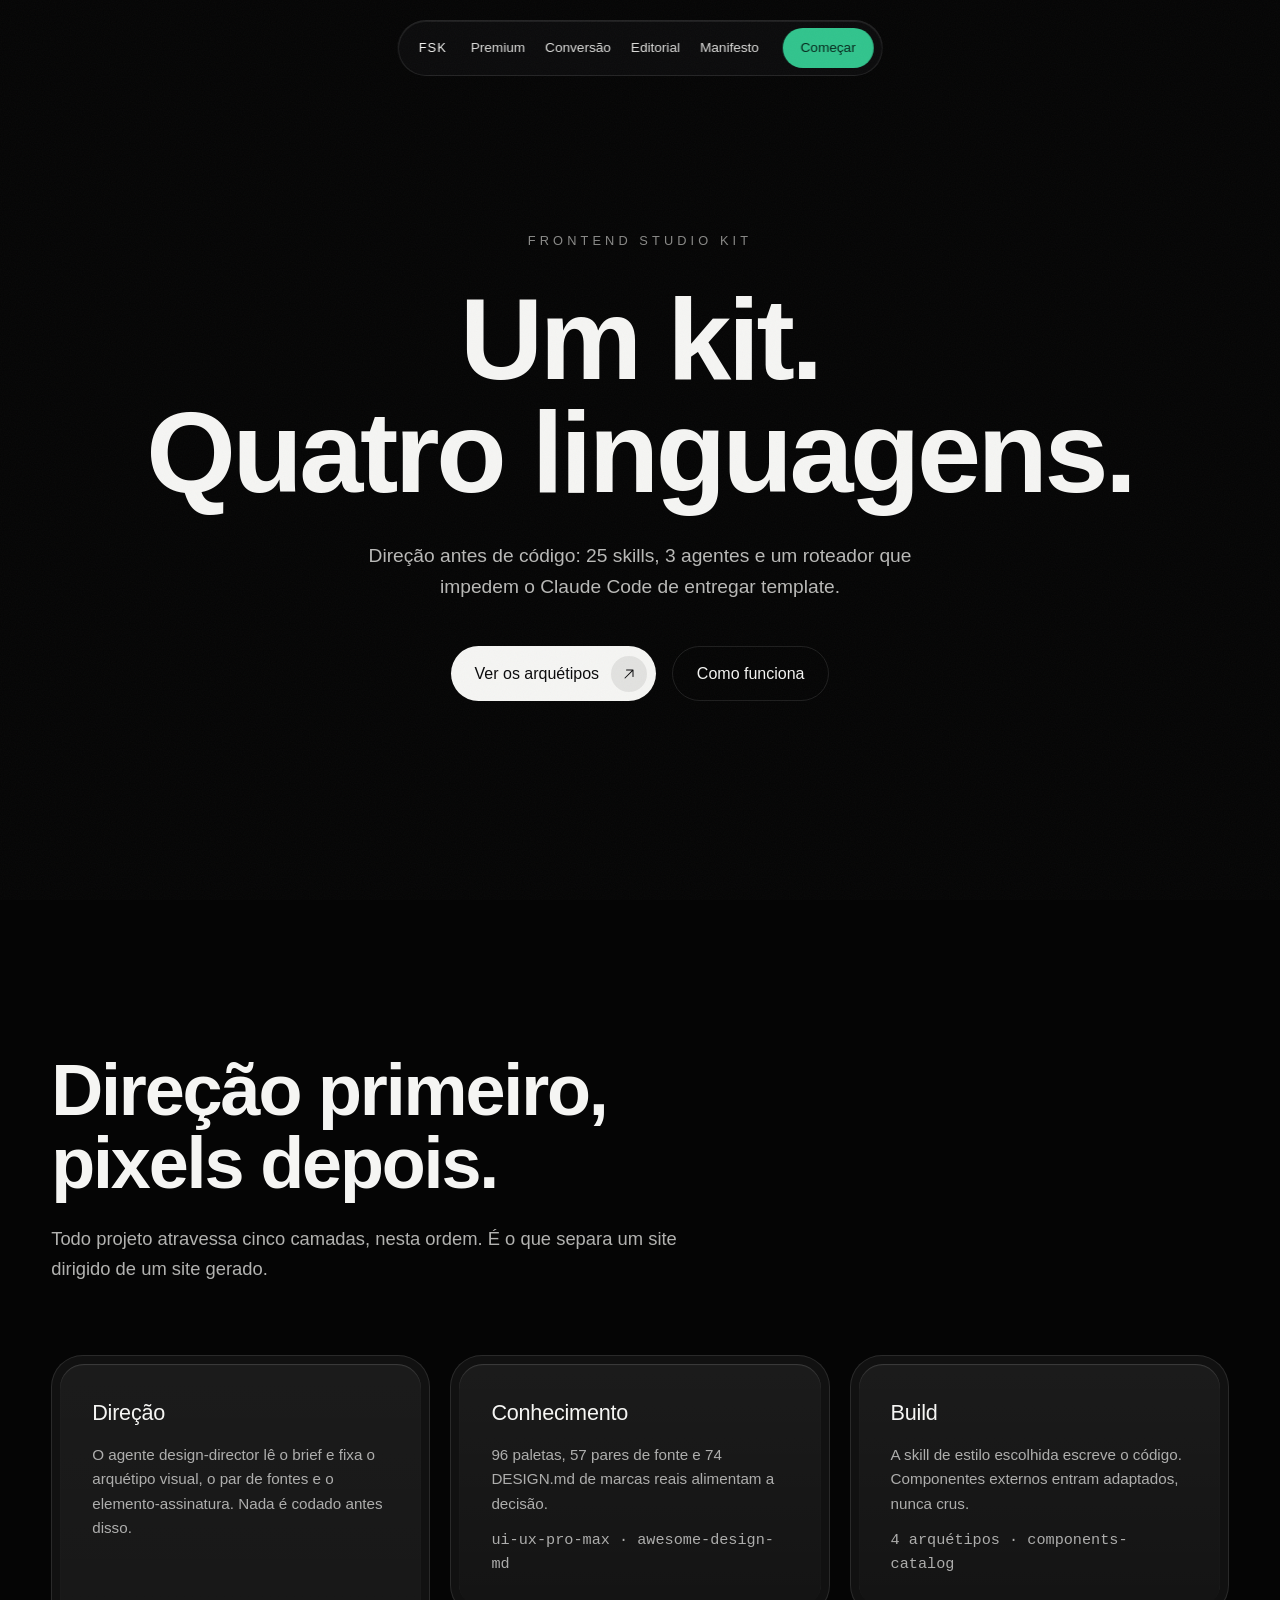
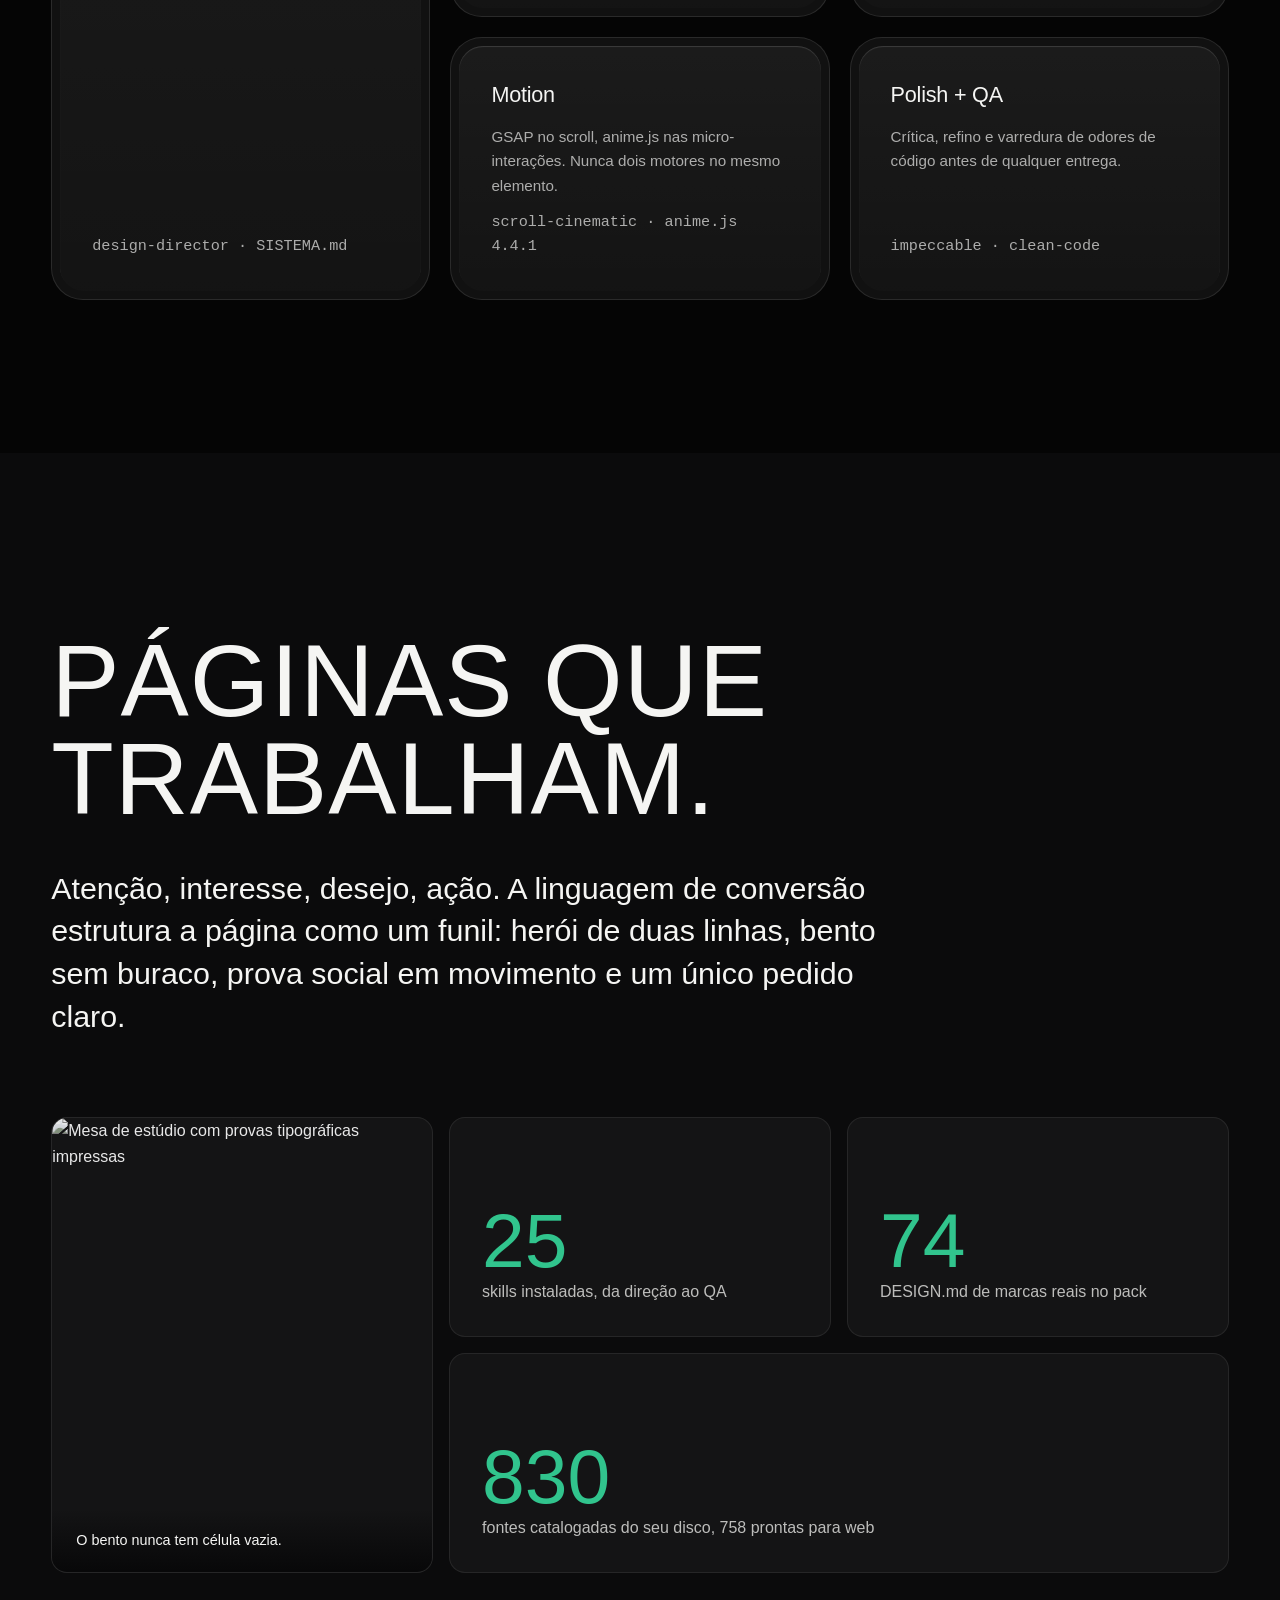
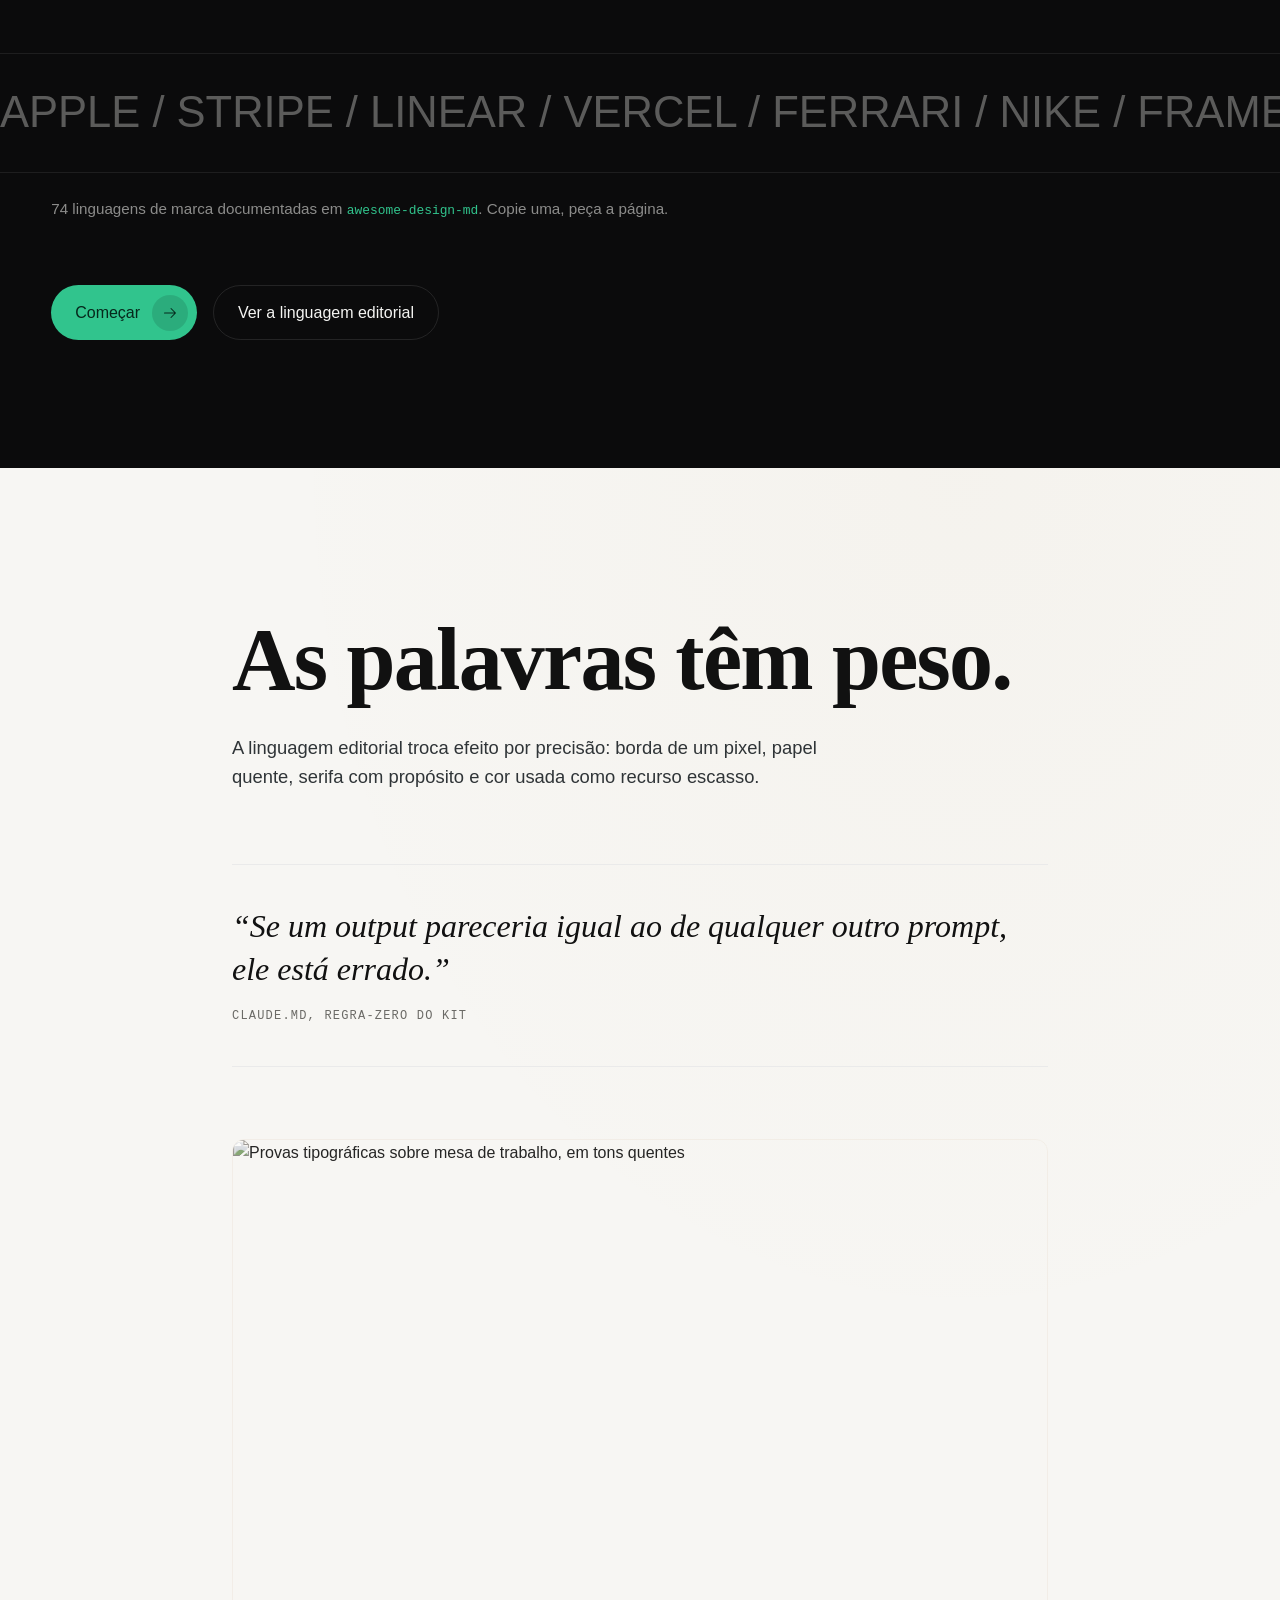
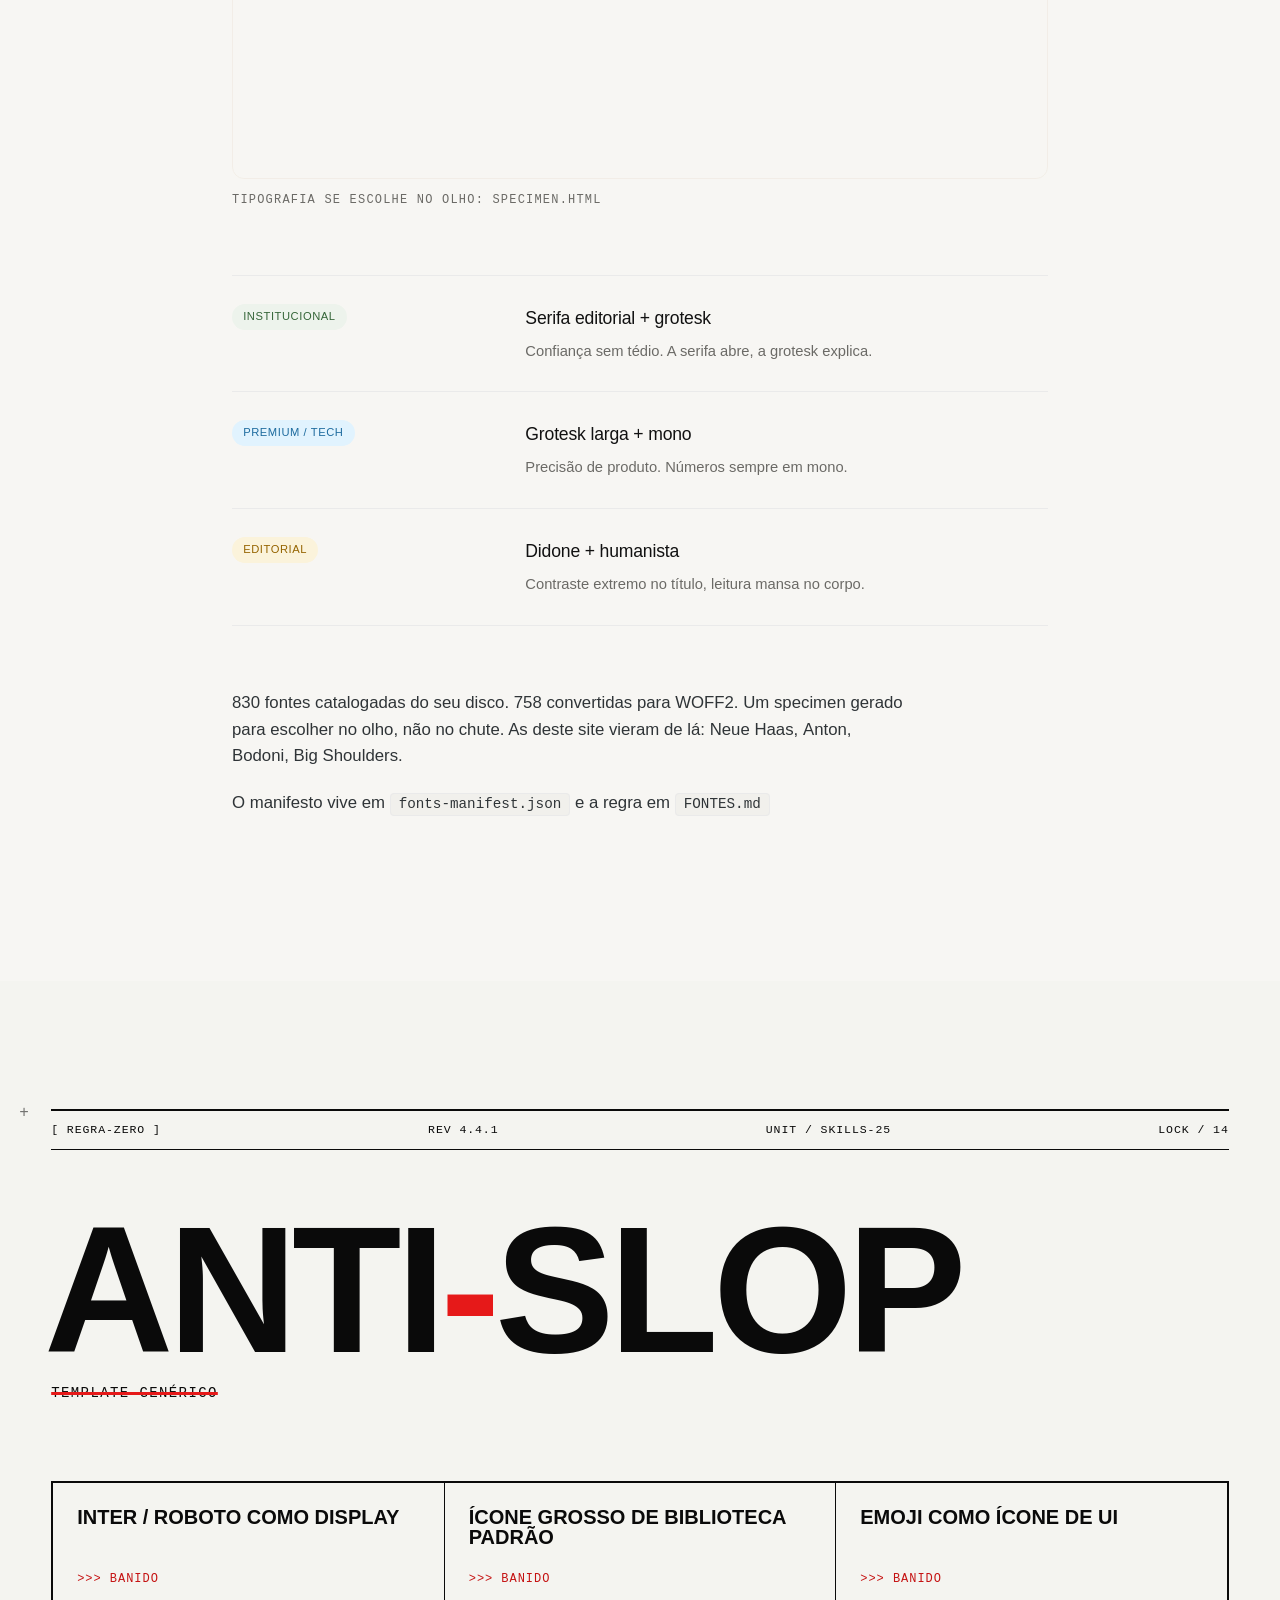
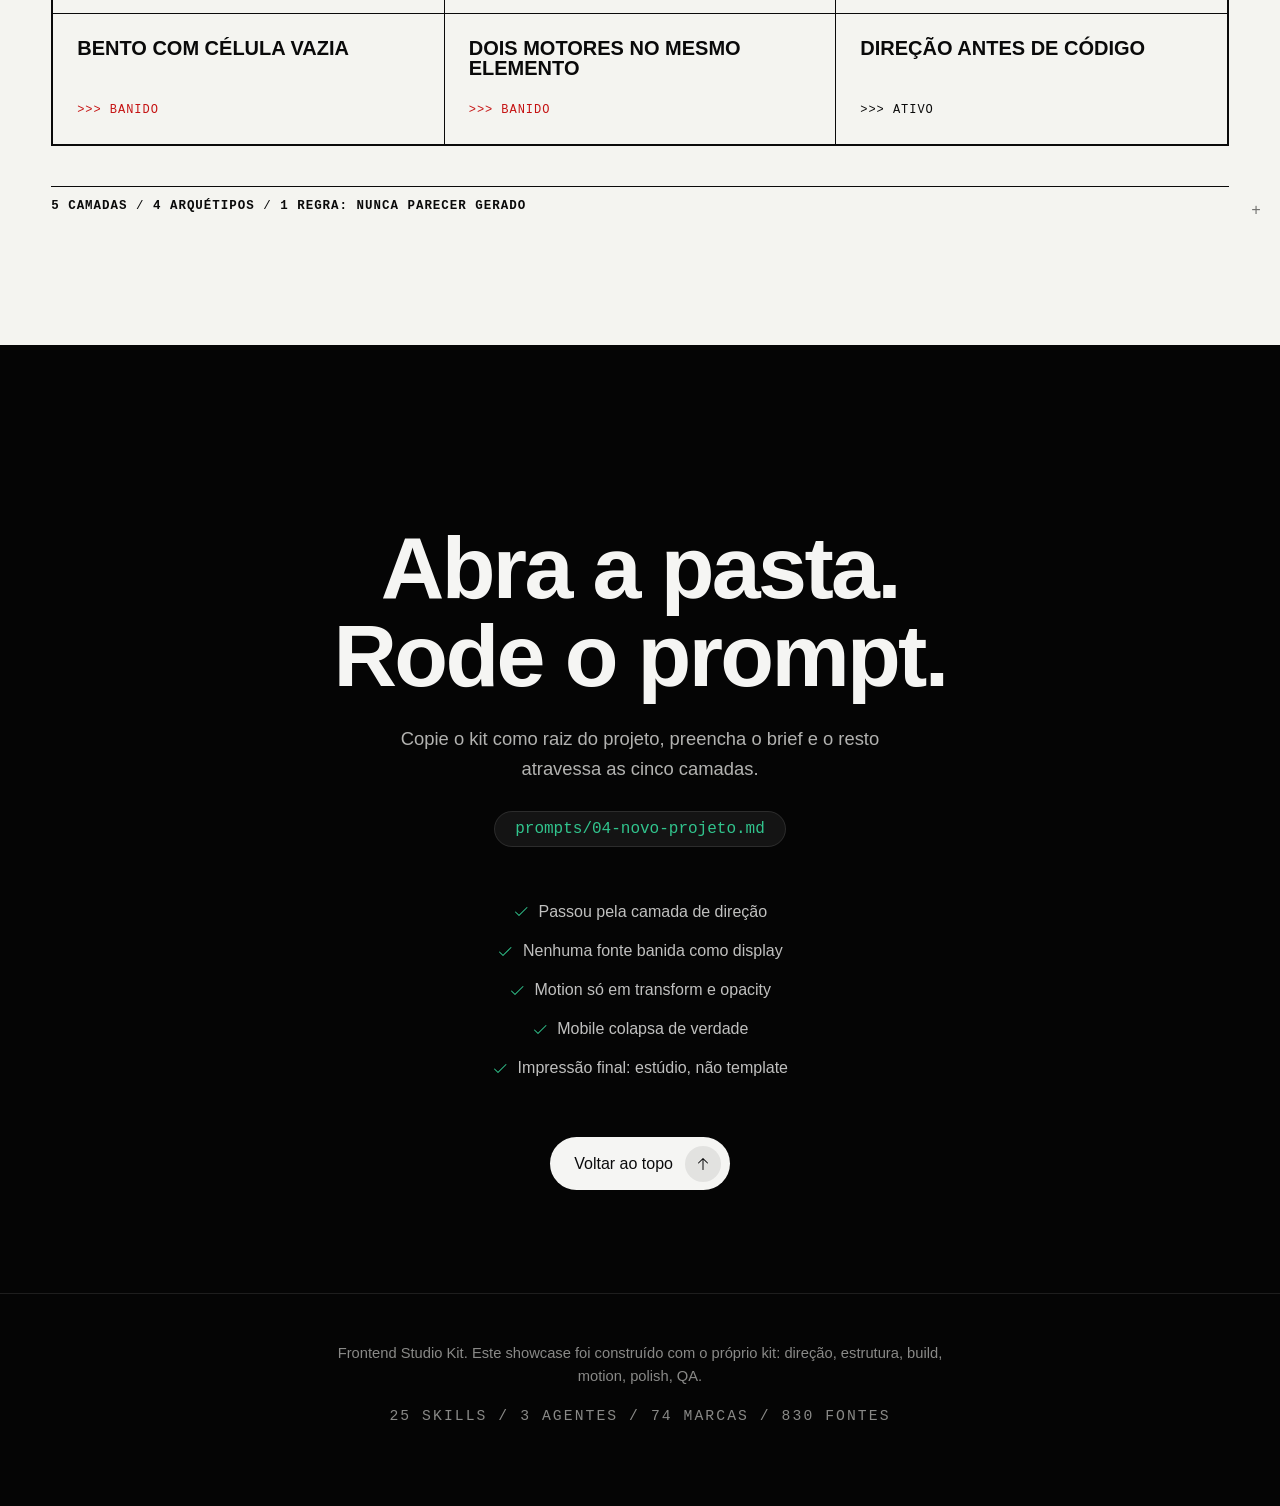
==== showcase/index.html @ 7603d98e "Frontend Studio Kit: 25 skills + 3 agentes + pack de 74 marcas + showcase Biblioteca de skills e age" ====
<!DOCTYPE html>
<html lang="pt-BR">
<head>
  <meta charset="UTF-8">
  <meta name="viewport" content="width=device-width, initial-scale=1.0">
  <meta name="description" content="Frontend Studio Kit: um kit, quatro linguagens visuais. Showcase construído com o próprio kit.">
  <title>Frontend Studio Kit · Um kit, quatro linguagens</title>
  <link rel="preload" href="fonts/NeueHaasDisplay-Black.woff2" as="font" type="font/woff2" crossorigin>
  <link rel="preload" href="fonts/DrukWideWeb-Bold.woff2" as="font" type="font/woff2" crossorigin>
  <link rel="stylesheet" href="styles.css">
</head>
<body>

  <!-- Camadas de fundo do morph entre capítulos (opacity-only, scrub) -->
  <div class="bg-stage" aria-hidden="true">
    <div class="bg-layer" id="bg-conversao"></div>
    <div class="bg-layer" id="bg-editorial"></div>
    <div class="bg-layer" id="bg-brutal"></div>
  </div>

  <!-- Grão físico unificado (fixed, pointer-events:none) -->
  <div class="grain" aria-hidden="true"></div>

  <!-- Nav: pílula de vidro flutuante, destacada do topo -->
  <nav class="nav" aria-label="Navegação principal">
    <a class="nav-brand" href="#topo">FSK</a>
    <div class="nav-links">
      <a href="#premium">Premium</a>
      <a href="#conversao">Conversão</a>
      <a href="#editorial">Editorial</a>
      <a href="#manifesto">Manifesto</a>
    </div>
    <a class="nav-cta" href="#finale">Começar</a>
    <button class="nav-burger" aria-expanded="false" aria-controls="nav-overlay" aria-label="Abrir menu">
      <span></span><span></span>
    </button>
  </nav>

  <div class="nav-overlay" id="nav-overlay">
    <a href="#premium">Premium</a>
    <a href="#conversao">Conversão</a>
    <a href="#editorial">Editorial</a>
    <a href="#manifesto">Manifesto</a>
  </div>

  <main id="topo">

    <!-- ══════════ OVERTURE · herói manifesto ══════════ -->
    <header class="hero chapter" id="hero">
      <p class="hero-eyebrow">FRONTEND STUDIO KIT</p>
      <h1 class="hero-title">Um kit.<br>Quatro linguagens.</h1>
      <p class="hero-sub">Direção antes de código: 25 skills, 3 agentes e um roteador que impedem o Claude Code de entregar template.</p>
      <div class="hero-ctas">
        <a class="btn btn-primary" href="#premium">
          <span>Ver os arquétipos</span>
          <span class="btn-orb" aria-hidden="true">
            <svg viewBox="0 0 256 256" fill="currentColor"><path d="M200,64V168a8,8,0,0,1-16,0V83.31L69.66,197.66a8,8,0,0,1-11.32-11.32L172.69,72H88a8,8,0,0,1,0-16H192A8,8,0,0,1,200,64Z"/></svg>
          </span>
        </a>
        <a class="btn btn-ghost" href="#premium"><span>Como funciona</span></a>
      </div>
    </header>

    <!-- ══════════ CAPÍTULO 1 · PREMIUM (high-end-visual-design) ══════════ -->
    <section class="chapter ch-premium" id="premium" data-bg="none">
      <div class="wrap">
        <h2 class="premium-title reveal">Direção primeiro,<br>pixels depois.</h2>
        <p class="premium-lede reveal">Todo projeto atravessa cinco camadas, nesta ordem. É o que separa um site dirigido de um site gerado.</p>

        <div class="bezel-grid">
          <article class="bezel bezel-tall reveal">
            <div class="bezel-core">
              <h3>Direção</h3>
              <p>O agente design-director lê o brief e fixa o arquétipo visual, o par de fontes e o elemento-assinatura. Nada é codado antes disso.</p>
              <p class="bezel-meta">design-director · SISTEMA.md</p>
            </div>
          </article>
          <article class="bezel reveal">
            <div class="bezel-core">
              <h3>Conhecimento</h3>
              <p>96 paletas, 57 pares de fonte e 74 DESIGN.md de marcas reais alimentam a decisão.</p>
              <p class="bezel-meta">ui-ux-pro-max · awesome-design-md</p>
            </div>
          </article>
          <article class="bezel reveal">
            <div class="bezel-core">
              <h3>Build</h3>
              <p>A skill de estilo escolhida escreve o código. Componentes externos entram adaptados, nunca crus.</p>
              <p class="bezel-meta">4 arquétipos · components-catalog</p>
            </div>
          </article>
          <article class="bezel reveal">
            <div class="bezel-core">
              <h3>Motion</h3>
              <p>GSAP no scroll, anime.js nas micro-interações. Nunca dois motores no mesmo elemento.</p>
              <p class="bezel-meta">scroll-cinematic · anime.js 4.4.1</p>
            </div>
          </article>
          <article class="bezel reveal">
            <div class="bezel-core">
              <h3>Polish + QA</h3>
              <p>Crítica, refino e varredura de odores de código antes de qualquer entrega.</p>
              <p class="bezel-meta">impeccable · clean-code</p>
            </div>
          </article>
        </div>
      </div>
    </section>

    <!-- ══════════ CAPÍTULO 2 · CONVERSÃO (gpt-taste) ══════════ -->
    <section class="chapter ch-conversao" id="conversao" data-bg="bg-conversao">
      <div class="wrap">
        <h2 class="conv-title reveal">Páginas que trabalham.</h2>
        <p class="conv-scrub">Atenção, interesse, desejo, ação. A linguagem de conversão estrutura a página como um funil: herói de duas linhas, bento sem buraco, prova social em movimento e um único pedido claro.</p>

        <div class="conv-bento">
          <article class="conv-cell conv-cell-img reveal">
            <img src="https://picsum.photos/seed/atelier-tipografico/1200/900" alt="Mesa de estúdio com provas tipográficas impressas" loading="lazy">
            <p class="conv-cell-caption">O bento nunca tem célula vazia.</p>
          </article>
          <article class="conv-cell reveal">
            <p class="conv-num">25</p>
            <p class="conv-label">skills instaladas, da direção ao QA</p>
          </article>
          <article class="conv-cell reveal">
            <p class="conv-num">74</p>
            <p class="conv-label">DESIGN.md de marcas reais no pack</p>
          </article>
          <article class="conv-cell conv-cell-wide reveal">
            <p class="conv-num">830</p>
            <p class="conv-label">fontes catalogadas do seu disco, 758 prontas para web</p>
          </article>
        </div>
      </div>

      <div class="marquee" aria-hidden="true">
        <div class="marquee-track">
          <span>APPLE / STRIPE / LINEAR / VERCEL / FERRARI / NIKE / FRAMER / NOTION / TESLA / SPACEX / SPOTIFY / RAYCAST / SUPABASE / FIGMA / AIRBNB / COINBASE / CLAUDE / MISTRAL / SHOPIFY / NVIDIA /&nbsp;</span>
          <span>APPLE / STRIPE / LINEAR / VERCEL / FERRARI / NIKE / FRAMER / NOTION / TESLA / SPACEX / SPOTIFY / RAYCAST / SUPABASE / FIGMA / AIRBNB / COINBASE / CLAUDE / MISTRAL / SHOPIFY / NVIDIA /&nbsp;</span>
        </div>
      </div>
      <p class="marquee-note wrap reveal">74 linguagens de marca documentadas em <code>awesome-design-md</code>. Copie uma, peça a página.</p>

      <div class="conv-ctas wrap reveal">
        <a class="btn btn-conv" href="#finale">
          <span>Começar</span>
          <span class="btn-orb" aria-hidden="true">
            <svg viewBox="0 0 256 256" fill="currentColor"><path d="M221.66,133.66l-72,72a8,8,0,0,1-11.32-11.32L196.69,136H40a8,8,0,0,1,0-16H196.69L138.34,61.66a8,8,0,0,1,11.32-11.32l72,72A8,8,0,0,1,221.66,133.66Z"/></svg>
          </span>
        </a>
        <a class="btn btn-ghost-light" href="#editorial"><span>Ver a linguagem editorial</span></a>
      </div>
    </section>

    <!-- ══════════ CAPÍTULO 3 · EDITORIAL (minimalist-ui) ══════════ -->
    <section class="chapter ch-editorial" id="editorial" data-bg="bg-editorial">
      <div class="wrap-narrow">
        <h2 class="edi-title reveal">As palavras têm peso.</h2>
        <p class="edi-lede reveal">A linguagem editorial troca efeito por precisão: borda de um pixel, papel quente, serifa com propósito e cor usada como recurso escasso.</p>

        <figure class="edi-quote reveal">
          <blockquote>“Se um output pareceria igual ao de qualquer outro prompt, ele está errado.”</blockquote>
          <figcaption>CLAUDE.md, regra-zero do kit</figcaption>
        </figure>

        <figure class="edi-figure reveal">
          <img src="https://picsum.photos/seed/prova-de-prelo/1200/640" alt="Provas tipográficas sobre mesa de trabalho, em tons quentes" loading="lazy" width="1200" height="640">
          <figcaption>Tipografia se escolhe no olho: specimen.html</figcaption>
        </figure>

        <div class="edi-list">
          <article class="edi-row reveal">
            <span class="edi-tag edi-tag-green">Institucional</span>
            <div>
              <h3>Serifa editorial + grotesk</h3>
              <p>Confiança sem tédio. A serifa abre, a grotesk explica.</p>
            </div>
          </article>
          <article class="edi-row reveal">
            <span class="edi-tag edi-tag-blue">Premium / Tech</span>
            <div>
              <h3>Grotesk larga + mono</h3>
              <p>Precisão de produto. Números sempre em mono.</p>
            </div>
          </article>
          <article class="edi-row reveal">
            <span class="edi-tag edi-tag-yellow">Editorial</span>
            <div>
              <h3>Didone + humanista</h3>
              <p>Contraste extremo no título, leitura mansa no corpo.</p>
            </div>
          </article>
        </div>

        <div class="edi-manifest reveal">
          <p>830 fontes catalogadas do seu disco. 758 convertidas para WOFF2. Um specimen gerado para escolher no olho, não no chute. As deste site vieram de lá: <span class="edi-font-name">Neue Haas</span>, <span class="edi-font-name">Anton</span>, <span class="edi-font-name">Bodoni</span>, <span class="edi-font-name">Big Shoulders</span>.</p>
          <p class="edi-kbd-line">O manifesto vive em <kbd>fonts-manifest.json</kbd> e a regra em <kbd>FONTES.md</kbd></p>
        </div>
      </div>
    </section>

    <!-- ══════════ CAPÍTULO 4 · MANIFESTO (industrial-brutalist-ui, Swiss Print) ══════════ -->
    <section class="chapter ch-brutal" id="manifesto" data-bg="bg-brutal">
      <div class="brutal-frame">
        <div class="brutal-meta-row" aria-hidden="true">
          <samp>[ REGRA-ZERO ]</samp>
          <samp>REV 4.4.1</samp>
          <samp>UNIT / SKILLS-25</samp>
          <samp>LOCK / 14</samp>
        </div>

        <h2 class="brutal-title reveal" aria-label="Anti-slop">ANTI<span class="brutal-red">-</span>SLOP</h2>
        <p class="brutal-strike reveal"><s>TEMPLATE GENÉRICO</s></p>

        <dl class="brutal-grid">
          <div class="brutal-cell reveal">
            <dt>INTER / ROBOTO COMO DISPLAY</dt>
            <dd><samp>&gt;&gt;&gt; BANIDO</samp></dd>
          </div>
          <div class="brutal-cell reveal">
            <dt>ÍCONE GROSSO DE BIBLIOTECA PADRÃO</dt>
            <dd><samp>&gt;&gt;&gt; BANIDO</samp></dd>
          </div>
          <div class="brutal-cell reveal">
            <dt>EMOJI COMO ÍCONE DE UI</dt>
            <dd><samp>&gt;&gt;&gt; BANIDO</samp></dd>
          </div>
          <div class="brutal-cell reveal">
            <dt>BENTO COM CÉLULA VAZIA</dt>
            <dd><samp>&gt;&gt;&gt; BANIDO</samp></dd>
          </div>
          <div class="brutal-cell reveal">
            <dt>DOIS MOTORES NO MESMO ELEMENTO</dt>
            <dd><samp>&gt;&gt;&gt; BANIDO</samp></dd>
          </div>
          <div class="brutal-cell reveal">
            <dt>DIREÇÃO ANTES DE CÓDIGO</dt>
            <dd><samp class="brutal-ok">&gt;&gt;&gt; ATIVO</samp></dd>
          </div>
        </dl>

        <p class="brutal-foot reveal"><data value="5">5 CAMADAS</data> / <data value="4">4 ARQUÉTIPOS</data> / <data value="1">1 REGRA: NUNCA PARECER GERADO</data></p>
      </div>
    </section>

    <!-- ══════════ FINALE · CTA (volta ao premium) ══════════ -->
    <section class="chapter ch-finale" id="finale" data-bg="none">
      <div class="wrap-narrow">
        <h2 class="finale-title reveal">Abra a pasta.<br>Rode o prompt.</h2>
        <p class="finale-sub reveal">Copie o kit como raiz do projeto, preencha o brief e o resto atravessa as cinco camadas.</p>
        <p class="finale-kbd reveal"><kbd>prompts/04-novo-projeto.md</kbd></p>

        <ul class="finale-check reveal">
          <li><svg class="check-ico" viewBox="0 0 256 256" fill="currentColor" aria-hidden="true"><path d="M229.66,77.66l-128,128a8,8,0,0,1-11.32,0l-56-56a8,8,0,0,1,11.32-11.32L96,188.69,218.34,66.34a8,8,0,0,1,11.32,11.32Z"/></svg>Passou pela camada de direção</li>
          <li><svg class="check-ico" viewBox="0 0 256 256" fill="currentColor" aria-hidden="true"><path d="M229.66,77.66l-128,128a8,8,0,0,1-11.32,0l-56-56a8,8,0,0,1,11.32-11.32L96,188.69,218.34,66.34a8,8,0,0,1,11.32,11.32Z"/></svg>Nenhuma fonte banida como display</li>
          <li><svg class="check-ico" viewBox="0 0 256 256" fill="currentColor" aria-hidden="true"><path d="M229.66,77.66l-128,128a8,8,0,0,1-11.32,0l-56-56a8,8,0,0,1,11.32-11.32L96,188.69,218.34,66.34a8,8,0,0,1,11.32,11.32Z"/></svg>Motion só em transform e opacity</li>
          <li><svg class="check-ico" viewBox="0 0 256 256" fill="currentColor" aria-hidden="true"><path d="M229.66,77.66l-128,128a8,8,0,0,1-11.32,0l-56-56a8,8,0,0,1,11.32-11.32L96,188.69,218.34,66.34a8,8,0,0,1,11.32,11.32Z"/></svg>Mobile colapsa de verdade</li>
          <li><svg class="check-ico" viewBox="0 0 256 256" fill="currentColor" aria-hidden="true"><path d="M229.66,77.66l-128,128a8,8,0,0,1-11.32,0l-56-56a8,8,0,0,1,11.32-11.32L96,188.69,218.34,66.34a8,8,0,0,1,11.32,11.32Z"/></svg>Impressão final: estúdio, não template</li>
        </ul>

        <div class="hero-ctas reveal">
          <a class="btn btn-primary" href="#topo">
            <span>Voltar ao topo</span>
            <span class="btn-orb" aria-hidden="true">
              <svg viewBox="0 0 256 256" fill="currentColor" style="transform: rotate(-90deg)"><path d="M221.66,133.66l-72,72a8,8,0,0,1-11.32-11.32L196.69,136H40a8,8,0,0,1,0-16H196.69L138.34,61.66a8,8,0,0,1,11.32-11.32l72,72A8,8,0,0,1,221.66,133.66Z"/></svg>
            </span>
          </a>
        </div>
      </div>
    </section>

  </main>

  <footer class="footer">
    <p>Frontend Studio Kit. Este showcase foi construído com o próprio kit: direção, estrutura, build, motion, polish, QA.</p>
    <p class="footer-meta">25 SKILLS / 3 AGENTES / 74 MARCAS / 830 FONTES</p>
  </footer>

  <script src="https://cdnjs.cloudflare.com/ajax/libs/gsap/3.13.0/gsap.min.js"></script>
  <script src="https://cdnjs.cloudflare.com/ajax/libs/gsap/3.13.0/ScrollTrigger.min.js"></script>
  <script src="https://cdnjs.cloudflare.com/ajax/libs/gsap/3.13.0/SplitText.min.js"></script>
  <script src="https://unpkg.com/lenis@1.3.23/dist/lenis.min.js"></script>
  <script src="main.js"></script>
</body>
</html>
---- showcase/styles.css ----
/* ═══════════════════════════════════════════════════════════════════
   FRONTEND STUDIO KIT · SHOWCASE
   Um kit, quatro linguagens. Cada capítulo veste uma skill do estúdio;
   a costura entre eles é o elemento-assinatura (morph de fundo no scroll).
   Sistema de raio documentado (regra mista declarada):
     premium/finale = pílulas e 2rem · conversão = 1rem · editorial = 4-12px · brutal = 0.
   ═══════════════════════════════════════════════════════════════════ */

/* ── Fontes (todas do fonts-manifest.json do usuário, self-hosted) ── */
@font-face {
  font-family: 'Neue Haas Display';
  src: url('fonts/NeueHaasDisplay-Black.woff2') format('woff2');
  font-weight: 900; font-style: normal; font-display: swap;
}
@font-face {
  font-family: 'Neue Haas Display';
  src: url('fonts/NeueHaasDisplay-Mediu.woff2') format('woff2');
  font-weight: 500; font-style: normal; font-display: swap;
}
@font-face {
  font-family: 'Neue Haas Display';
  src: url('fonts/NeueHaasDisplay-Roman.woff2') format('woff2');
  font-weight: 400; font-style: normal; font-display: swap;
}
@font-face {
  font-family: 'Neue Haas Display';
  src: url('fonts/NeueHaasDisplay-Light.woff2') format('woff2');
  font-weight: 300; font-style: normal; font-display: swap;
}
@font-face {
  font-family: 'Druk Wide';
  src: url('fonts/DrukWideWeb-Bold.woff2') format('woff2');
  font-weight: 700; font-style: normal; font-display: swap;
}
@font-face {
  font-family: 'Anton';
  src: url('fonts/Anton-Regular.woff2') format('woff2');
  font-weight: 400; font-style: normal; font-display: swap;
}
@font-face {
  font-family: 'Franklin Gothic';
  src: url('fonts/FranklinGothic-Book.woff2') format('woff2');
  font-weight: 400; font-style: normal; font-display: swap;
}
@font-face {
  font-family: 'Franklin Gothic';
  src: url('fonts/FranklinGothic-Demi.woff2') format('woff2');
  font-weight: 600; font-style: normal; font-display: swap;
}
@font-face {
  font-family: 'Bodoni MT Black';
  src: url('fonts/BodoniMTBlack.woff2') format('woff2');
  font-weight: 900; font-style: normal; font-display: swap;
}
@font-face {
  font-family: 'Georgia Quote';
  src: url('fonts/Georgia-Italic.woff2') format('woff2');
  font-weight: 400; font-style: italic; font-display: swap;
}
@font-face {
  font-family: 'Big Shoulders';
  src: url('fonts/BigShoulders60pt-Black.woff2') format('woff2');
  font-weight: 900; font-style: normal; font-display: swap;
}
@font-face {
  font-family: 'Big Shoulders';
  src: url('fonts/BigShoulders36pt-ExtraBold.woff2') format('woff2');
  font-weight: 800; font-style: normal; font-display: swap;
}
@font-face {
  font-family: 'Cascadia Code';
  src: url('fonts/CascadiaCode-Roman.woff2') format('woff2');
  font-weight: 200 700; font-style: normal; font-display: swap;
}

/* ── Tokens ── */
:root {
  /* espinha escura (overture, premium, finale) */
  --oled: #050505;
  --ink-inverse: #F5F5F3;
  --hairline: rgba(255, 255, 255, 0.10);
  --shell: rgba(255, 255, 255, 0.05);
  --accent: #31C48D;               /* único acento da espinha escura */
  --accent-ink: #06281C;

  /* conversão (gpt-taste, escuro de alto contraste) */
  --conv-bg: #0B0B0C;

  /* editorial (minimalist-ui, papel quente) */
  --edi-bg: #F7F6F3;
  --edi-ink: #111111;
  --edi-muted: #6B6A66;
  --edi-line: #EAEAEA;
  --edi-green-bg: #EDF3EC; --edi-green-ink: #346538;
  --edi-blue-bg: #E1F3FE;  --edi-blue-ink: #1F6C9F;
  --edi-yellow-bg: #FBF3DB; --edi-yellow-ink: #956400;

  /* brutal (Swiss Industrial Print, claro frio) */
  --bru-bg: #F4F4F0;
  --bru-ink: #0A0A0A;
  --bru-red: #E61919;

  /* tipografia */
  --font-display: 'Neue Haas Display', 'Helvetica Neue', sans-serif;
  --font-druk: 'Druk Wide', 'Arial Narrow', sans-serif;
  --font-conv: 'Anton', 'Franklin Gothic', sans-serif;
  --font-conv-body: 'Franklin Gothic', sans-serif;
  --font-didone: 'Bodoni MT Black', serif;
  --font-quote: 'Georgia Quote', Georgia, serif;
  --font-brutal: 'Big Shoulders', 'Franklin Gothic', sans-serif;
  --font-mono: 'Cascadia Code', Consolas, monospace;

  /* motion (emil-design-eng + high-end) */
  --ease-out: cubic-bezier(0.23, 1, 0.32, 1);
  --ease-drawer: cubic-bezier(0.32, 0.72, 0, 1);
  --ease-entry: cubic-bezier(0.16, 1, 0.3, 1);

  /* camadas sistêmicas de z-index */
  --z-bg: -1;
  --z-nav: 40;
  --z-grain: 60;
}

/* ── Base ── */
*, *::before, *::after { box-sizing: border-box; margin: 0; padding: 0; }

html { scroll-behavior: smooth; }

body {
  background: var(--oled);
  color: var(--ink-inverse);
  font-family: var(--font-display);
  font-weight: 400;
  line-height: 1.6;
  overflow-x: hidden;
  width: 100%;
  max-width: 100%;
  -webkit-font-smoothing: antialiased;
}

main { overflow-x: hidden; width: 100%; max-width: 100%; }

img { max-width: 100%; display: block; }

a { color: inherit; }

::selection { background: var(--accent); color: var(--accent-ink); }

.wrap { max-width: 1400px; margin-inline: auto; padding-inline: clamp(1rem, 4vw, 4rem); }
.wrap-narrow { max-width: 896px; margin-inline: auto; padding-inline: clamp(1rem, 4vw, 2.5rem); }

/* ── Camadas de fundo (morph opacity-only) ── */
.bg-stage { position: fixed; inset: 0; z-index: var(--z-bg); background: var(--oled); }
.bg-layer { position: absolute; inset: 0; opacity: 0; }
#bg-conversao { background: radial-gradient(120% 90% at 70% 10%, #141416 0%, var(--conv-bg) 55%); }
#bg-editorial { background: radial-gradient(90% 70% at 75% 0%, rgba(180, 140, 70, 0.03), transparent 60%), var(--edi-bg); }
#bg-brutal { background: var(--bru-bg); }

/* fallback sem JS / com reduced-motion: cada capítulo carrega o próprio fundo */
body:not(.js-motion) .bg-stage { display: none; }
body:not(.js-motion) .ch-conversao { background: var(--conv-bg); }
body:not(.js-motion) .ch-editorial { background: radial-gradient(90% 70% at 75% 0%, rgba(180, 140, 70, 0.03), transparent 60%), var(--edi-bg); }
body:not(.js-motion) .ch-brutal { background: var(--bru-bg); }

/* ── Grão físico (feTurbulence em data-URI, fixed, nunca em container rolável) ── */
.grain {
  position: fixed; inset: 0; z-index: var(--z-grain);
  pointer-events: none;
  opacity: 0.035;
  background-image: url("data:image/svg+xml,%3Csvg xmlns='http://www.w3.org/2000/svg' width='160' height='160'%3E%3Cfilter id='n'%3E%3CfeTurbulence type='fractalNoise' baseFrequency='0.85' numOctaves='2'/%3E%3C/filter%3E%3Crect width='160' height='160' filter='url(%23n)'/%3E%3C/svg%3E");
}

/* ── Nav: pílula de vidro flutuante ── */
.nav {
  position: fixed;
  top: 1.25rem; left: 50%;
  transform: translateX(-50%);
  z-index: var(--z-nav);
  display: flex; align-items: center; gap: 1.5rem;
  height: 56px;
  padding: 0 0.5rem 0 1.25rem;
  border-radius: 9999px;
  background: rgba(14, 14, 15, 0.85);
  border: 1px solid var(--hairline);
  backdrop-filter: blur(24px) saturate(180%);
  -webkit-backdrop-filter: blur(24px) saturate(180%);
  box-shadow: inset 0 1px 0 rgba(255, 255, 255, 0.08);
  white-space: nowrap;
}
.nav-brand {
  font-family: var(--font-druk);
  font-size: 0.8rem;
  letter-spacing: 0.08em;
  text-decoration: none;
  color: var(--ink-inverse);
}
.nav-links { display: flex; gap: 1.25rem; }
.nav-links a {
  font-size: 0.85rem;
  font-weight: 500;
  color: rgba(245, 245, 243, 0.9);
  text-decoration: none;
  transition: color 200ms ease, transform 160ms var(--ease-out);
}
.nav-brand { transition: transform 160ms var(--ease-out); }
.nav-brand:active, .nav-links a:active { transform: scale(0.97); }
.nav-cta {
  font-size: 0.85rem;
  font-weight: 500;
  color: var(--accent-ink);
  background: var(--accent);
  text-decoration: none;
  padding: 0.55rem 1.1rem;
  border-radius: 9999px;
  transition: transform 160ms var(--ease-out);
}
.nav-cta:active { transform: scale(0.97); }
@media (hover: hover) and (pointer: fine) {
  .nav-links a:hover { color: var(--ink-inverse); }
  .nav-cta:hover { transform: translateY(-1px); }
}

/* hamburger (só mobile) + overlay de menu em tela cheia (padrão Fluid Island) */
.nav-burger {
  display: none;
  flex-direction: column;
  justify-content: center;
  gap: 5px;
  width: 2.5rem; height: 2.5rem;
  align-items: center;
  background: transparent;
  border: 0;
  cursor: pointer;
  transition: transform 160ms var(--ease-out);
}
.nav-burger:active { transform: scale(0.97); }
.nav-burger span {
  display: block;
  width: 18px; height: 2px;
  background: var(--ink-inverse);
  transition: transform 250ms var(--ease-drawer);
}
.nav-burger[aria-expanded="true"] span:first-child { transform: translateY(3.5px) rotate(45deg); }
.nav-burger[aria-expanded="true"] span:last-child { transform: translateY(-3.5px) rotate(-45deg); }

.nav-overlay {
  position: fixed; inset: 0;
  z-index: 39;
  display: flex; flex-direction: column;
  align-items: center; justify-content: center;
  gap: 2rem;
  background: rgba(5, 5, 5, 0.85);
  backdrop-filter: blur(24px);
  -webkit-backdrop-filter: blur(24px);
  opacity: 0; visibility: hidden;
  transition: opacity 300ms var(--ease-out), visibility 0s linear 300ms;
}
.nav-overlay.open { opacity: 1; visibility: visible; transition: opacity 300ms var(--ease-out); }
.nav-overlay a {
  font-size: 1.5rem;
  font-weight: 500;
  color: var(--ink-inverse);
  text-decoration: none;
  opacity: 0;
  transform: translateY(12px);
  transition: opacity 300ms var(--ease-out), transform 300ms var(--ease-out);
}
.nav-overlay.open a { opacity: 1; transform: translateY(0); }
.nav-overlay.open a:nth-child(1) { transition-delay: 100ms; }
.nav-overlay.open a:nth-child(2) { transition-delay: 150ms; }
.nav-overlay.open a:nth-child(3) { transition-delay: 200ms; }
.nav-overlay.open a:nth-child(4) { transition-delay: 250ms; }

/* ── Botões (padrão botão-no-botão do high-end) ── */
.btn {
  display: inline-flex; align-items: center; gap: 0.75rem;
  padding: 0.55rem 0.55rem 0.55rem 1.5rem;
  border-radius: 9999px;
  font-family: var(--font-display);
  font-size: 1rem;
  font-weight: 500;
  text-decoration: none;
  transition: transform 160ms var(--ease-out);
}
.btn:active { transform: scale(0.98); }
.btn-orb {
  width: 2.25rem; height: 2.25rem;
  border-radius: 9999px;
  display: inline-flex; align-items: center; justify-content: center;
  flex-shrink: 0;
}
.btn-orb svg { width: 1rem; height: 1rem; }
.btn-primary { background: var(--ink-inverse); color: #0B0B0C; }
.btn-primary .btn-orb { background: rgba(0, 0, 0, 0.08); color: #0B0B0C; }
.btn-ghost {
  border: 1px solid var(--hairline);
  color: var(--ink-inverse);
  padding: 0.85rem 1.5rem;
  background: transparent;
}
.btn-conv { background: var(--accent); color: var(--accent-ink); }
.btn-conv .btn-orb { background: rgba(0, 0, 0, 0.12); color: var(--accent-ink); }
.btn-ghost-light {
  border: 1px solid var(--hairline);
  color: var(--ink-inverse);
  padding: 0.85rem 1.5rem;
}
@media (hover: hover) and (pointer: fine) {
  .btn .btn-orb { transition: transform 250ms var(--ease-drawer); }
  .btn:hover .btn-orb { transform: translate(2px, -1px) scale(1.05); }
  .btn-ghost:hover, .btn-ghost-light:hover { border-color: rgba(255, 255, 255, 0.28); }
}

/* ── Reveals (estado inicial aplicado só com JS ativo) ── */
.js-motion .reveal { opacity: 0; transform: translateY(24px); }

/* ═══════════ OVERTURE ═══════════ */
.hero {
  min-height: 100dvh;
  display: flex; flex-direction: column;
  align-items: center; justify-content: center;
  text-align: center;
  padding: 6rem clamp(1rem, 4vw, 3rem) 4rem;
  position: relative;
}
.hero-eyebrow {
  font-family: var(--font-druk);
  font-size: clamp(0.6rem, 1.1vw, 0.8rem);
  letter-spacing: 0.32em;
  color: rgba(245, 245, 243, 0.55);
  margin-bottom: 2rem;
}
.hero-title {
  font-family: var(--font-display);
  font-weight: 900;
  font-size: clamp(3rem, 9vw, 7.5rem);
  line-height: 0.98;
  letter-spacing: -0.03em;
  margin-bottom: 2rem;
}
.hero-sub {
  max-width: 34rem;
  font-weight: 300;
  font-size: clamp(1rem, 1.6vw, 1.2rem);
  color: rgba(245, 245, 243, 0.75);
  margin-bottom: 2.75rem;
}
.hero-ctas { display: flex; gap: 1rem; flex-wrap: wrap; justify-content: center; }

/* ═══════════ CAPÍTULO 1 · PREMIUM ═══════════ */
.ch-premium { padding: clamp(6rem, 12vw, 10rem) 0; }
.premium-title {
  font-weight: 900;
  font-size: clamp(2.5rem, 6vw, 4.5rem);
  line-height: 1.02;
  letter-spacing: -0.03em;
  margin-bottom: 1.5rem;
}
.premium-lede {
  max-width: 40rem;
  font-weight: 300;
  font-size: 1.15rem;
  color: rgba(245, 245, 243, 0.72);
  margin-bottom: 4.5rem;
}

/* bento assimétrico: 1 célula alta + 4, sem buraco */
.bezel-grid {
  display: grid;
  grid-template-columns: repeat(3, 1fr);
  grid-auto-flow: dense;
  gap: 1.25rem;
}
.bezel-tall { grid-row: span 2; }

/* Double-Bezel: casca externa + núcleo com realce interno e raio concêntrico */
.bezel {
  background: var(--shell);
  border: 1px solid var(--hairline);
  border-radius: 2rem;
  padding: 0.5rem;
}
.bezel-core {
  height: 100%;
  background: linear-gradient(180deg, rgba(255, 255, 255, 0.045) 0%, rgba(255, 255, 255, 0.012) 100%);
  border-radius: calc(2rem - 0.5rem);
  box-shadow: inset 0 1px 1px rgba(255, 255, 255, 0.15);
  padding: clamp(1.5rem, 2.5vw, 2.25rem);
  display: flex; flex-direction: column; gap: 0.75rem;
}
.bezel-core h3 {
  font-weight: 500;
  font-size: 1.35rem;
  letter-spacing: -0.01em;
}
.bezel-core p { font-weight: 300; font-size: 0.95rem; color: rgba(245, 245, 243, 0.68); }
.bezel-meta {
  margin-top: auto;
  font-family: var(--font-mono);
  font-weight: 350;
  font-size: 0.72rem;
  color: rgba(245, 245, 243, 0.58);
}
/* hover no núcleo interno: GSAP é dono do transform da casca (.bezel.reveal),
   CSS é dono do transform do núcleo (um motor por elemento) */
.bezel-core { transition: transform 700ms var(--ease-drawer); }
@media (hover: hover) and (pointer: fine) {
  .bezel:hover .bezel-core { transform: translateY(-4px); }
}

/* ═══════════ CAPÍTULO 2 · CONVERSÃO ═══════════ */
.ch-conversao { padding: clamp(8rem, 14vw, 12rem) 0 clamp(6rem, 10vw, 9rem); }
.conv-title {
  font-family: var(--font-conv);
  font-weight: 400;
  text-transform: uppercase;
  font-size: clamp(3rem, 8vw, 6.5rem);
  line-height: 0.95;
  letter-spacing: 0.01em;
  max-width: 72rem;
  margin-bottom: 2.5rem;
}
.conv-scrub {
  font-family: var(--font-conv-body);
  font-size: clamp(1.25rem, 2.4vw, 1.9rem);
  line-height: 1.4;
  max-width: 52rem;
  margin-bottom: 5rem;
}
.conv-scrub .word { opacity: 0.15; }

.conv-bento {
  display: grid;
  grid-template-columns: repeat(3, 1fr);
  grid-auto-flow: dense;
  gap: 1rem;
  margin-bottom: 5rem;
}
.conv-cell {
  background: rgba(255, 255, 255, 0.04);
  border: 1px solid rgba(255, 255, 255, 0.08);
  border-radius: 1rem;
  padding: 2rem;
  display: flex; flex-direction: column; justify-content: flex-end;
  overflow: hidden;
  min-height: 220px;
}
.conv-cell-img { grid-row: span 2; padding: 0; position: relative; }
.conv-cell-img img {
  position: absolute; inset: 0;
  width: 100%; height: 100%;
  object-fit: cover;
  filter: grayscale(0.85) contrast(1.25);
  opacity: 0.9;
  transition: transform 700ms ease-out;
}
.conv-cell-caption {
  position: relative;
  font-family: var(--font-conv-body);
  font-size: 0.9rem;
  padding: 1.25rem 1.5rem;
  margin-top: auto;
  background: linear-gradient(0deg, rgba(5, 5, 6, 0.82) 0%, rgba(5, 5, 6, 0) 100%);
  width: 100%;
}
.conv-cell-wide { grid-column: span 2; }
.conv-num {
  font-family: var(--font-conv);
  font-size: clamp(3.5rem, 6vw, 5.5rem);
  line-height: 1;
  color: var(--accent);
}
.conv-label { font-family: var(--font-conv-body); font-size: 1rem; color: rgba(245, 245, 243, 0.75); }
@media (hover: hover) and (pointer: fine) {
  .conv-cell-img:hover img { transform: scale(1.05); }
}

/* marquee: único da página, linear (movimento constante) */
.marquee { overflow: hidden; border-block: 1px solid rgba(255, 255, 255, 0.08); padding-block: 1.5rem; }
.marquee-track { display: flex; width: max-content; animation: marquee 46s linear infinite; }
.marquee-track span {
  font-family: var(--font-conv);
  text-transform: uppercase;
  font-size: clamp(1.6rem, 3.4vw, 3rem);
  color: rgba(245, 245, 243, 0.34);
  white-space: nowrap;
}
@keyframes marquee { from { transform: translateX(0); } to { transform: translateX(-50%); } }
.marquee-note {
  font-family: var(--font-conv-body);
  color: rgba(245, 245, 243, 0.55);
  font-size: 0.95rem;
  padding-top: 1.5rem;
  margin-bottom: 4rem;
}
.marquee-note code { font-family: var(--font-mono); font-size: 0.85em; color: var(--accent); }

.conv-ctas { display: flex; gap: 1rem; flex-wrap: wrap; }

/* ═══════════ CAPÍTULO 3 · EDITORIAL ═══════════ */
.ch-editorial { padding: clamp(6rem, 12vw, 9rem) 0; color: var(--edi-ink); }
.edi-title {
  font-family: var(--font-didone);
  font-weight: 900;
  font-size: clamp(2.75rem, 7vw, 5.5rem);
  line-height: 1.1;
  letter-spacing: -0.02em;
  margin-bottom: 1.5rem;
}
.edi-lede {
  font-weight: 300;
  font-size: 1.15rem;
  color: #2F3437;
  max-width: 38rem;
  margin-bottom: 4.5rem;
}
.edi-quote {
  border-top: 1px solid var(--edi-line);
  border-bottom: 1px solid var(--edi-line);
  padding: 2.5rem 0;
  margin-bottom: 4.5rem;
}
.edi-quote blockquote {
  font-family: var(--font-quote);
  font-style: italic;
  font-size: clamp(1.4rem, 3vw, 2rem);
  line-height: 1.35;
  color: var(--edi-ink);
  margin-bottom: 1rem;
}
.edi-quote figcaption {
  font-family: var(--font-mono);
  font-weight: 350;
  font-size: 0.75rem;
  text-transform: uppercase;
  letter-spacing: 0.1em;
  color: var(--edi-muted);
}
/* lista editorial: linhas separadas por 1px, sem caixas (padrão da skill) */
.edi-list {
  border-top: 1px solid var(--edi-line);
  margin-bottom: 4rem;
}
.edi-row {
  display: grid;
  grid-template-columns: 1fr 2fr;
  gap: 2rem;
  align-items: start;
  padding: 1.75rem 0;
  border-bottom: 1px solid var(--edi-line);
}
.edi-tag {
  display: inline-block;
  border-radius: 9999px;
  font-size: 0.7rem;
  font-weight: 500;
  text-transform: uppercase;
  letter-spacing: 0.05em;
  padding: 0.25rem 0.7rem;
  margin-bottom: 1rem;
}
.edi-tag-green { background: var(--edi-green-bg); color: var(--edi-green-ink); }
.edi-tag-blue { background: var(--edi-blue-bg); color: var(--edi-blue-ink); }
.edi-tag-yellow { background: var(--edi-yellow-bg); color: var(--edi-yellow-ink); }
.edi-row h3 {
  font-weight: 500;
  font-size: 1.1rem;
  letter-spacing: -0.01em;
  margin-bottom: 0.5rem;
  color: var(--edi-ink);
}
.edi-row p { font-weight: 300; font-size: 0.92rem; color: var(--edi-muted); }
.edi-row .edi-tag { margin-bottom: 0; justify-self: start; }

.edi-figure { margin-bottom: 4rem; }
.edi-figure img {
  width: 100%;
  border-radius: 12px;
  border: 1px solid var(--edi-line);
  filter: grayscale(0.5) sepia(0.12) contrast(0.98);
  opacity: 0.92;
}
.edi-figure figcaption {
  font-family: var(--font-mono);
  font-weight: 350;
  font-size: 0.75rem;
  text-transform: uppercase;
  letter-spacing: 0.1em;
  color: var(--edi-muted);
  padding-top: 0.75rem;
}
.edi-manifest p {
  font-weight: 300;
  font-size: 1.05rem;
  color: #2F3437;
  max-width: 42rem;
  margin-bottom: 1.25rem;
}
.edi-font-name { font-weight: 500; }
.edi-kbd-line { font-size: 0.95rem; color: var(--edi-muted); }
kbd {
  font-family: var(--font-mono);
  font-weight: 350;
  font-size: 0.85em;
  background: #F1F0EC;
  border: 1px solid var(--edi-line);
  border-radius: 4px;
  padding: 0.15rem 0.5rem;
}

/* ═══════════ CAPÍTULO 4 · MANIFESTO (Swiss Industrial Print) ═══════════ */
.ch-brutal { padding: clamp(5rem, 10vw, 8rem) 0; color: var(--bru-ink); }
.ch-brutal ::selection { background: var(--bru-red); color: var(--bru-bg); }
.brutal-frame {
  max-width: 1400px;
  margin-inline: auto;
  padding-inline: clamp(1rem, 4vw, 4rem);
  position: relative;
}
.brutal-frame::before, .brutal-frame::after {
  content: '+';
  position: absolute;
  font-family: var(--font-mono);
  font-size: 1rem;
  color: var(--bru-ink);
  opacity: 0.55;
}
.brutal-frame::before { top: -0.5rem; left: clamp(0.25rem, 1.5vw, 1.5rem); }
.brutal-frame::after { bottom: -0.5rem; right: clamp(0.25rem, 1.5vw, 1.5rem); }

.brutal-meta-row {
  display: flex; flex-wrap: wrap;
  justify-content: space-between;
  gap: 0.75rem;
  border-top: 2px solid var(--bru-ink);
  border-bottom: 1px solid var(--bru-ink);
  padding: 0.6rem 0;
  margin-bottom: clamp(2rem, 5vw, 4rem);
}
.brutal-meta-row samp {
  font-family: var(--font-mono);
  font-weight: 400;
  font-size: 0.72rem;
  text-transform: uppercase;
  letter-spacing: 0.08em;
}
.brutal-title {
  font-family: var(--font-brutal);
  font-weight: 900;
  text-transform: uppercase;
  font-size: clamp(4rem, 14vw, 15rem);
  line-height: 0.85;
  letter-spacing: -0.03em;
  margin-left: -0.04em;
  margin-bottom: 1rem;
}
.brutal-red { color: var(--bru-red); }
.brutal-strike {
  font-family: var(--font-mono);
  font-weight: 500;
  font-size: 0.875rem;
  text-transform: uppercase;
  letter-spacing: 0.1em;
  margin-bottom: clamp(3rem, 6vw, 5rem);
}
.brutal-strike s { text-decoration: line-through; text-decoration-color: var(--bru-red); text-decoration-thickness: 3px; }

/* grid de 1px: o fundo do pai vira as linhas divisórias */
.brutal-grid {
  display: grid;
  grid-template-columns: repeat(3, 1fr);
  gap: 1px;
  background: var(--bru-ink);
  border: 2px solid var(--bru-ink);
  margin-bottom: 2.5rem;
}
.brutal-cell {
  background: var(--bru-bg);
  padding: 1.5rem;
  min-height: 130px;
  display: flex; flex-direction: column; justify-content: space-between; gap: 1rem;
}
.brutal-cell dt {
  font-family: var(--font-brutal);
  font-weight: 800;
  text-transform: uppercase;
  font-size: 1.25rem;
  line-height: 1.0;
}
.brutal-cell dd samp {
  font-family: var(--font-mono);
  font-weight: 500;
  font-size: 0.75rem;
  letter-spacing: 0.08em;
  color: #C51212;
}
.brutal-cell dd samp.brutal-ok { color: var(--bru-ink); }
.brutal-foot {
  font-family: var(--font-mono);
  font-weight: 400;
  font-size: 0.78rem;
  text-transform: uppercase;
  letter-spacing: 0.08em;
  border-top: 1px solid var(--bru-ink);
  padding-top: 0.6rem;
}
.brutal-foot data { font-weight: 700; }

/* ═══════════ FINALE ═══════════ */
.ch-finale {
  padding: clamp(8rem, 14vw, 12rem) 0 clamp(5rem, 8vw, 7rem);
  text-align: center;
}
.finale-title {
  font-weight: 900;
  font-size: clamp(2.75rem, 7vw, 5.5rem);
  line-height: 1.0;
  letter-spacing: -0.03em;
  margin-bottom: 1.5rem;
}
.finale-sub {
  font-weight: 300;
  font-size: 1.15rem;
  color: rgba(245, 245, 243, 0.72);
  max-width: 34rem;
  margin: 0 auto 2rem;
}
.finale-kbd { margin-bottom: 3.5rem; }
.finale-kbd kbd {
  background: rgba(255, 255, 255, 0.06);
  border: 1px solid var(--hairline);
  color: var(--accent);
  font-size: 1rem;
  padding: 0.5rem 1.25rem;
  border-radius: 9999px;
}
.finale-check {
  list-style: none;
  display: flex; flex-direction: column; gap: 0.85rem;
  align-items: center;
  margin-bottom: 3.5rem;
}
.finale-check li {
  display: flex; align-items: center; gap: 0.6rem;
  font-weight: 300;
  font-size: 1rem;
  color: rgba(245, 245, 243, 0.78);
}
.check-ico { width: 1rem; height: 1rem; color: var(--accent); flex-shrink: 0; }
.ch-finale .hero-ctas { justify-content: center; }

/* ── Footer ── */
.footer {
  border-top: 1px solid var(--hairline);
  padding: 3rem clamp(1rem, 4vw, 4rem) 4rem;
  text-align: center;
}
.footer p {
  font-weight: 300;
  font-size: 0.92rem;
  color: rgba(245, 245, 243, 0.55);
  max-width: 40rem;
  margin: 0 auto 1rem;
}
.footer-meta {
  font-family: var(--font-mono);
  font-weight: 350;
  font-size: 0.72rem;
  letter-spacing: 0.14em;
  color: rgba(245, 245, 243, 0.58);
}

/* ═══════════ Mobile: tudo colapsa de verdade ═══════════ */
@media (max-width: 767px) {
  .nav { gap: 0.9rem; padding-left: 1rem; height: 52px; top: 0.75rem; }
  .nav-links { display: none; }
  .nav-burger { display: flex; }

  .bezel-grid, .conv-bento { grid-template-columns: 1fr; }
  .edi-row { grid-template-columns: 1fr; gap: 0.75rem; }
  .bezel-tall, .conv-cell-img { grid-row: auto; }
  .conv-cell-wide { grid-column: auto; }
  .conv-cell-img { min-height: 320px; }

  .brutal-grid { grid-template-columns: 1fr; }

  .hero { padding-top: 5rem; }
  .hero-ctas, .conv-ctas { flex-direction: column; align-items: stretch; }
  .hero-ctas .btn, .conv-ctas .btn { justify-content: space-between; }
  .btn-ghost, .btn-ghost-light { justify-content: center; }
}

/* ═══════════ Reduced motion: menos e mais gentil, nunca quebrado ═══════════ */
@media (prefers-reduced-motion: reduce) {
  html { scroll-behavior: auto; }
  .marquee-track { animation: none; transform: none; }
  .bezel-core, .conv-cell-img img, .btn, .nav-cta { transition: none; }
  .nav-overlay, .nav-overlay a, .nav-burger span { transition: none; }
  .nav-overlay a { transform: none; }
}
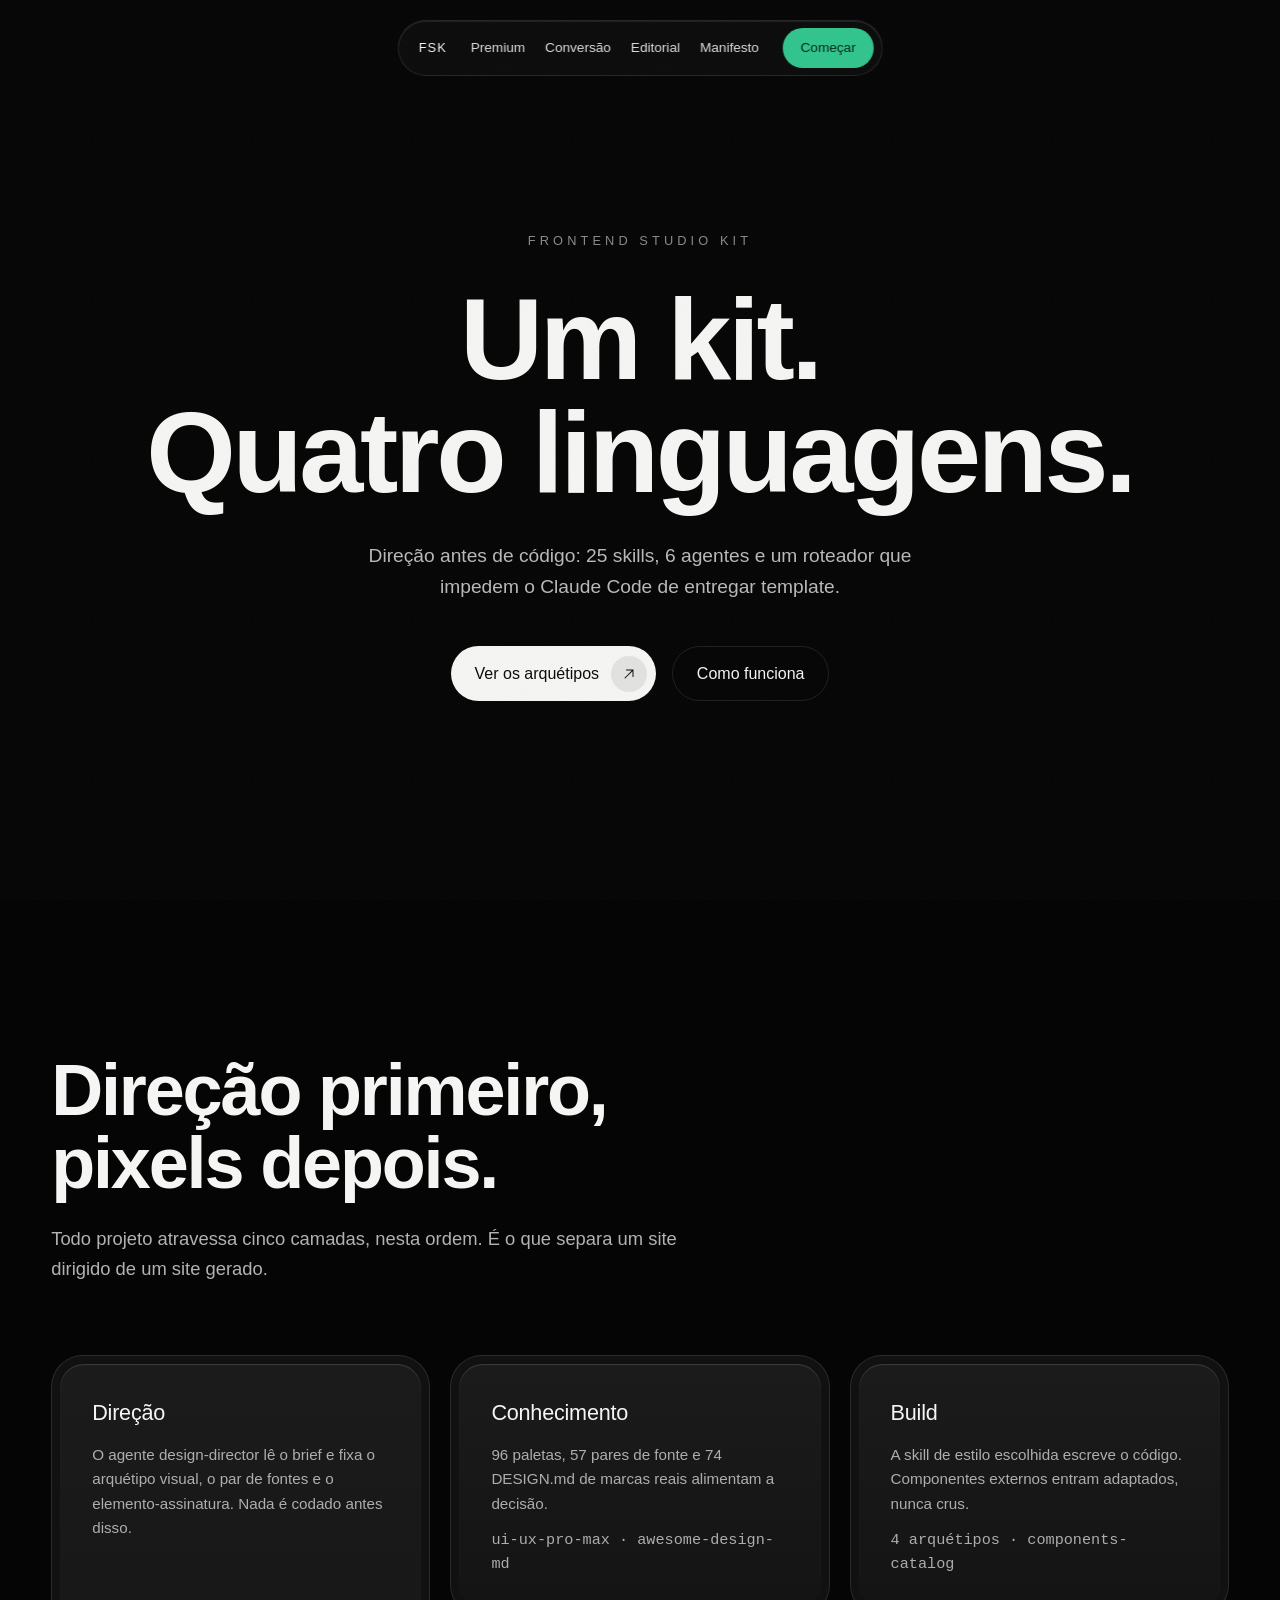
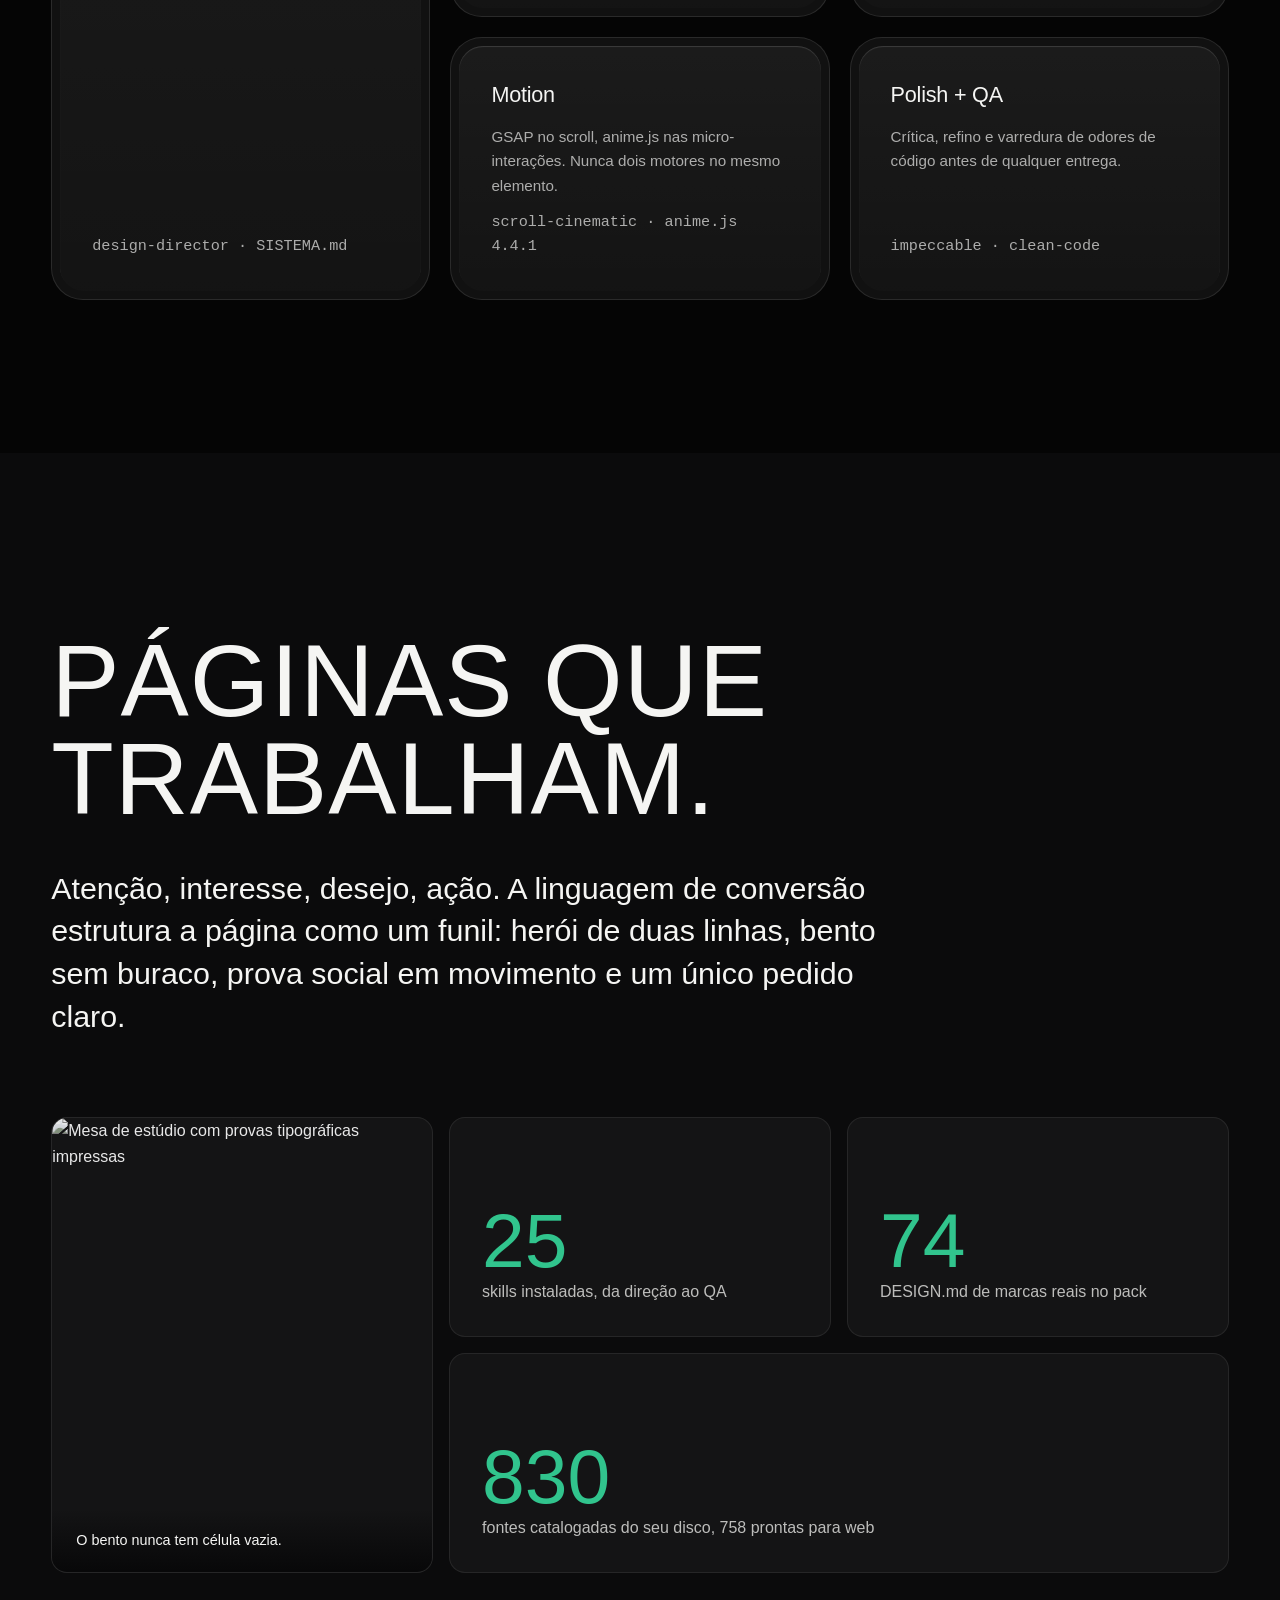
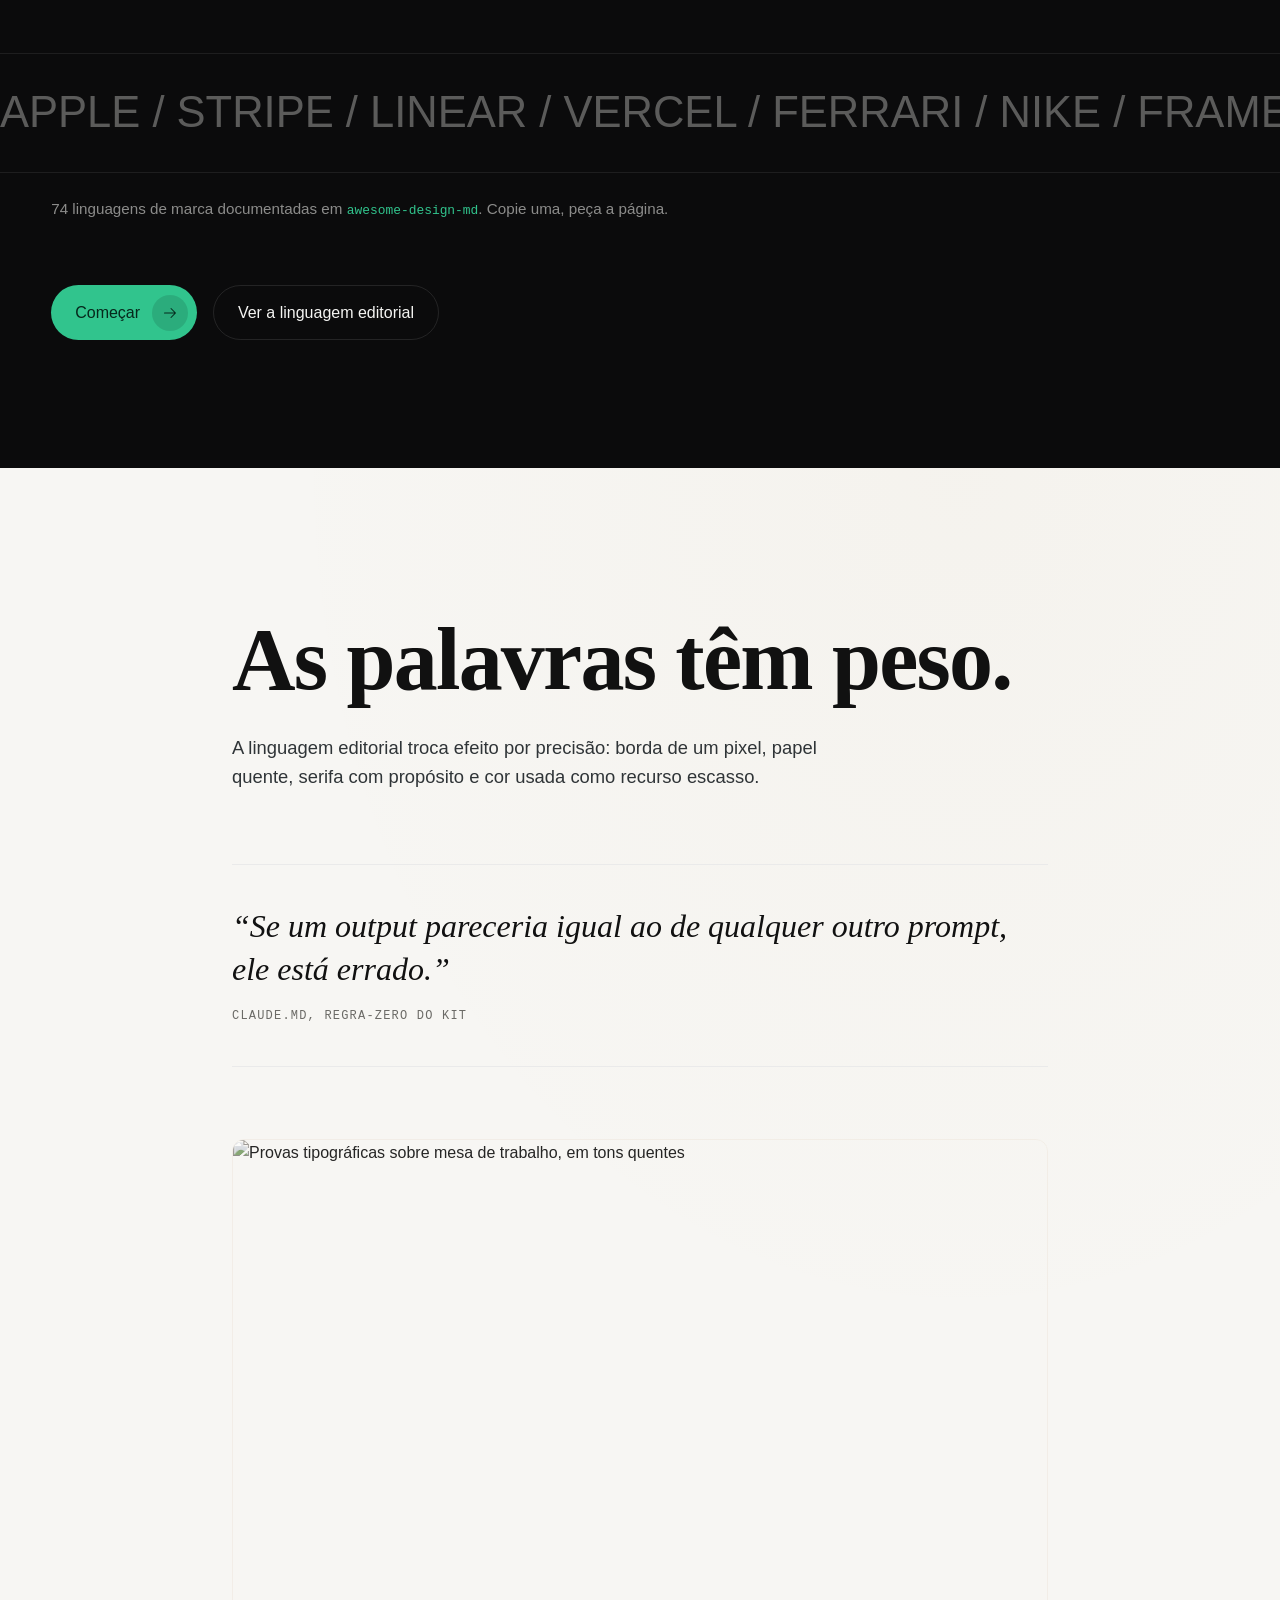
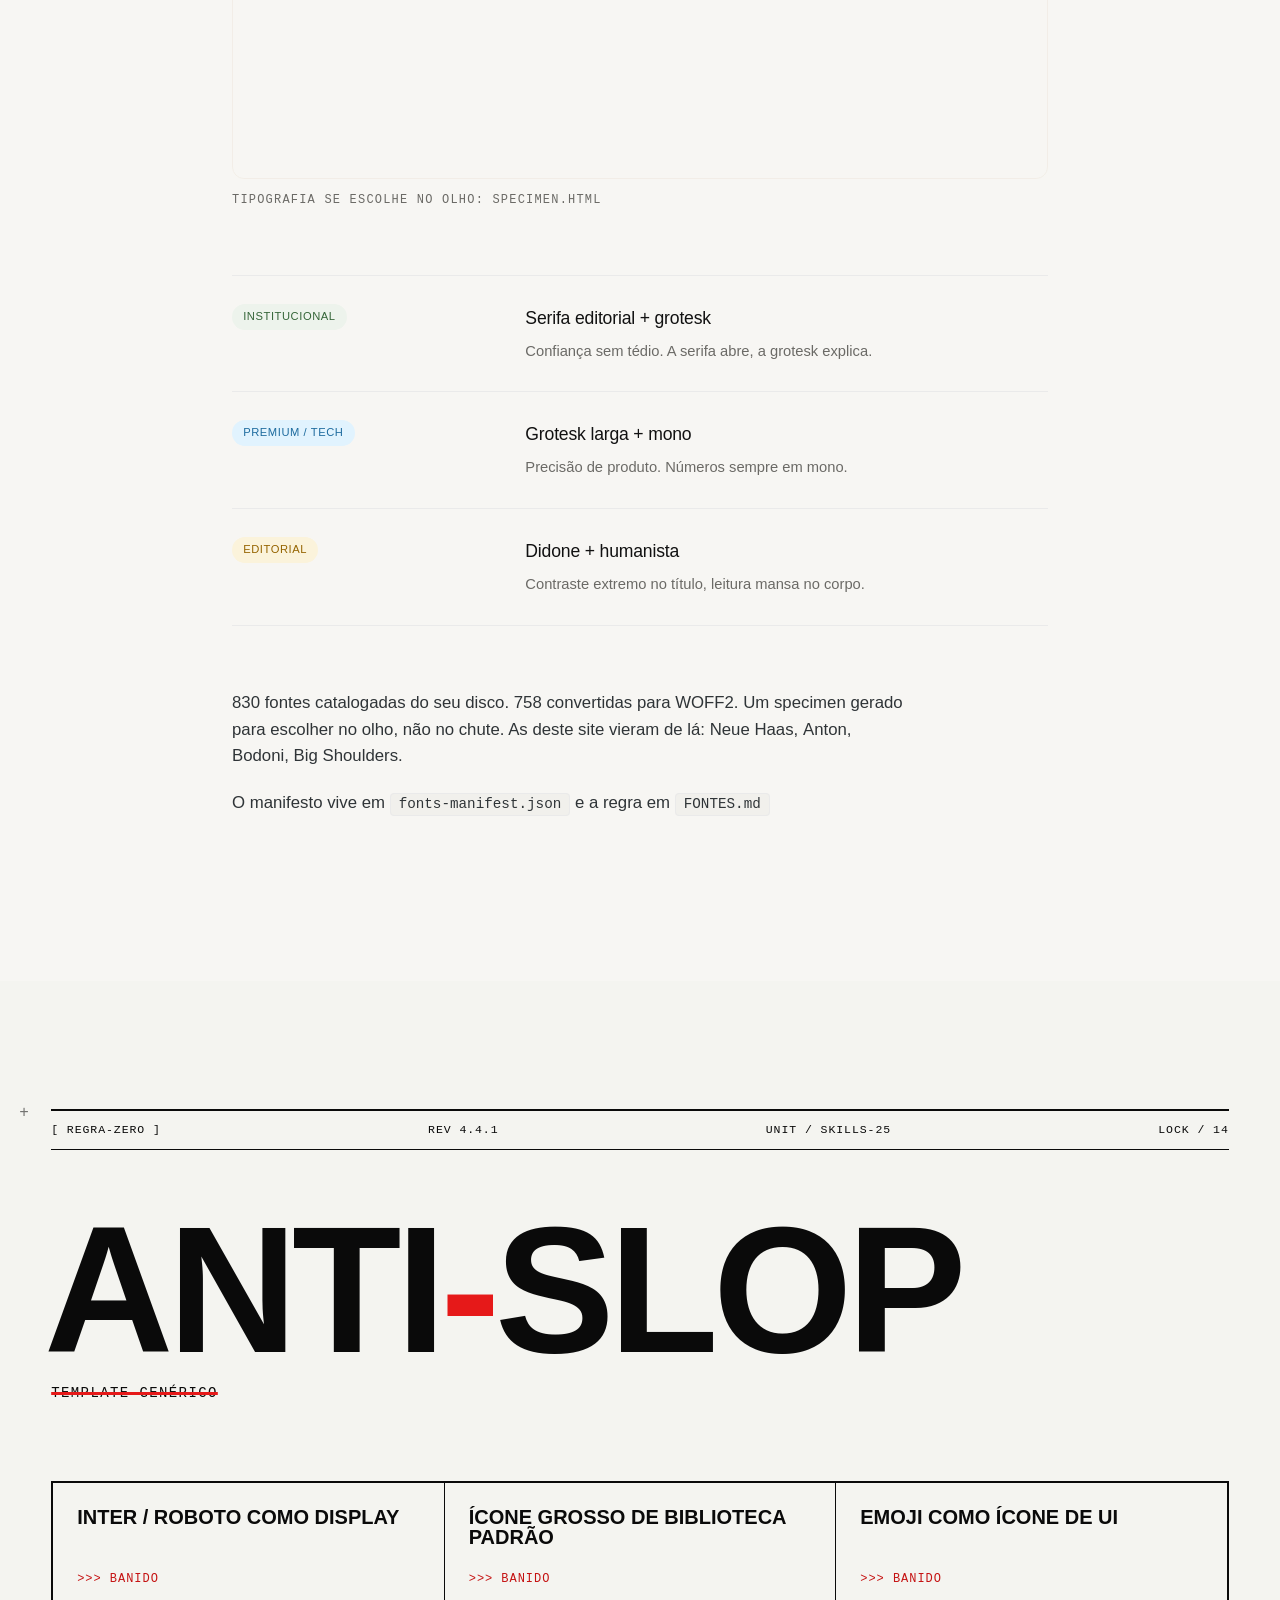
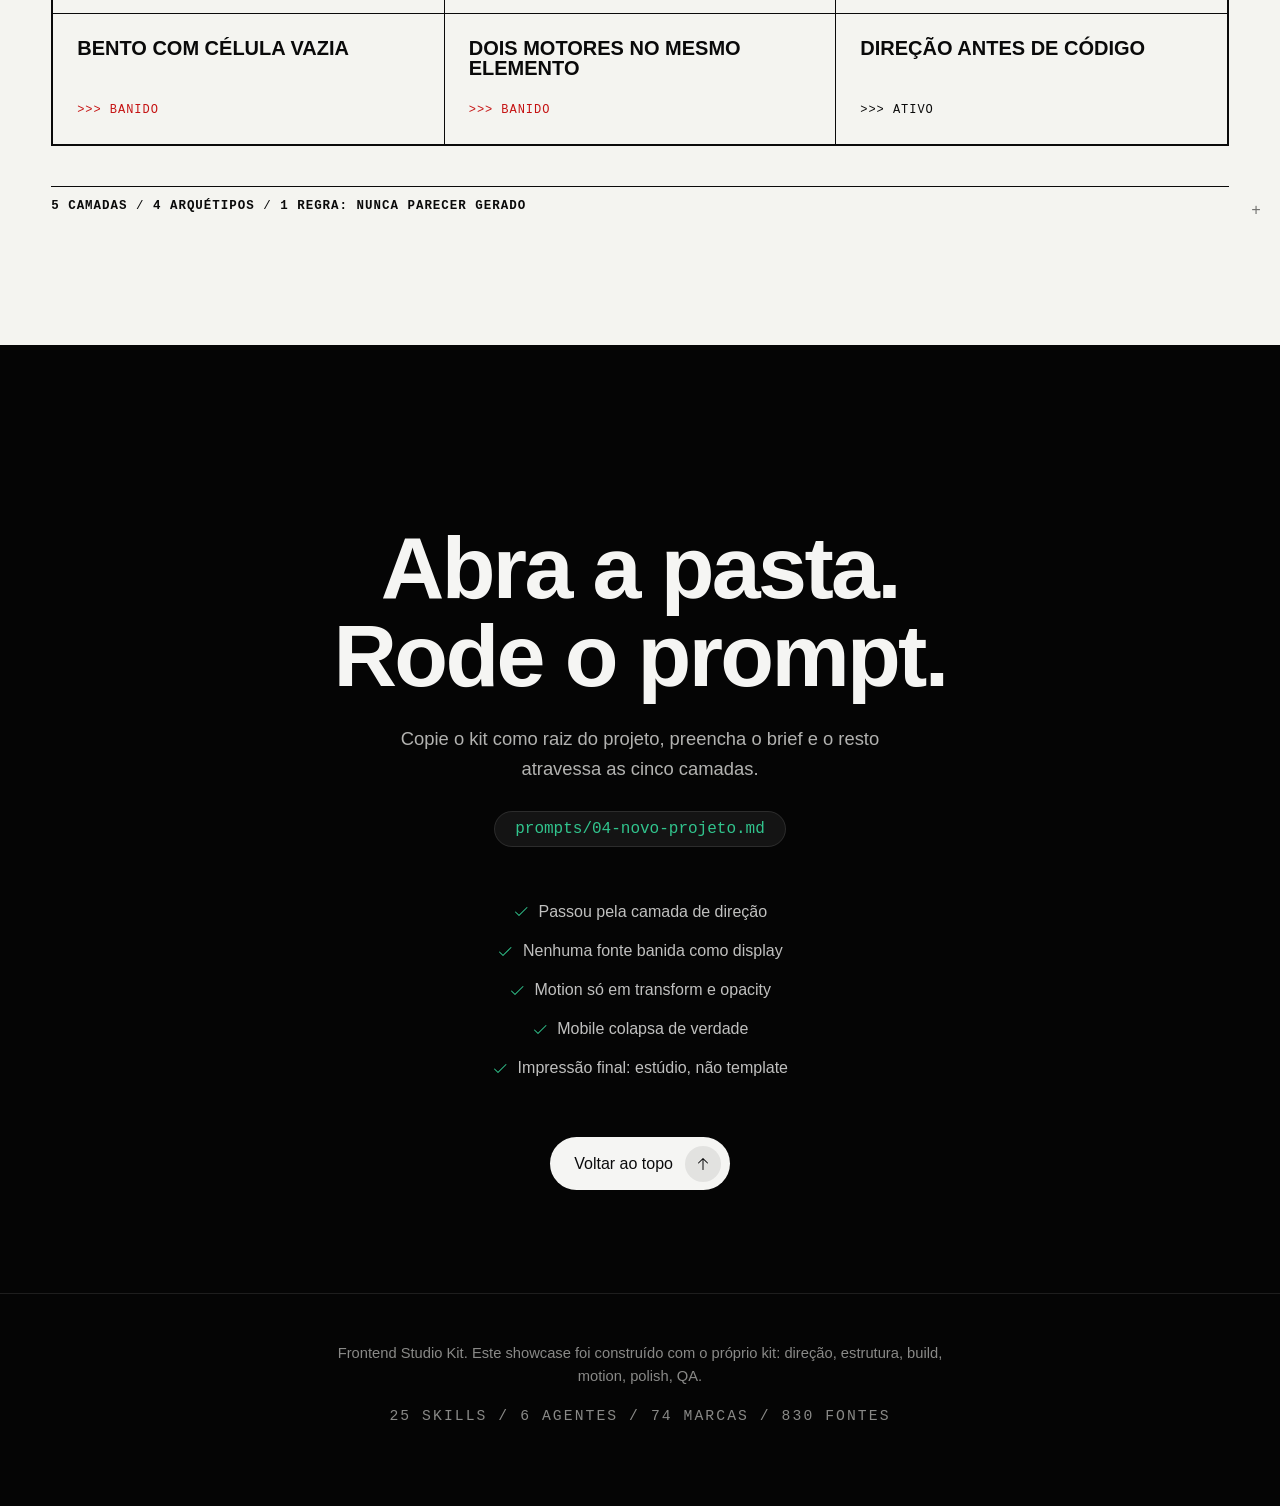
==== commit 46cb27fd: "Adiciona 3 agentes: scroll-director, design-critic e copy-chief Completa as camadas do fluxo: scroll" ====
--- a/showcase/index.html
+++ b/showcase/index.html
@@ -49,7 +49,7 @@
     <header class="hero chapter" id="hero">
       <p class="hero-eyebrow">FRONTEND STUDIO KIT</p>
       <h1 class="hero-title">Um kit.<br>Quatro linguagens.</h1>
-      <p class="hero-sub">Direção antes de código: 25 skills, 3 agentes e um roteador que impedem o Claude Code de entregar template.</p>
+      <p class="hero-sub">Direção antes de código: 25 skills, 6 agentes e um roteador que impedem o Claude Code de entregar template.</p>
       <div class="hero-ctas">
         <a class="btn btn-primary" href="#premium">
           <span>Ver os arquétipos</span>
@@ -273,7 +273,7 @@
 
   <footer class="footer">
     <p>Frontend Studio Kit. Este showcase foi construído com o próprio kit: direção, estrutura, build, motion, polish, QA.</p>
-    <p class="footer-meta">25 SKILLS / 3 AGENTES / 74 MARCAS / 830 FONTES</p>
+    <p class="footer-meta">25 SKILLS / 6 AGENTES / 74 MARCAS / 830 FONTES</p>
   </footer>
 
   <script src="https://cdnjs.cloudflare.com/ajax/libs/gsap/3.13.0/gsap.min.js"></script>
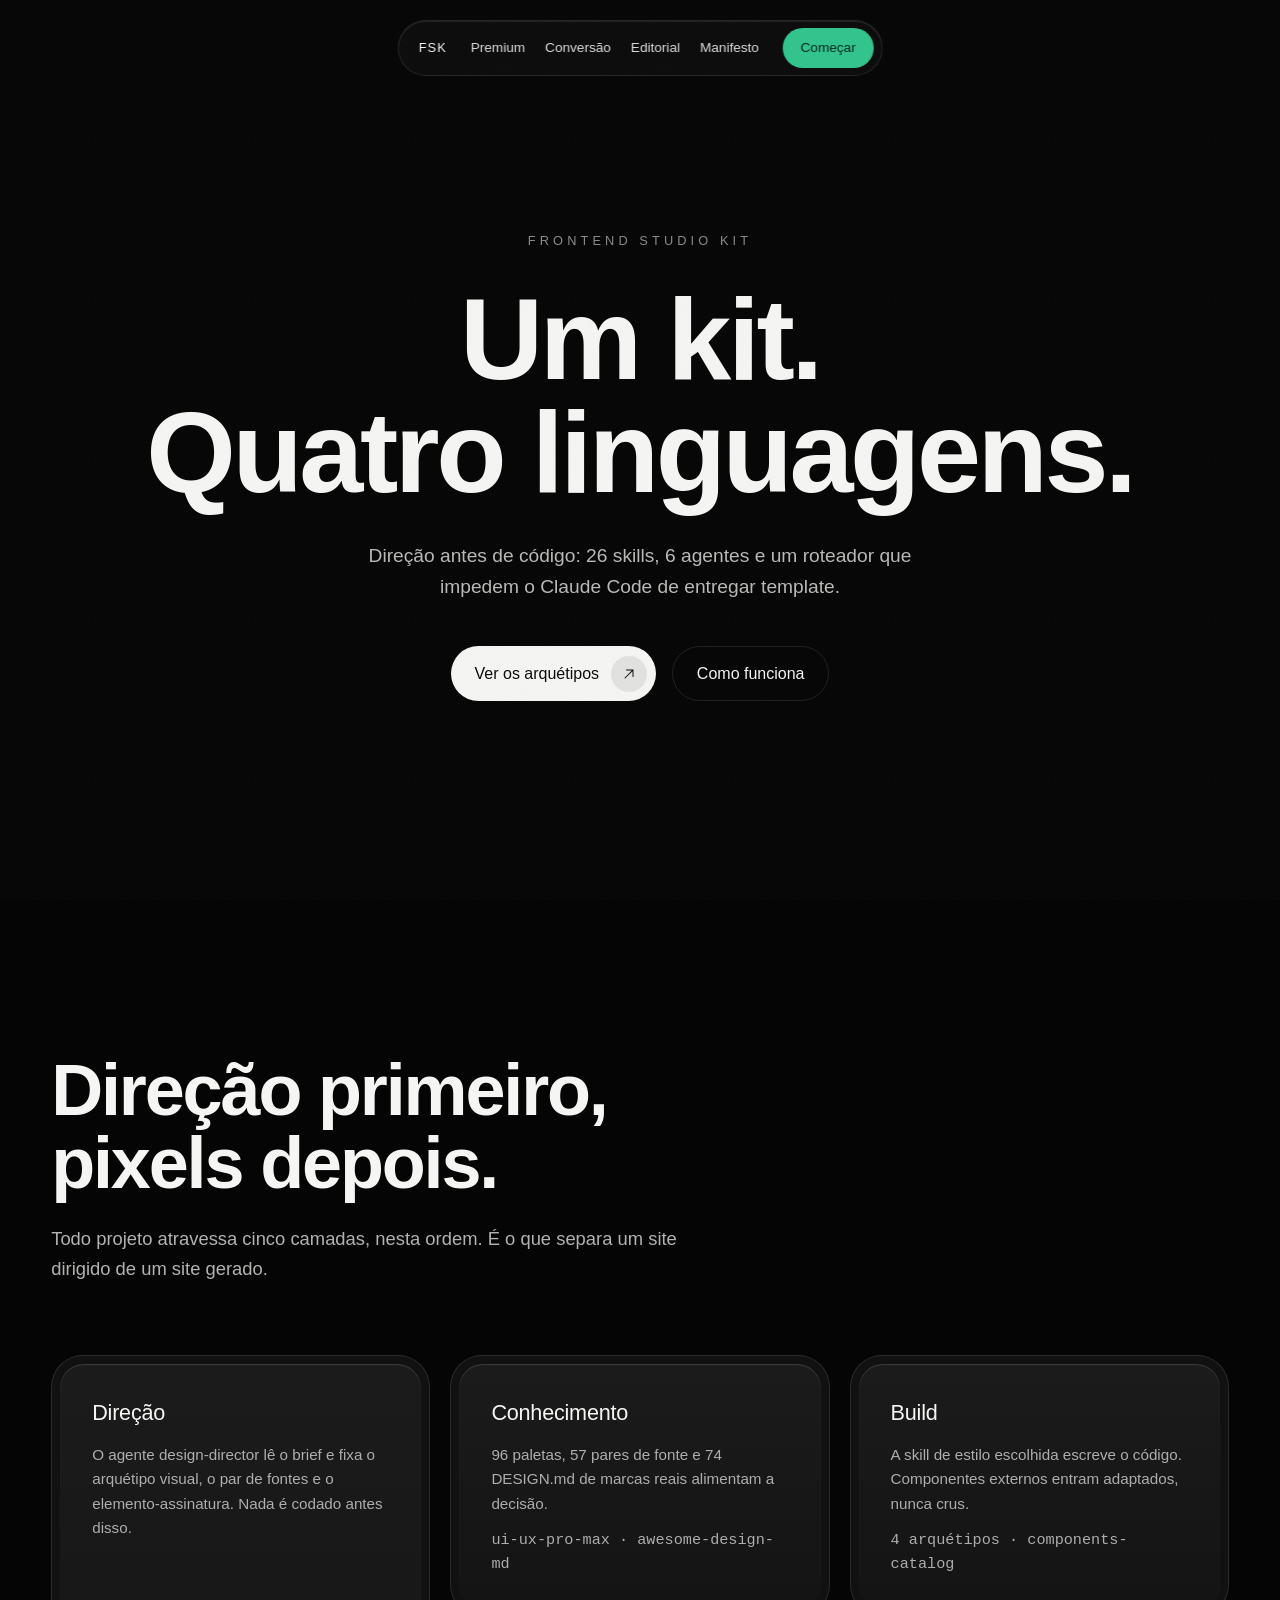
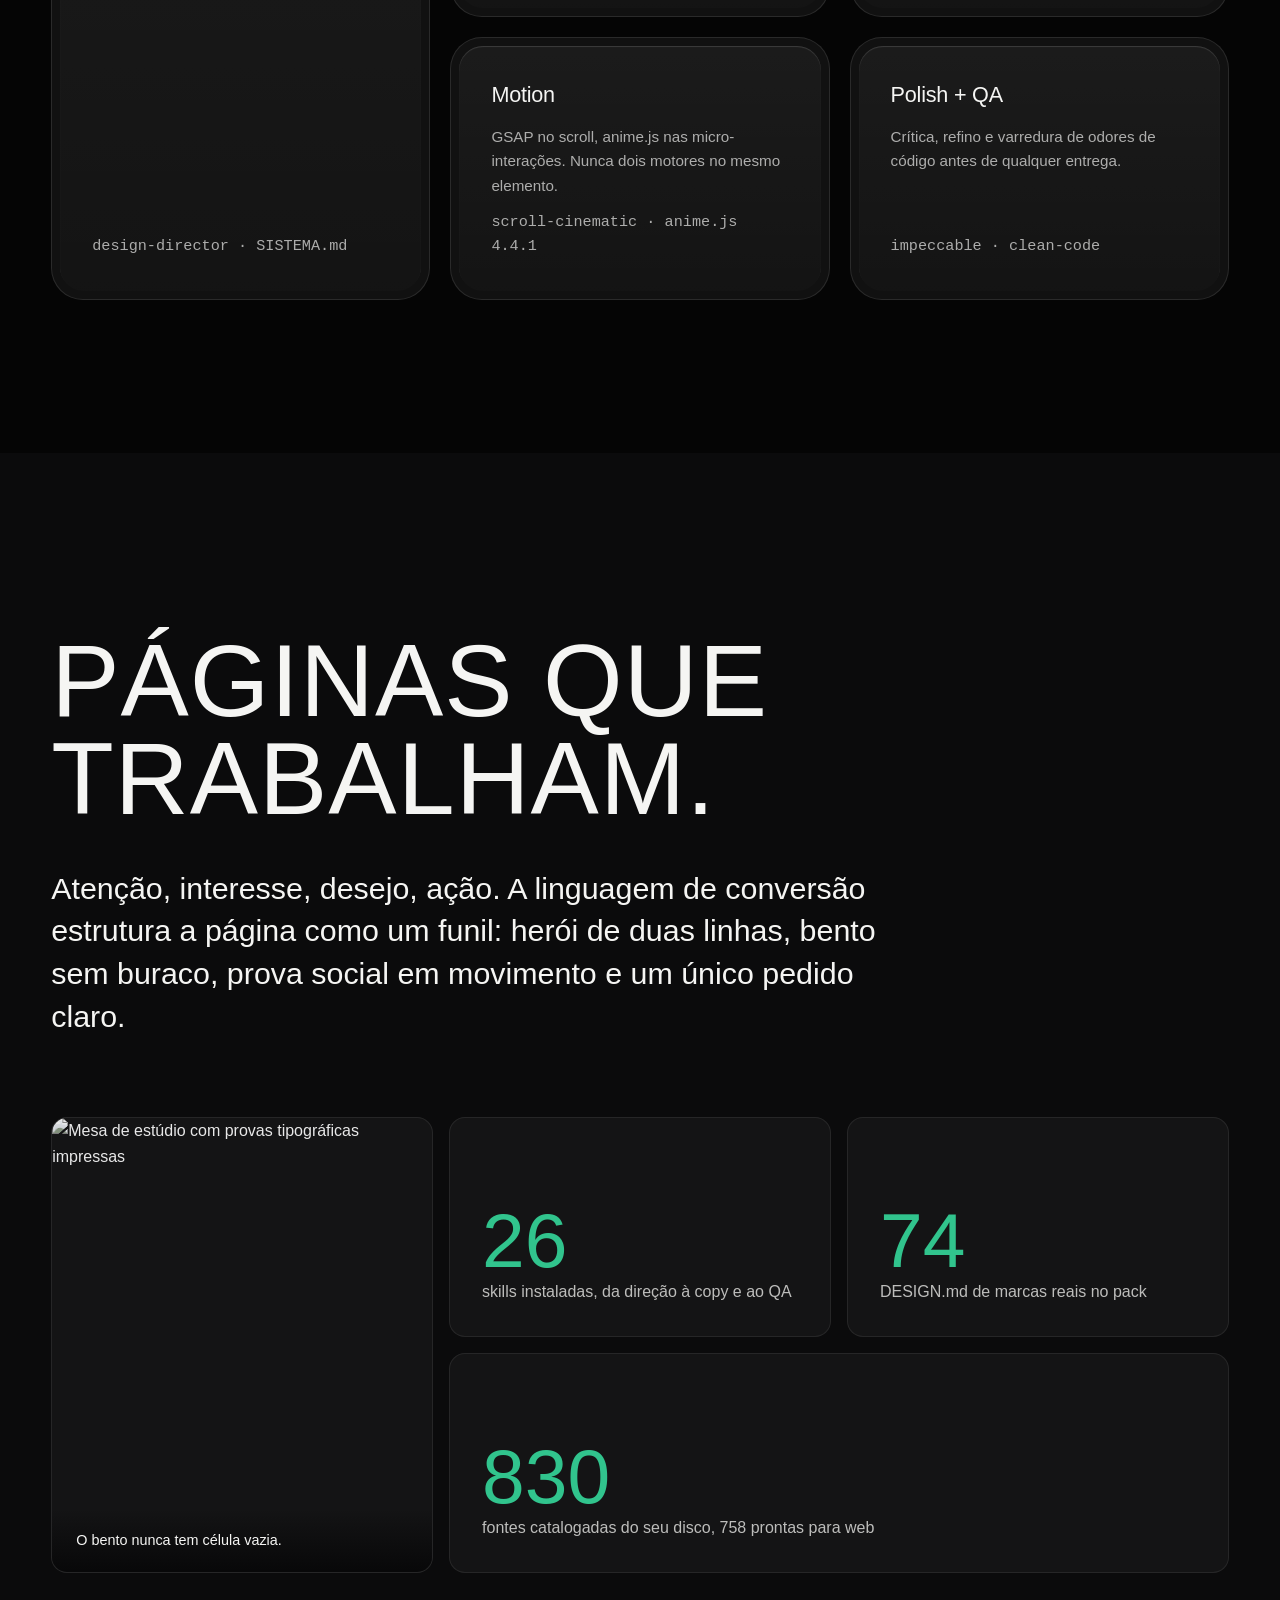
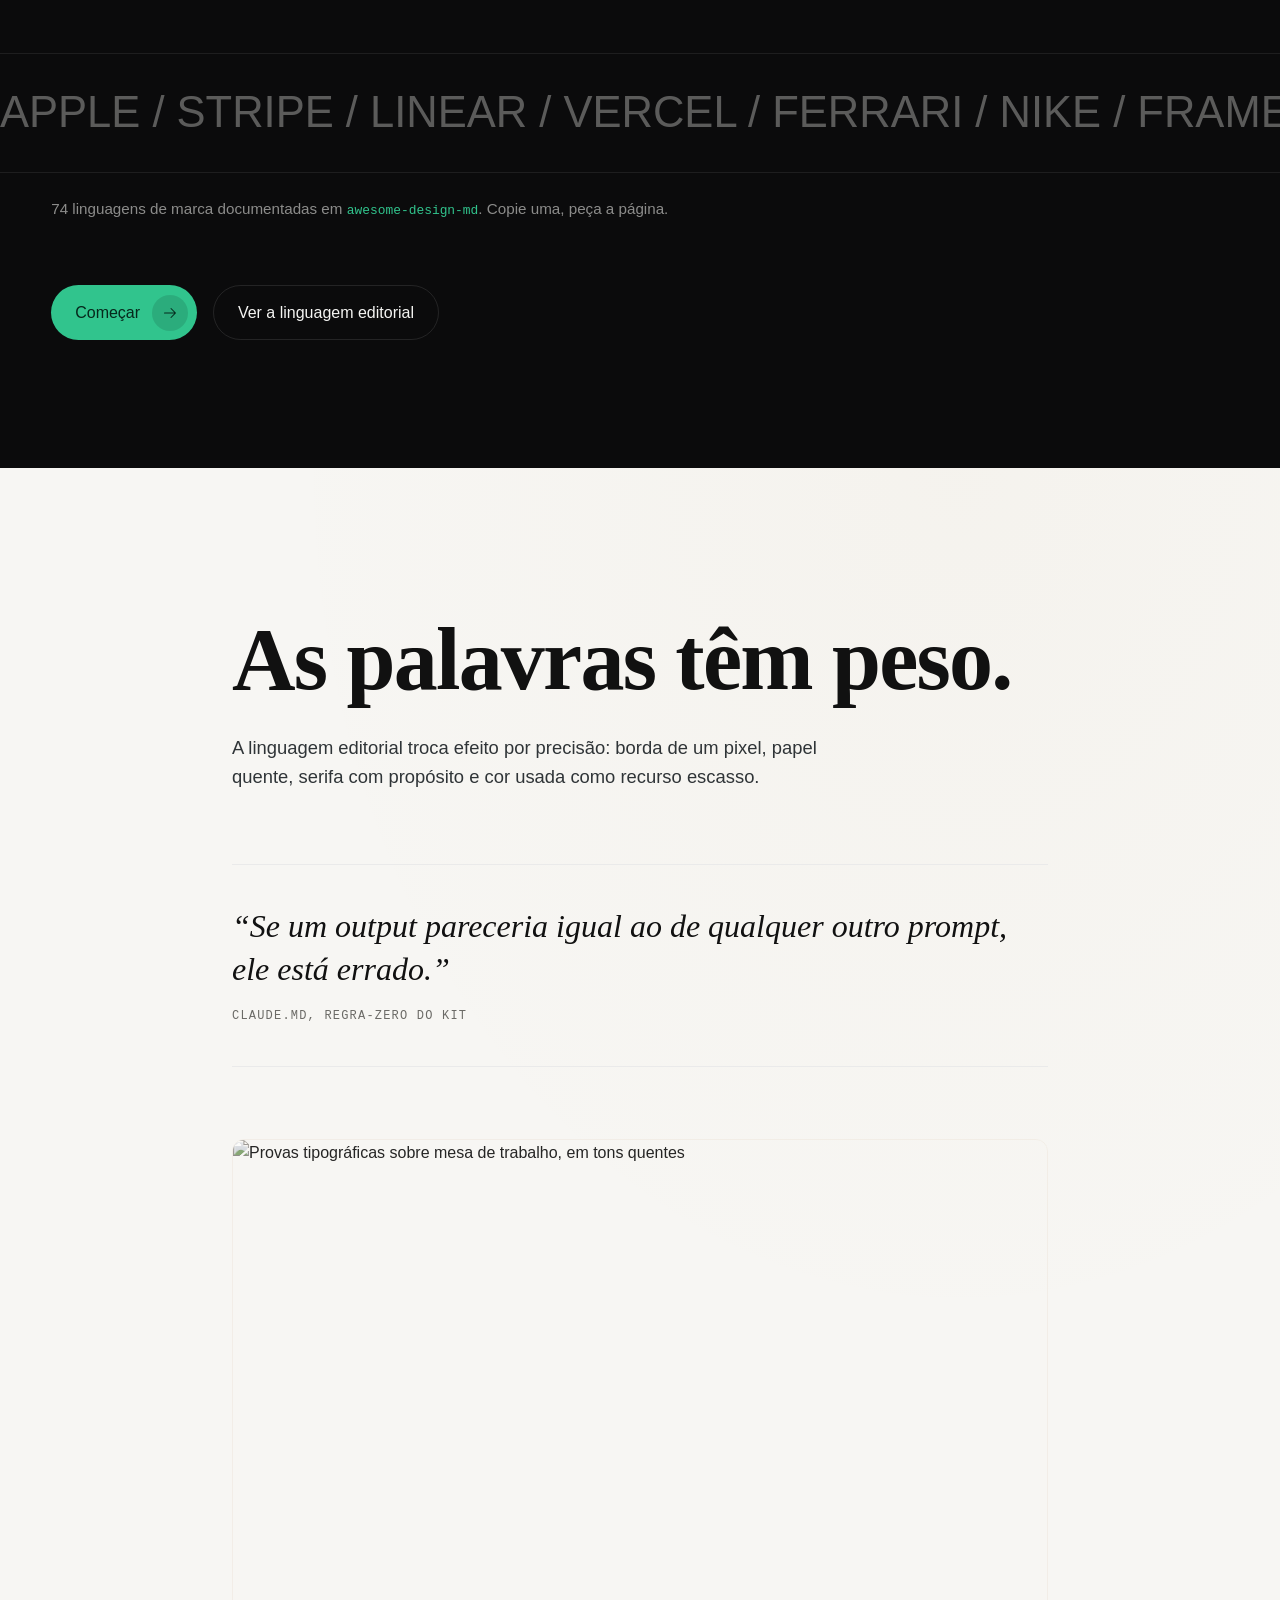
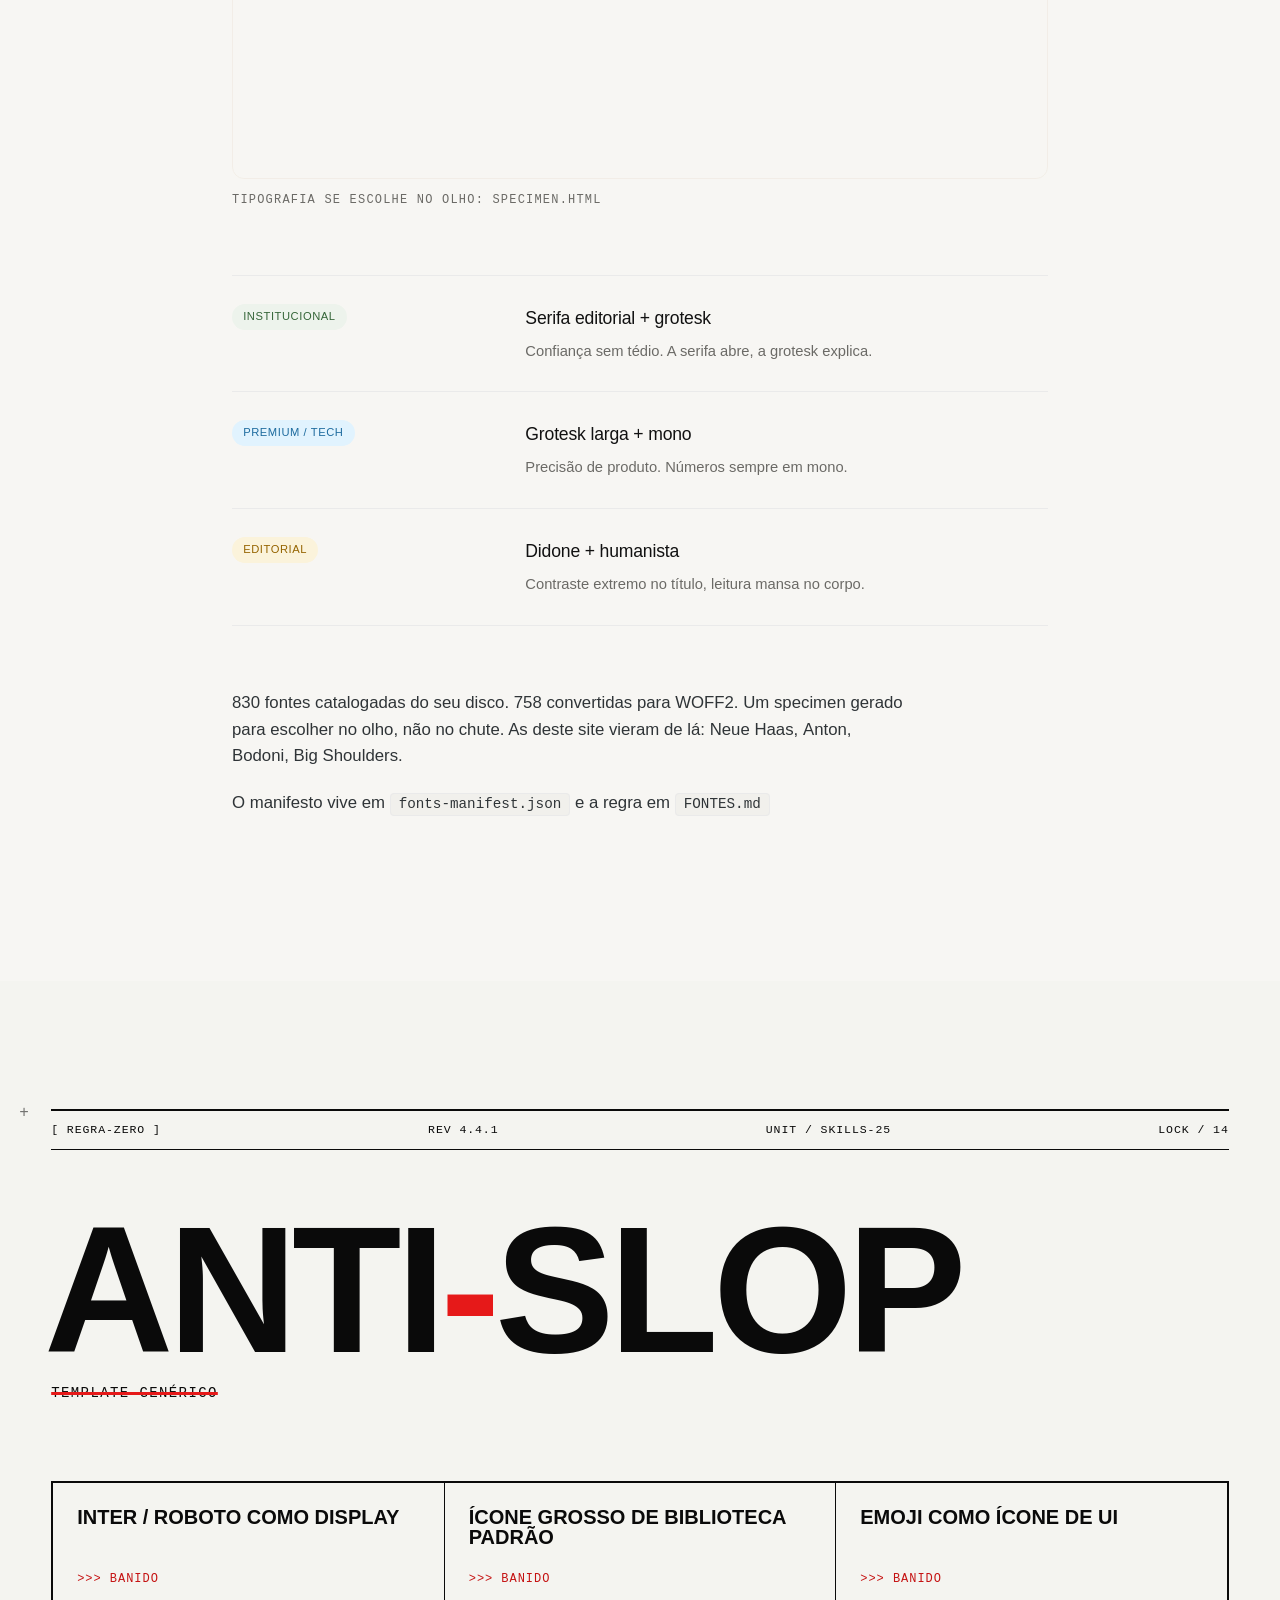
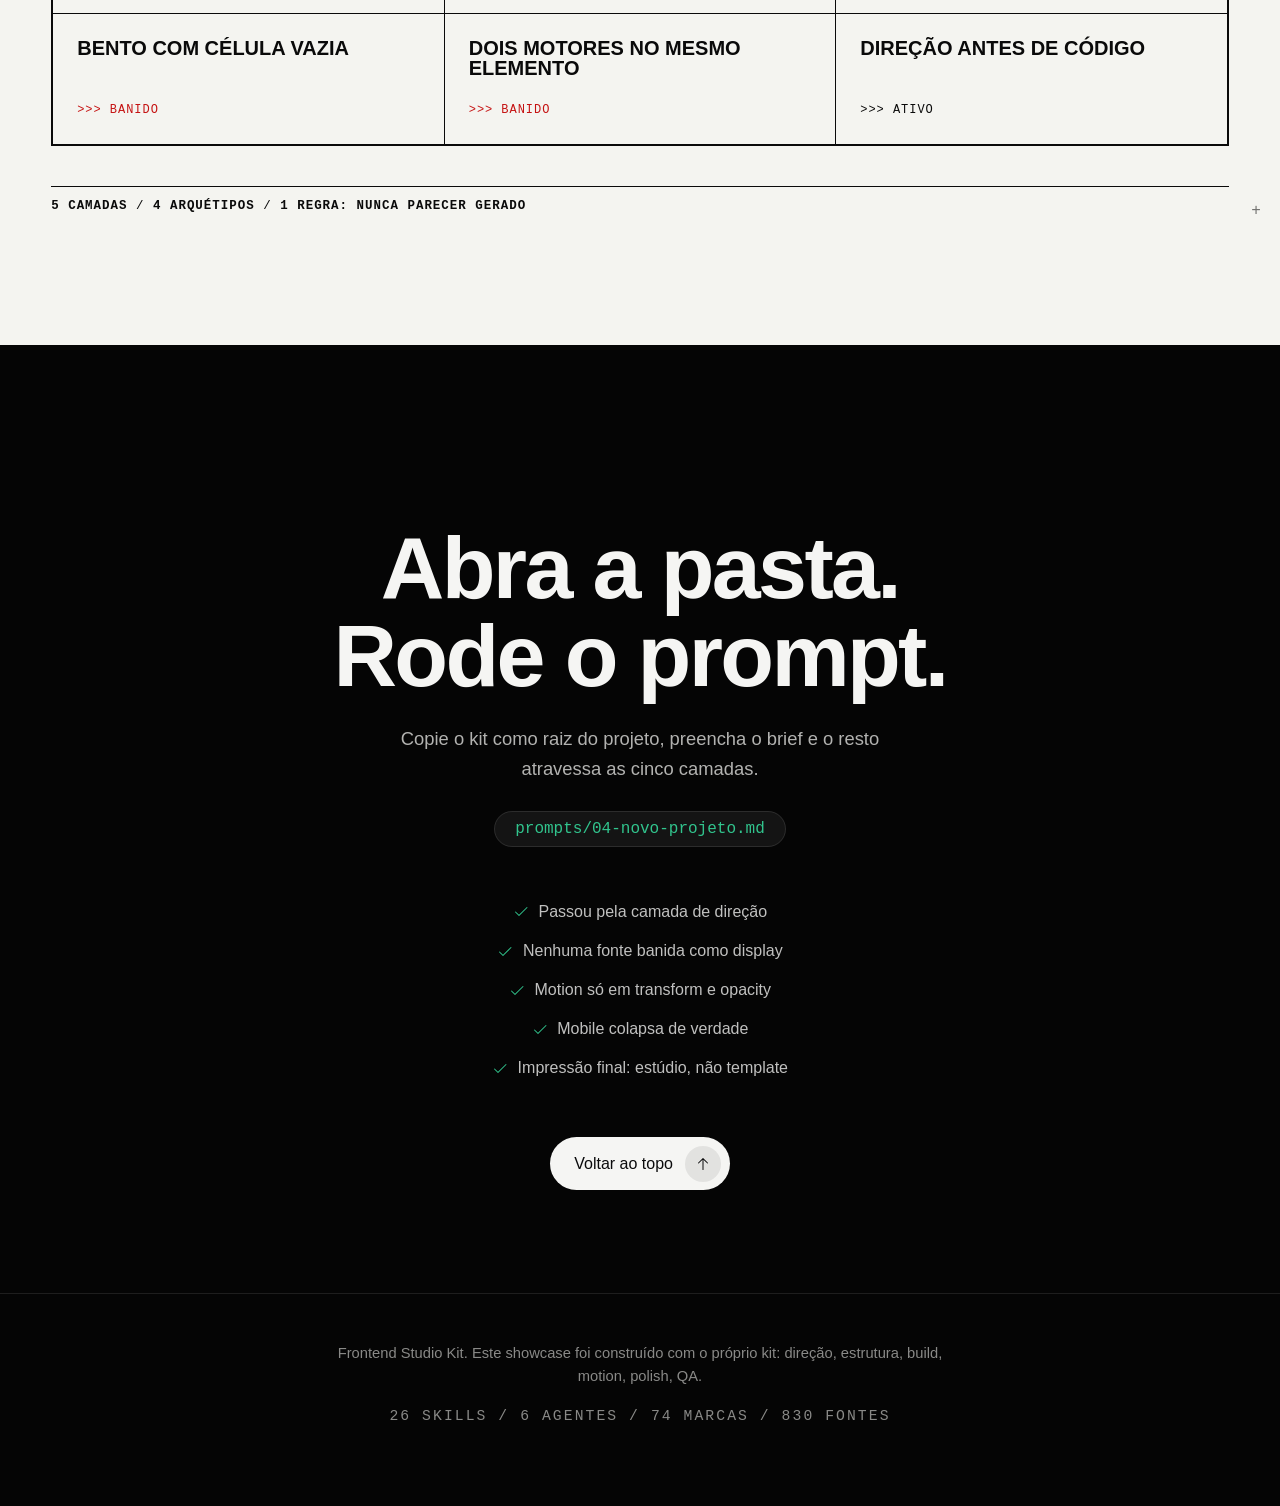
==== commit 9a18d9fe: "Adiciona skill conversion-copywriting + copy-chief 2.0 (Copy dos Mestres) Sistema de persuasao desti" ====
--- a/showcase/index.html
+++ b/showcase/index.html
@@ -49,7 +49,7 @@
     <header class="hero chapter" id="hero">
       <p class="hero-eyebrow">FRONTEND STUDIO KIT</p>
       <h1 class="hero-title">Um kit.<br>Quatro linguagens.</h1>
-      <p class="hero-sub">Direção antes de código: 25 skills, 6 agentes e um roteador que impedem o Claude Code de entregar template.</p>
+      <p class="hero-sub">Direção antes de código: 26 skills, 6 agentes e um roteador que impedem o Claude Code de entregar template.</p>
       <div class="hero-ctas">
         <a class="btn btn-primary" href="#premium">
           <span>Ver os arquétipos</span>
@@ -119,8 +119,8 @@
             <p class="conv-cell-caption">O bento nunca tem célula vazia.</p>
           </article>
           <article class="conv-cell reveal">
-            <p class="conv-num">25</p>
-            <p class="conv-label">skills instaladas, da direção ao QA</p>
+            <p class="conv-num">26</p>
+            <p class="conv-label">skills instaladas, da direção à copy e ao QA</p>
           </article>
           <article class="conv-cell reveal">
             <p class="conv-num">74</p>
@@ -273,7 +273,7 @@
 
   <footer class="footer">
     <p>Frontend Studio Kit. Este showcase foi construído com o próprio kit: direção, estrutura, build, motion, polish, QA.</p>
-    <p class="footer-meta">25 SKILLS / 6 AGENTES / 74 MARCAS / 830 FONTES</p>
+    <p class="footer-meta">26 SKILLS / 6 AGENTES / 74 MARCAS / 830 FONTES</p>
   </footer>
 
   <script src="https://cdnjs.cloudflare.com/ajax/libs/gsap/3.13.0/gsap.min.js"></script>
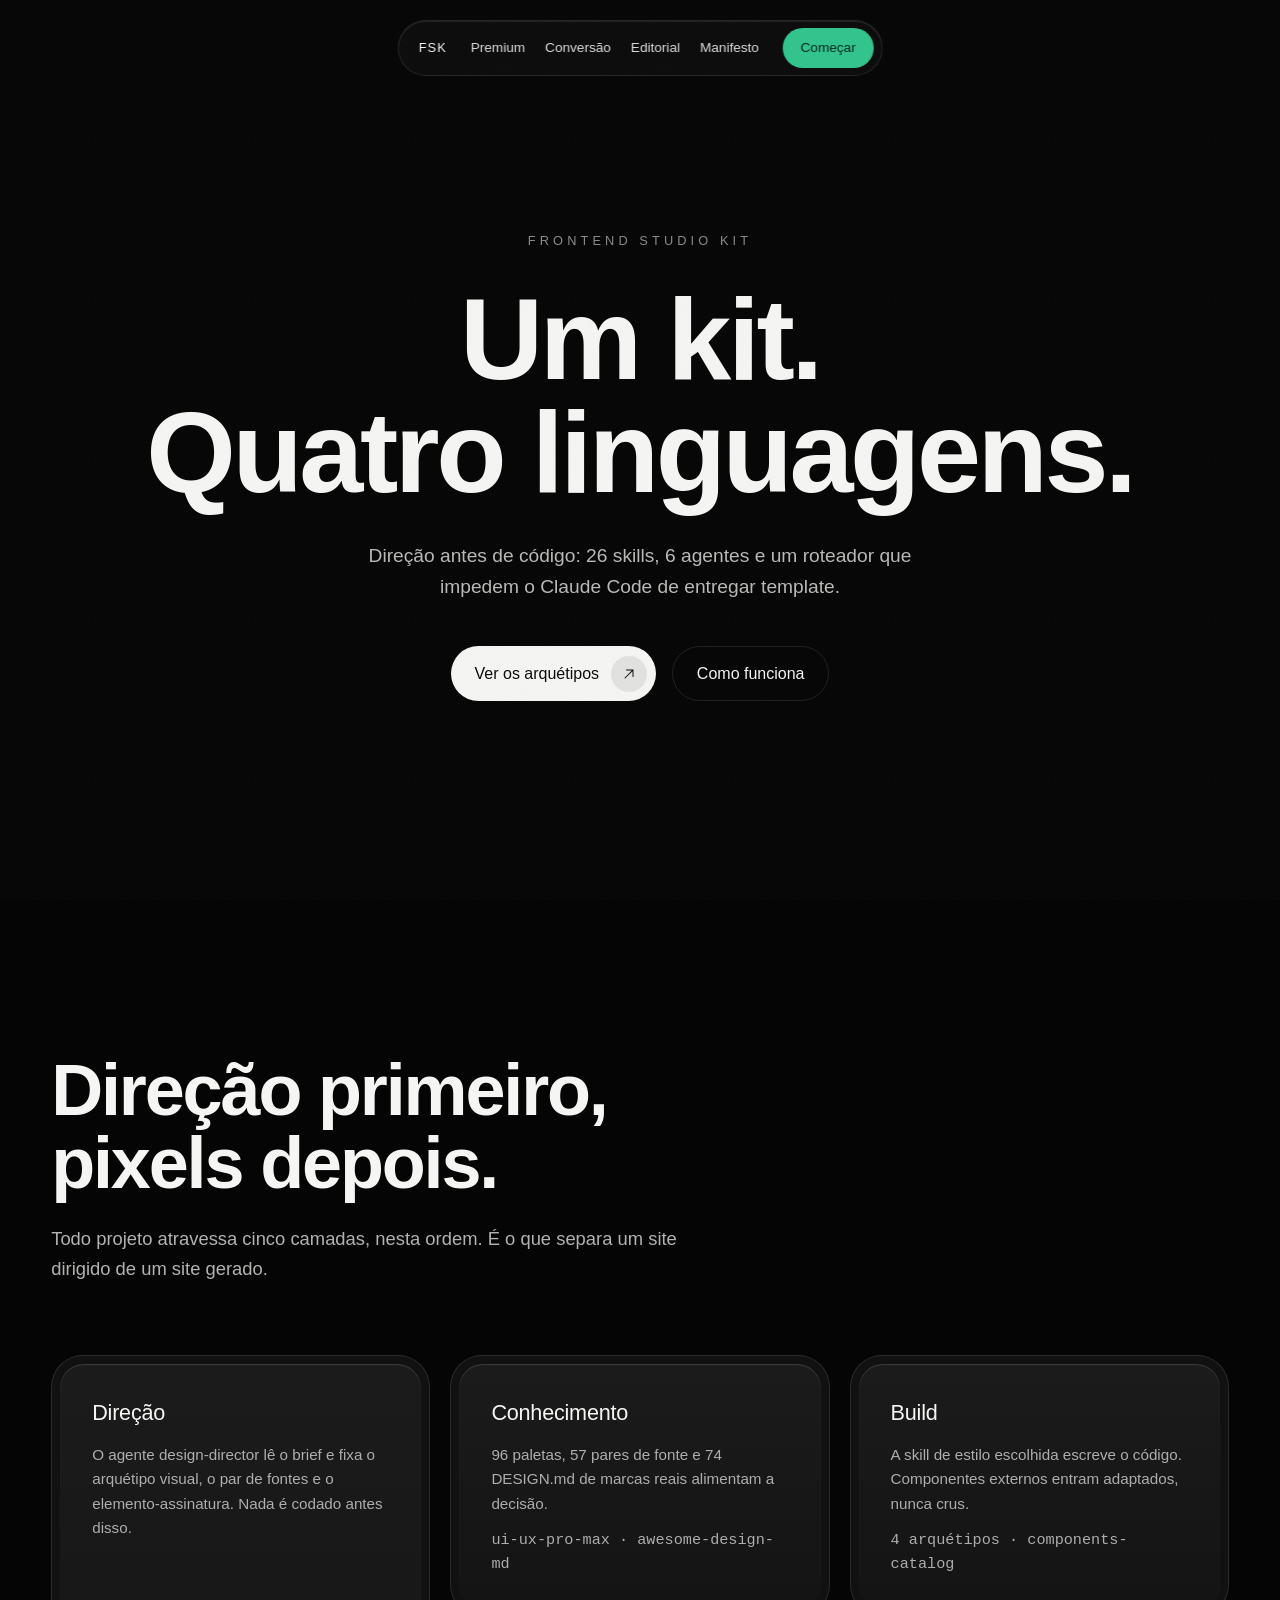
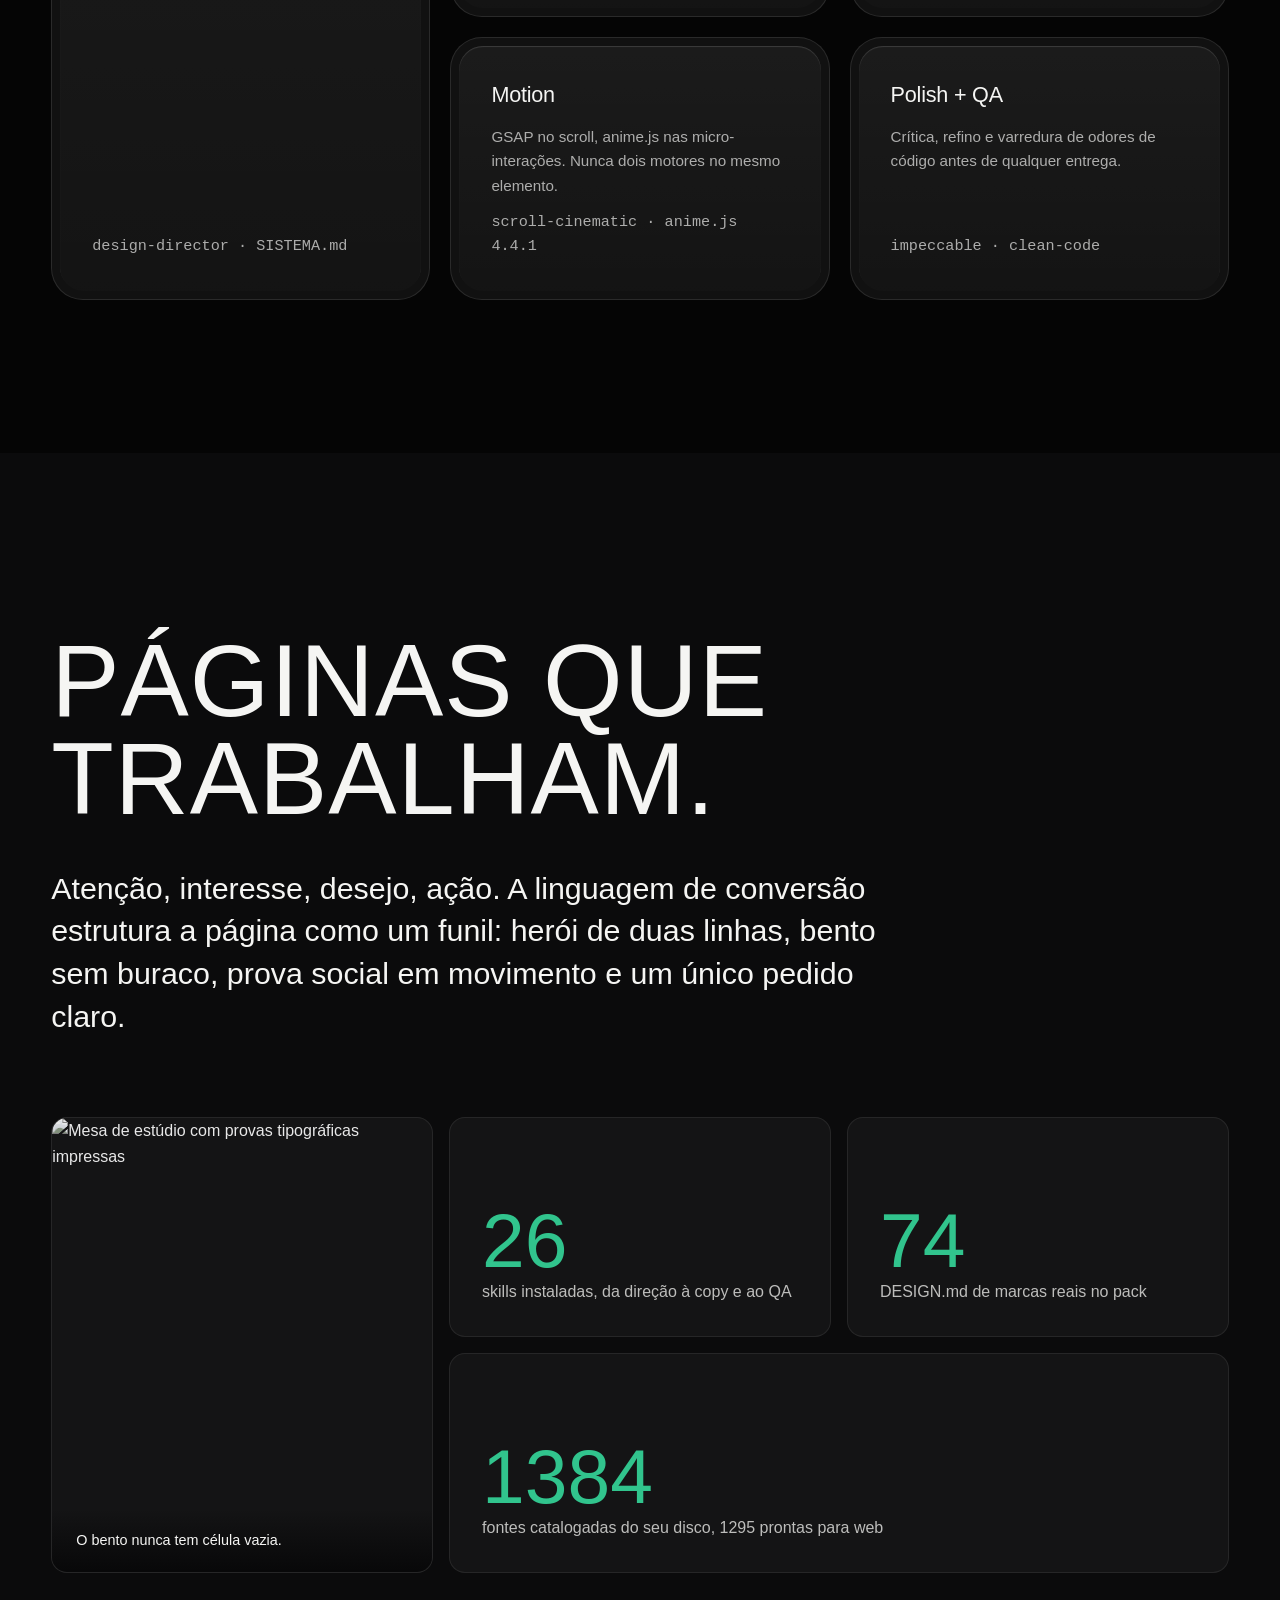
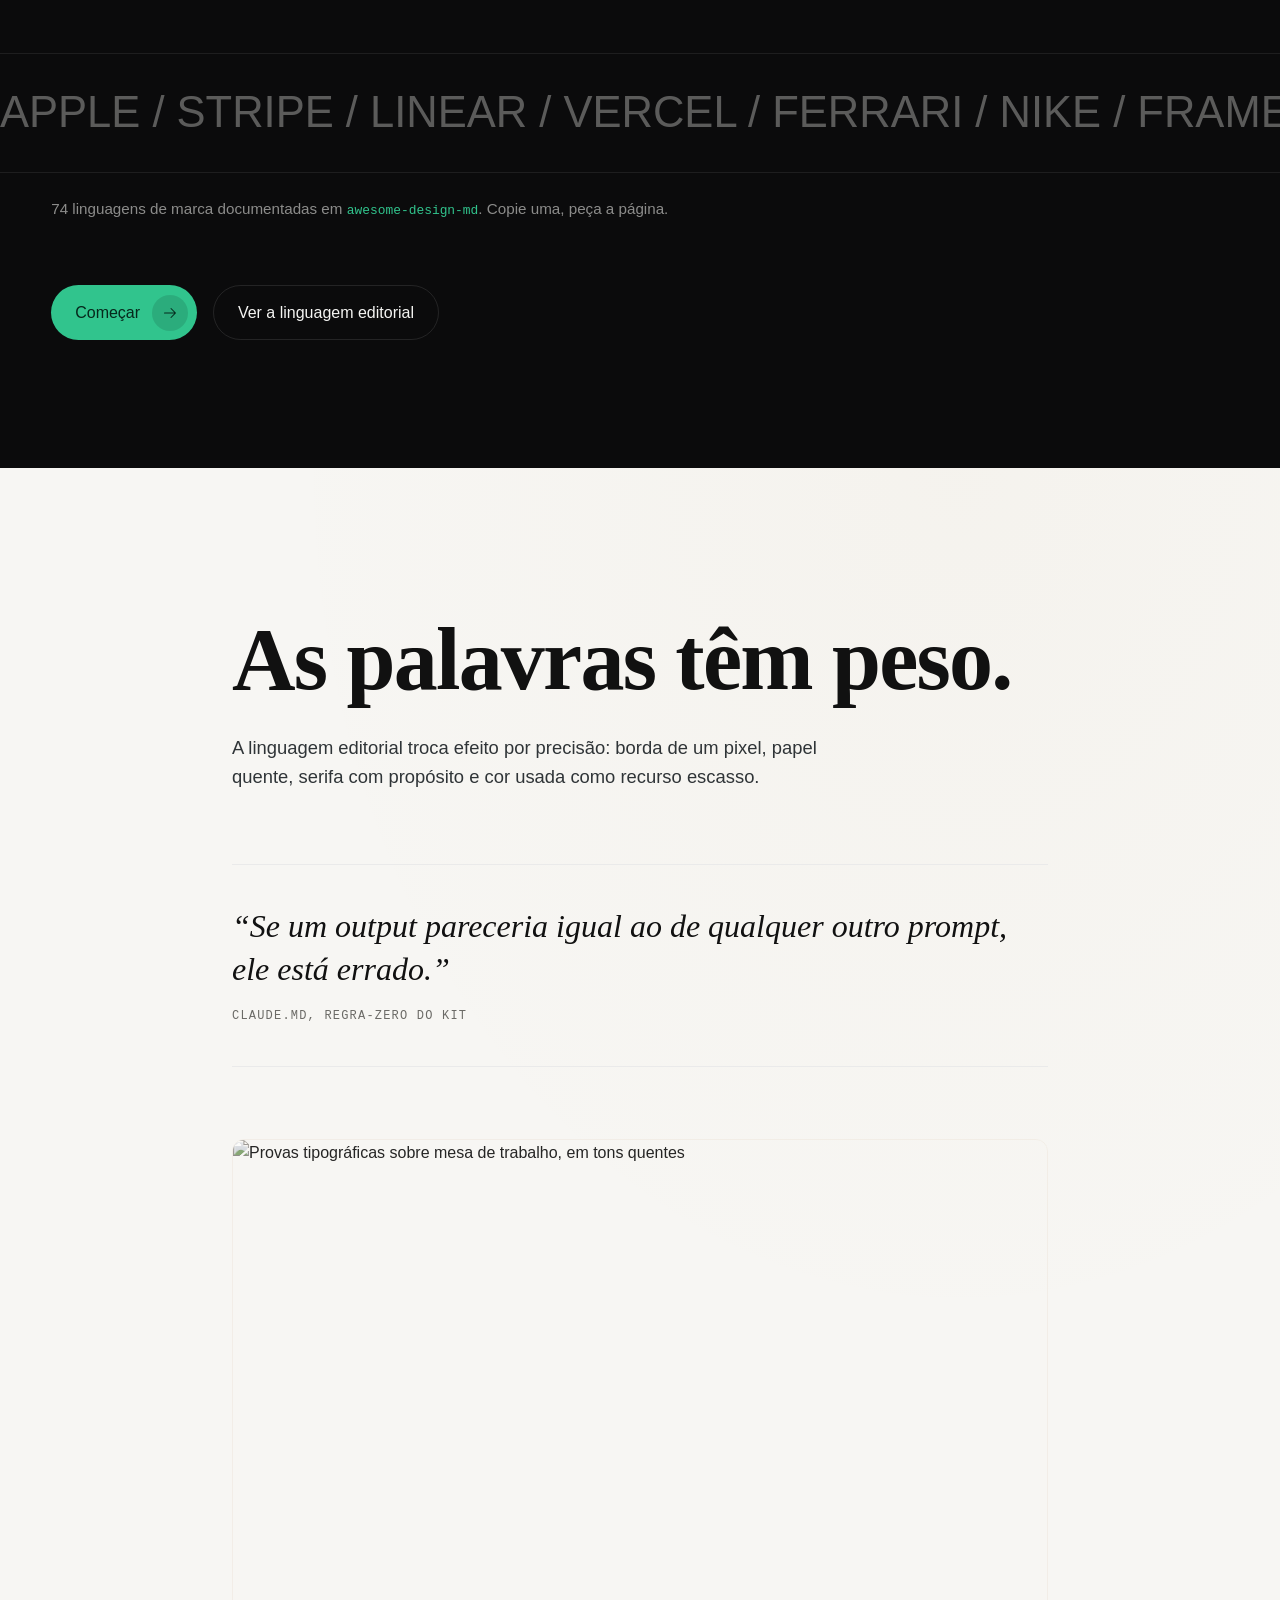
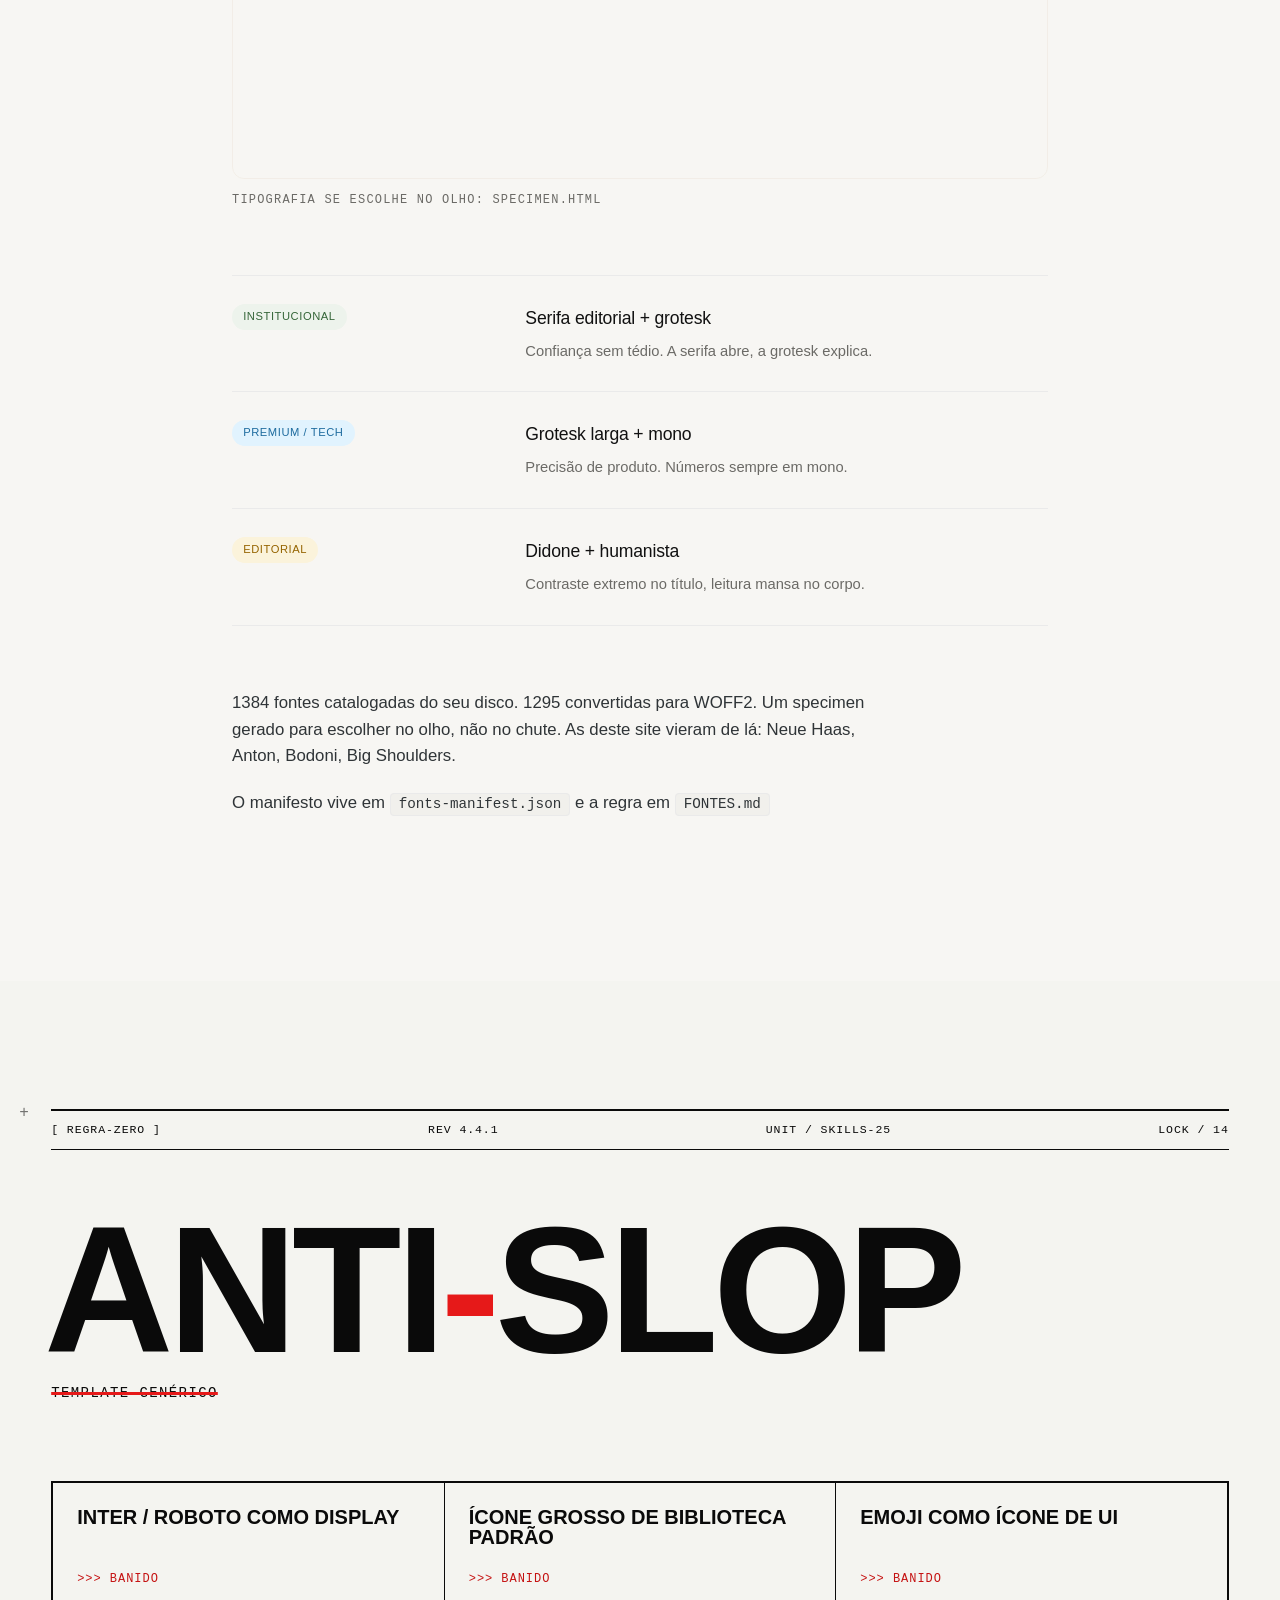
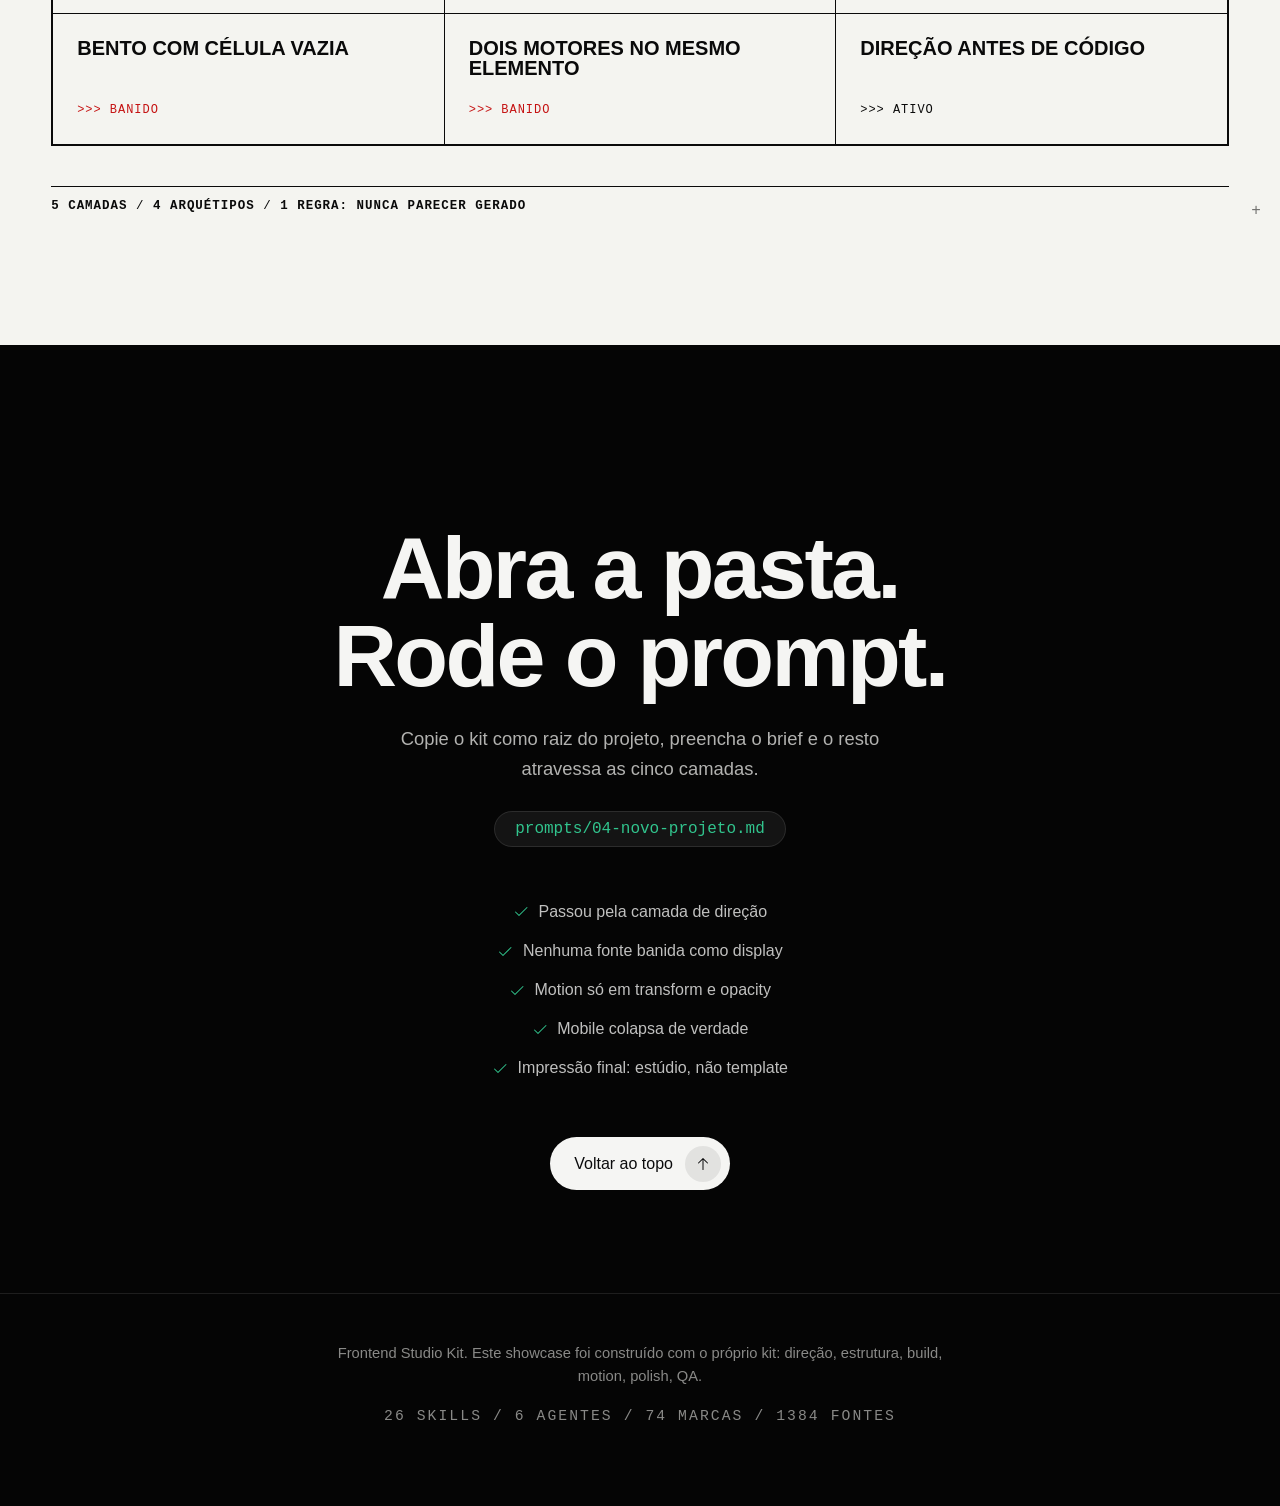
==== commit 76326309: "ajuste fontes" ====
--- a/showcase/index.html
+++ b/showcase/index.html
@@ -127,8 +127,8 @@
             <p class="conv-label">DESIGN.md de marcas reais no pack</p>
           </article>
           <article class="conv-cell conv-cell-wide reveal">
-            <p class="conv-num">830</p>
-            <p class="conv-label">fontes catalogadas do seu disco, 758 prontas para web</p>
+            <p class="conv-num">1384</p>
+            <p class="conv-label">fontes catalogadas do seu disco, 1295 prontas para web</p>
           </article>
         </div>
       </div>
@@ -193,7 +193,7 @@
         </div>
 
         <div class="edi-manifest reveal">
-          <p>830 fontes catalogadas do seu disco. 758 convertidas para WOFF2. Um specimen gerado para escolher no olho, não no chute. As deste site vieram de lá: <span class="edi-font-name">Neue Haas</span>, <span class="edi-font-name">Anton</span>, <span class="edi-font-name">Bodoni</span>, <span class="edi-font-name">Big Shoulders</span>.</p>
+          <p>1384 fontes catalogadas do seu disco. 1295 convertidas para WOFF2. Um specimen gerado para escolher no olho, não no chute. As deste site vieram de lá: <span class="edi-font-name">Neue Haas</span>, <span class="edi-font-name">Anton</span>, <span class="edi-font-name">Bodoni</span>, <span class="edi-font-name">Big Shoulders</span>.</p>
           <p class="edi-kbd-line">O manifesto vive em <kbd>fonts-manifest.json</kbd> e a regra em <kbd>FONTES.md</kbd></p>
         </div>
       </div>
@@ -273,7 +273,7 @@
 
   <footer class="footer">
     <p>Frontend Studio Kit. Este showcase foi construído com o próprio kit: direção, estrutura, build, motion, polish, QA.</p>
-    <p class="footer-meta">26 SKILLS / 6 AGENTES / 74 MARCAS / 830 FONTES</p>
+    <p class="footer-meta">26 SKILLS / 6 AGENTES / 74 MARCAS / 1384 FONTES</p>
   </footer>
 
   <script src="https://cdnjs.cloudflare.com/ajax/libs/gsap/3.13.0/gsap.min.js"></script>
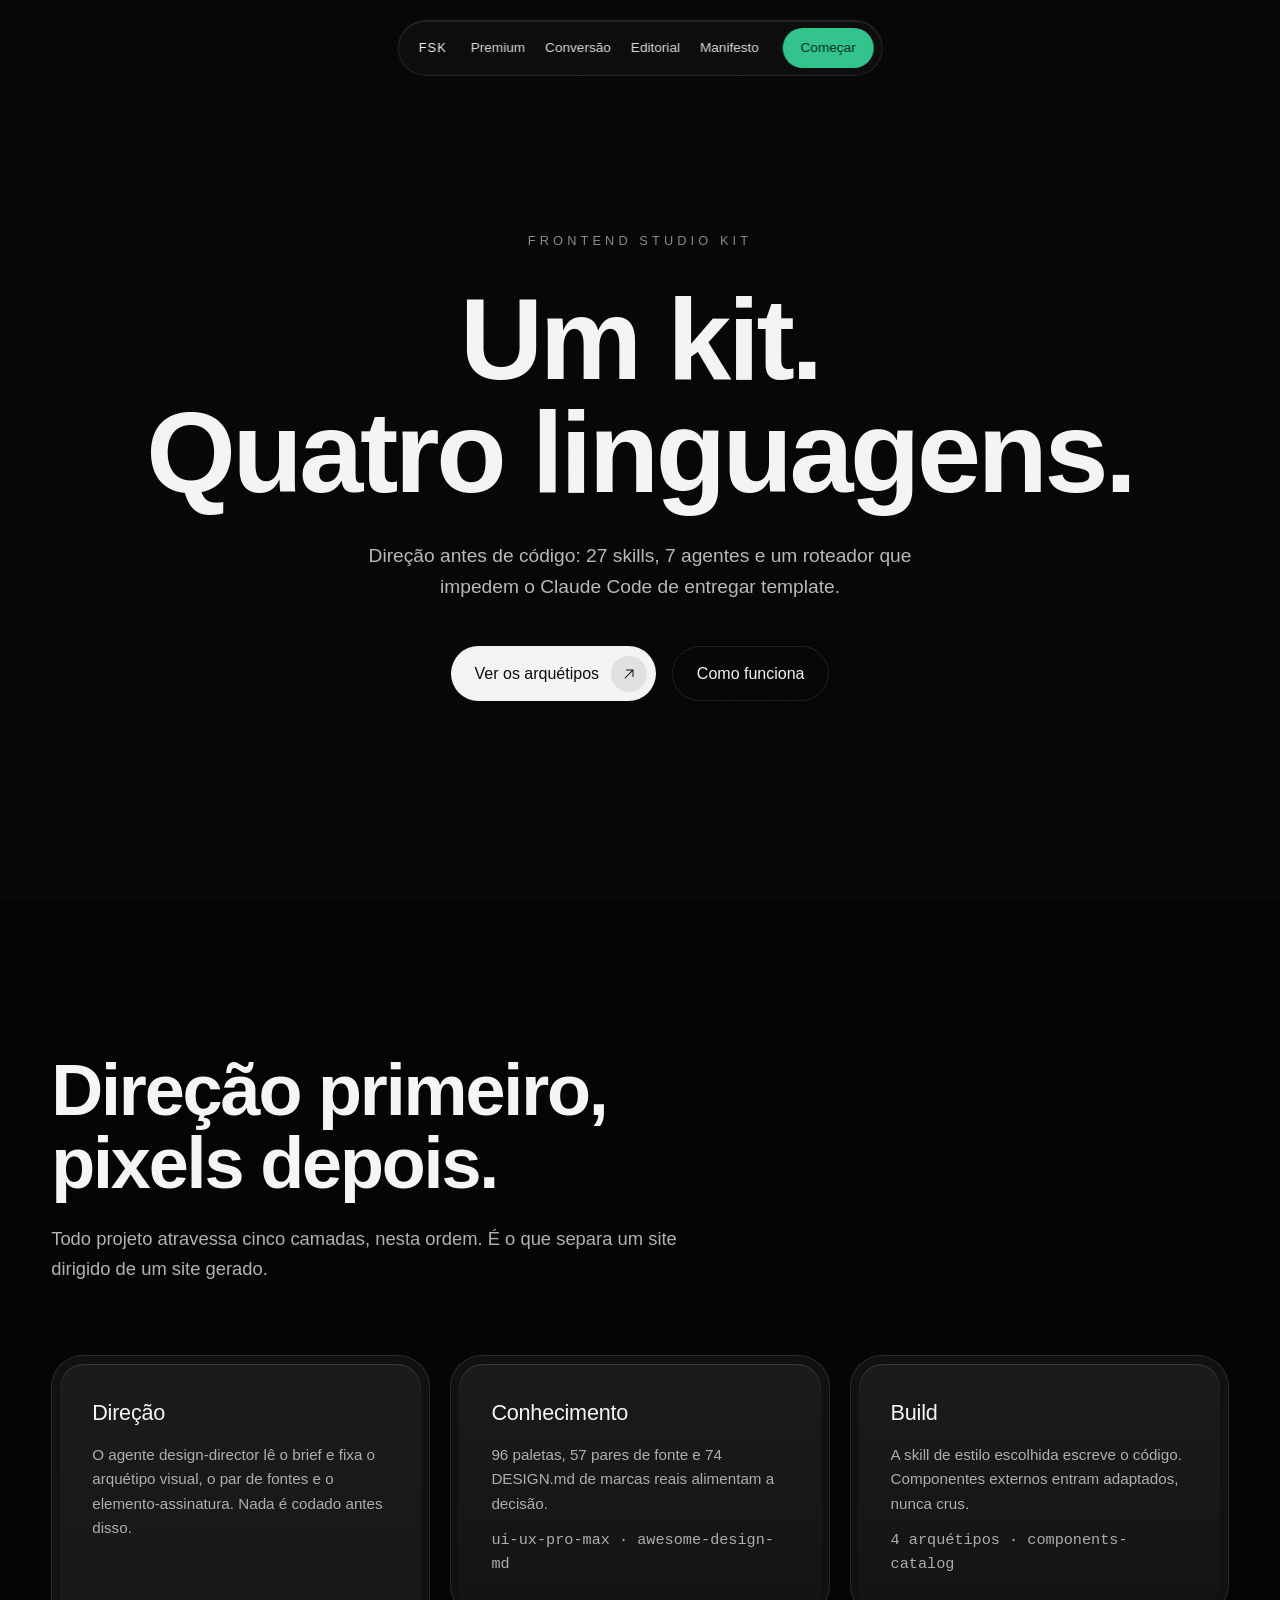
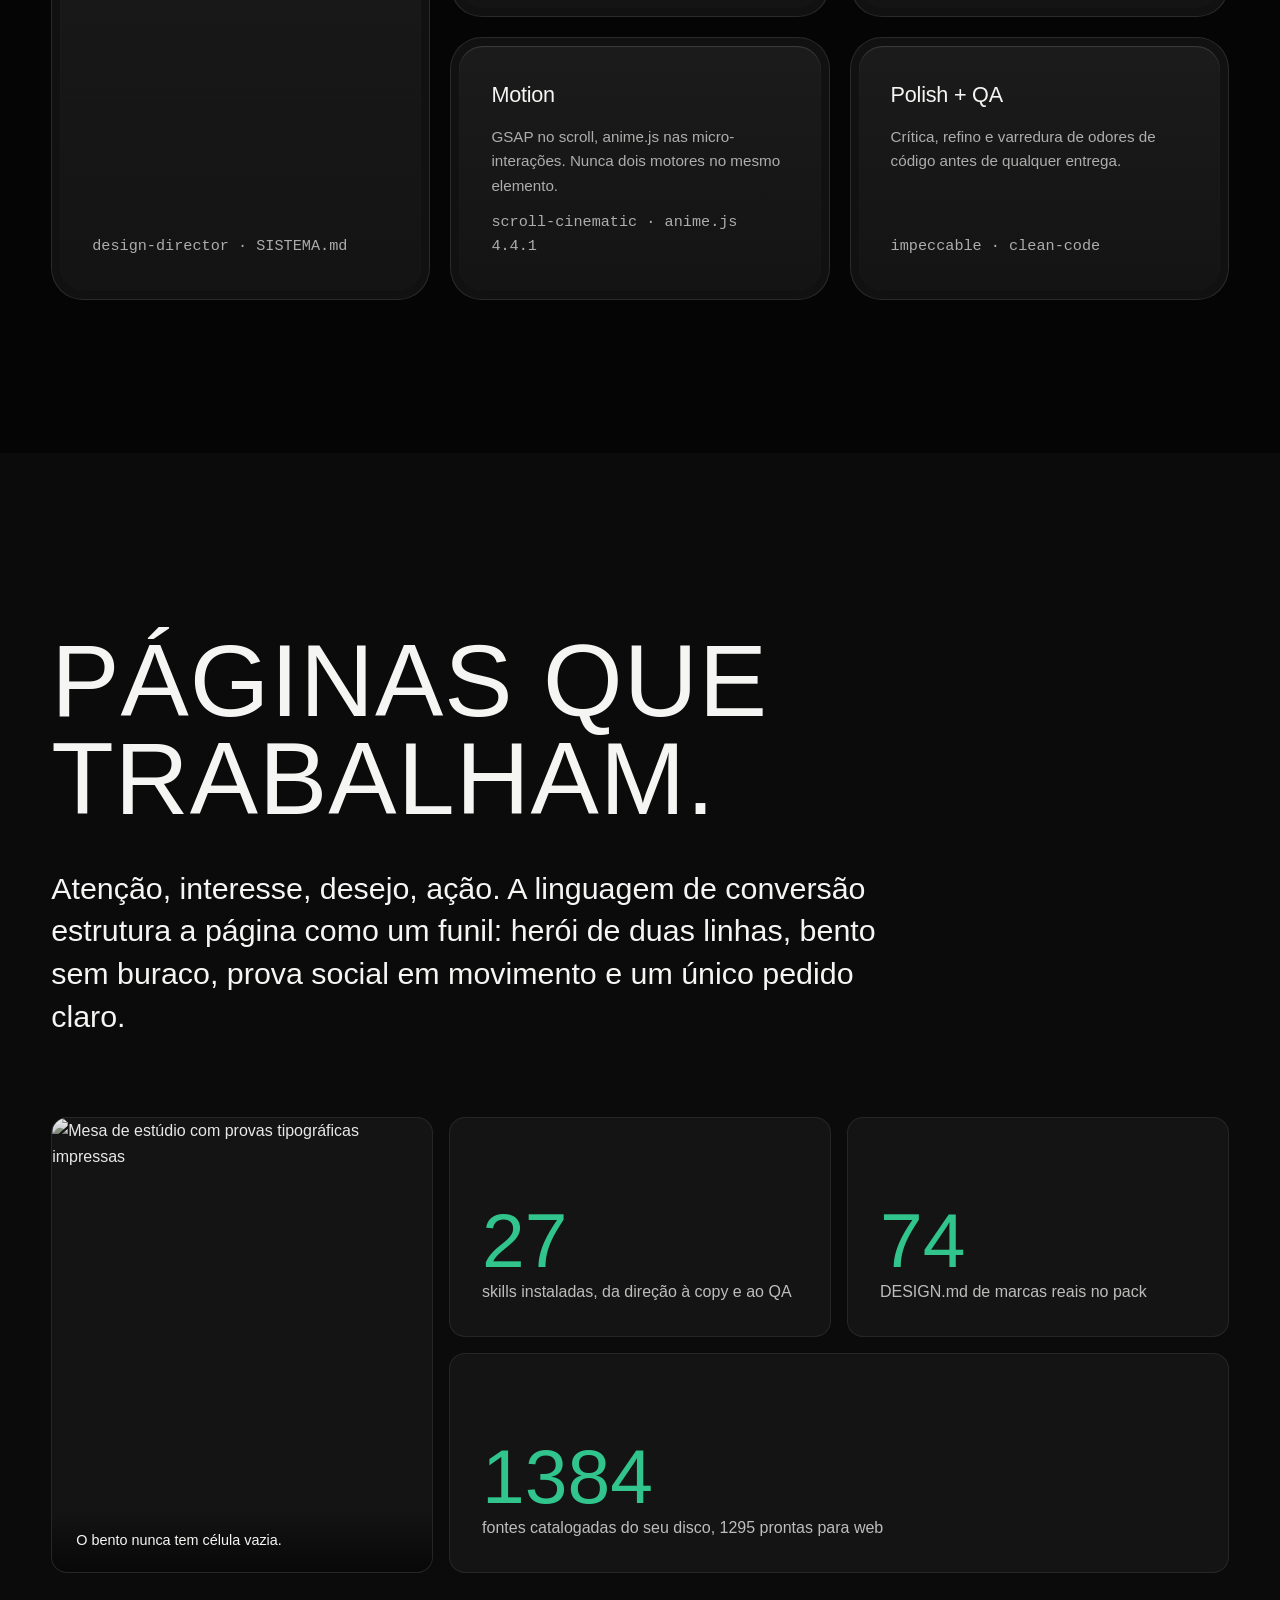
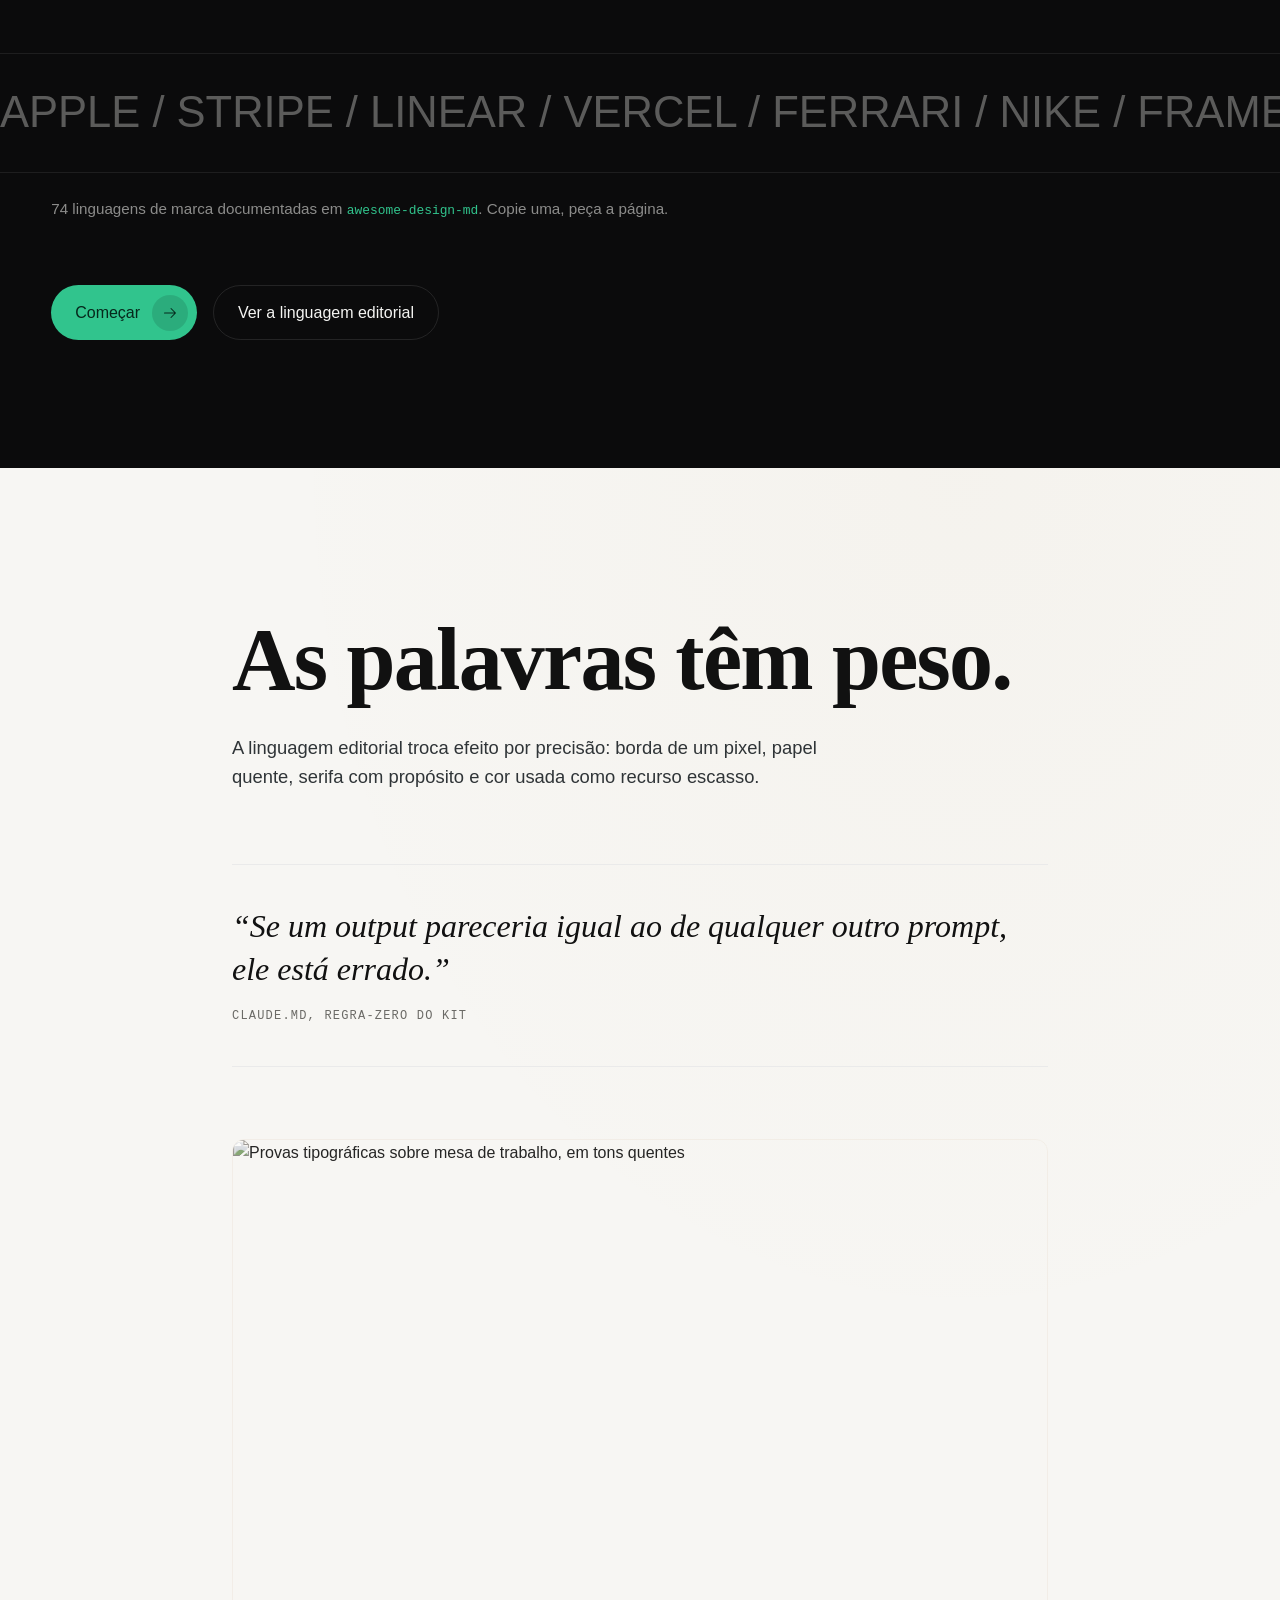
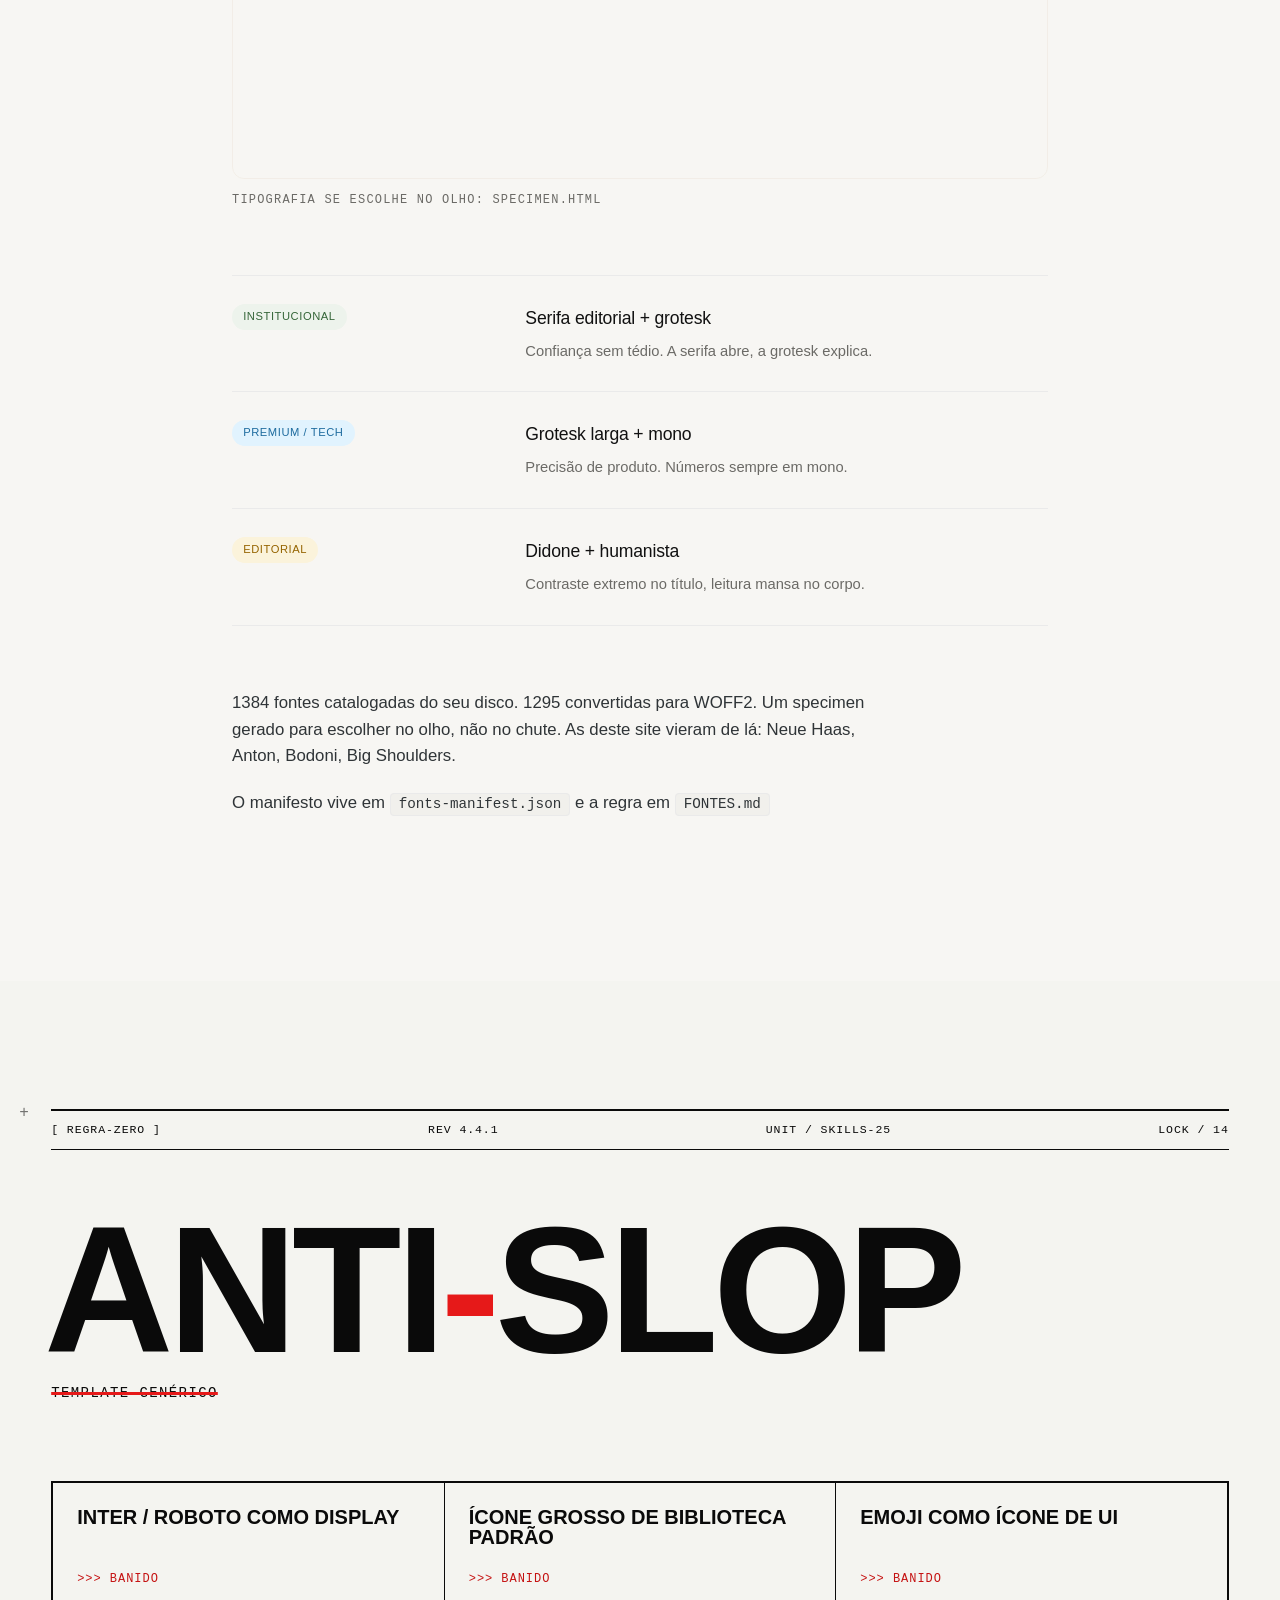
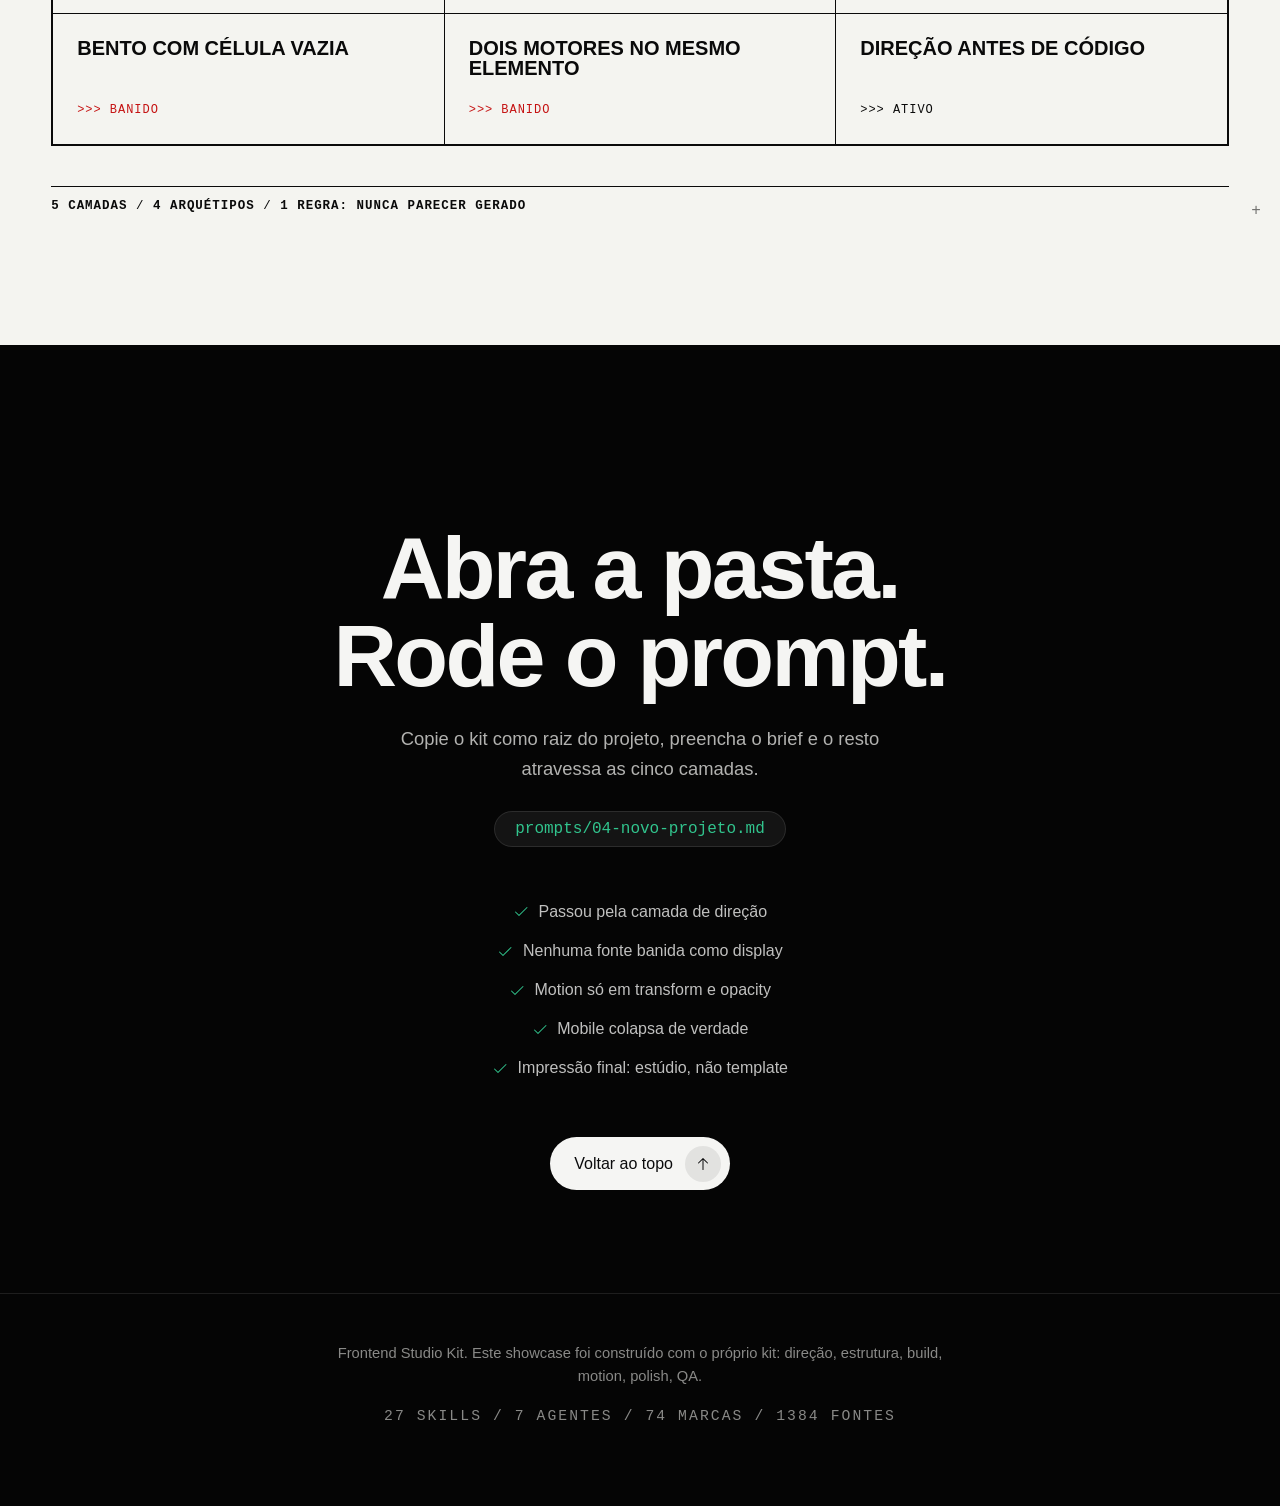
==== commit 62e10fbc: "agente responsivo" ====
--- a/showcase/index.html
+++ b/showcase/index.html
@@ -49,7 +49,7 @@
     <header class="hero chapter" id="hero">
       <p class="hero-eyebrow">FRONTEND STUDIO KIT</p>
       <h1 class="hero-title">Um kit.<br>Quatro linguagens.</h1>
-      <p class="hero-sub">Direção antes de código: 26 skills, 6 agentes e um roteador que impedem o Claude Code de entregar template.</p>
+      <p class="hero-sub">Direção antes de código: 27 skills, 7 agentes e um roteador que impedem o Claude Code de entregar template.</p>
       <div class="hero-ctas">
         <a class="btn btn-primary" href="#premium">
           <span>Ver os arquétipos</span>
@@ -119,7 +119,7 @@
             <p class="conv-cell-caption">O bento nunca tem célula vazia.</p>
           </article>
           <article class="conv-cell reveal">
-            <p class="conv-num">26</p>
+            <p class="conv-num">27</p>
             <p class="conv-label">skills instaladas, da direção à copy e ao QA</p>
           </article>
           <article class="conv-cell reveal">
@@ -273,7 +273,7 @@
 
   <footer class="footer">
     <p>Frontend Studio Kit. Este showcase foi construído com o próprio kit: direção, estrutura, build, motion, polish, QA.</p>
-    <p class="footer-meta">26 SKILLS / 6 AGENTES / 74 MARCAS / 1384 FONTES</p>
+    <p class="footer-meta">27 SKILLS / 7 AGENTES / 74 MARCAS / 1384 FONTES</p>
   </footer>
 
   <script src="https://cdnjs.cloudflare.com/ajax/libs/gsap/3.13.0/gsap.min.js"></script>
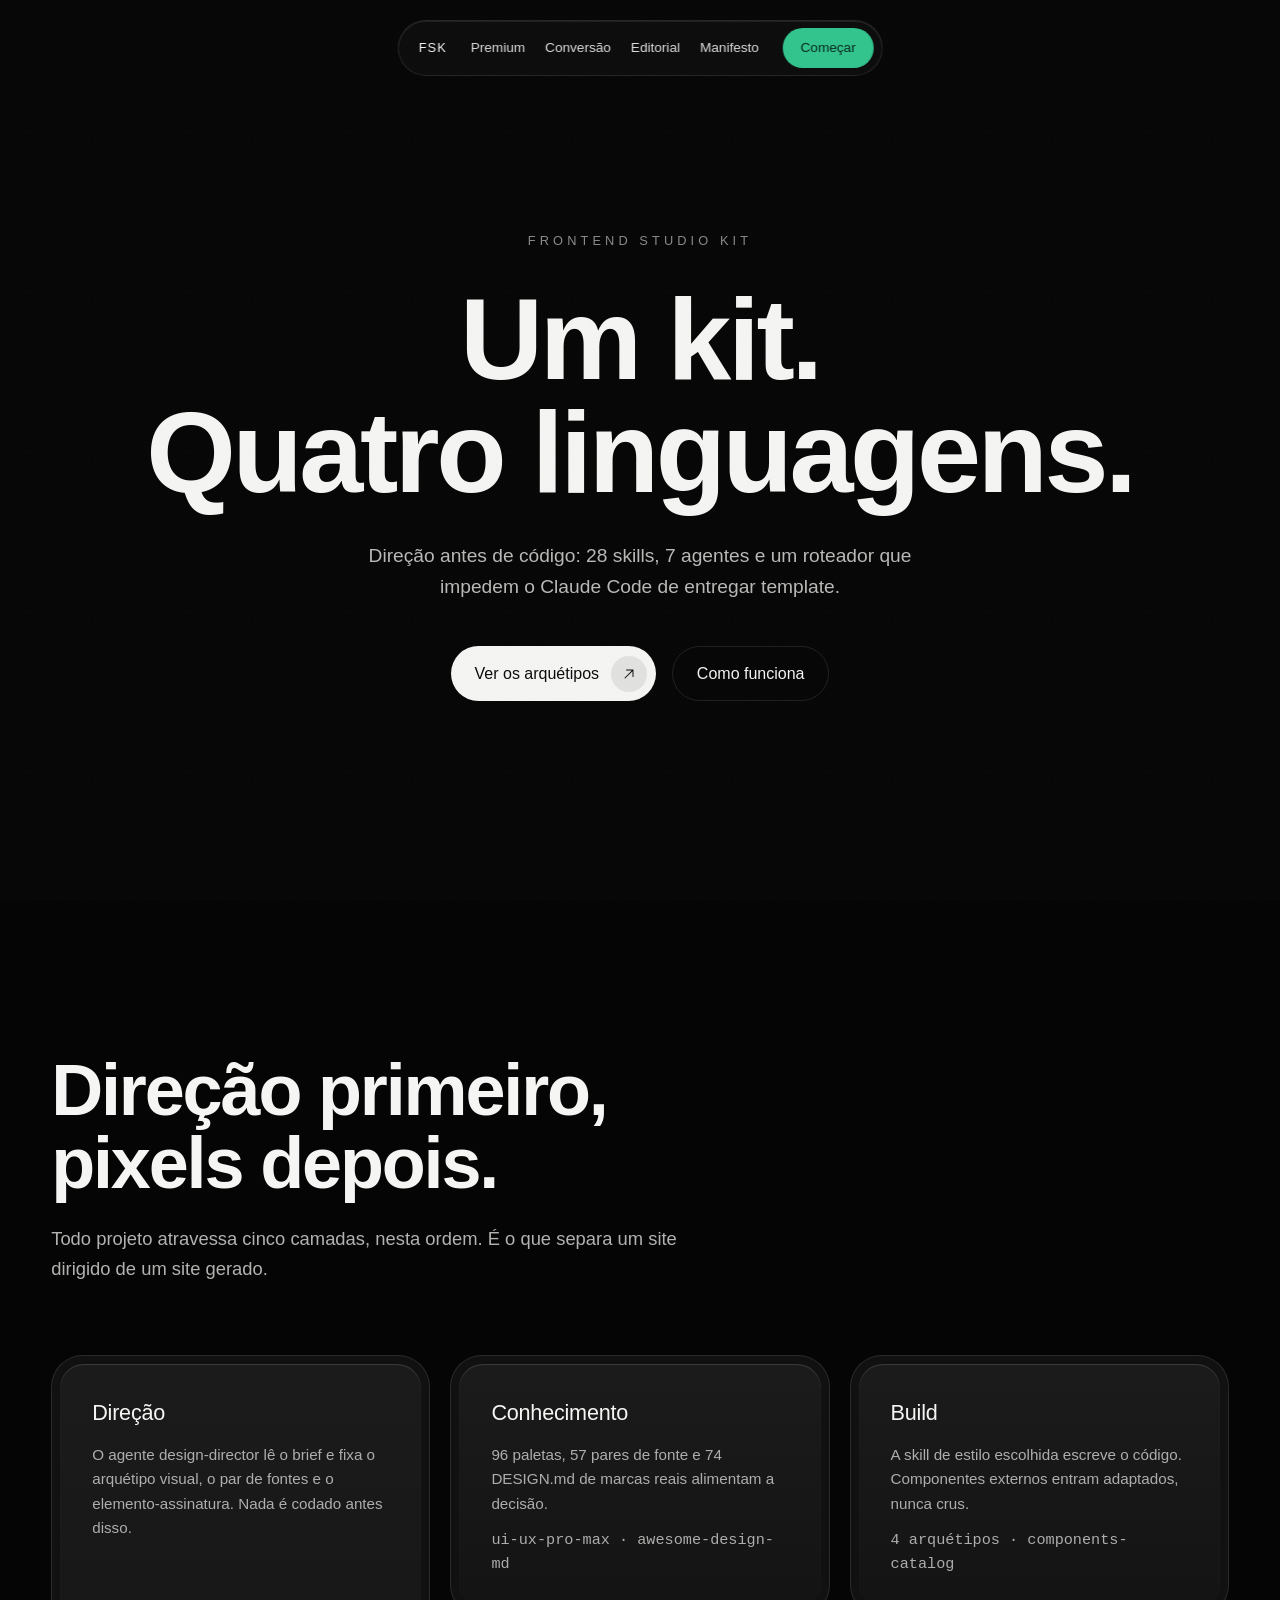
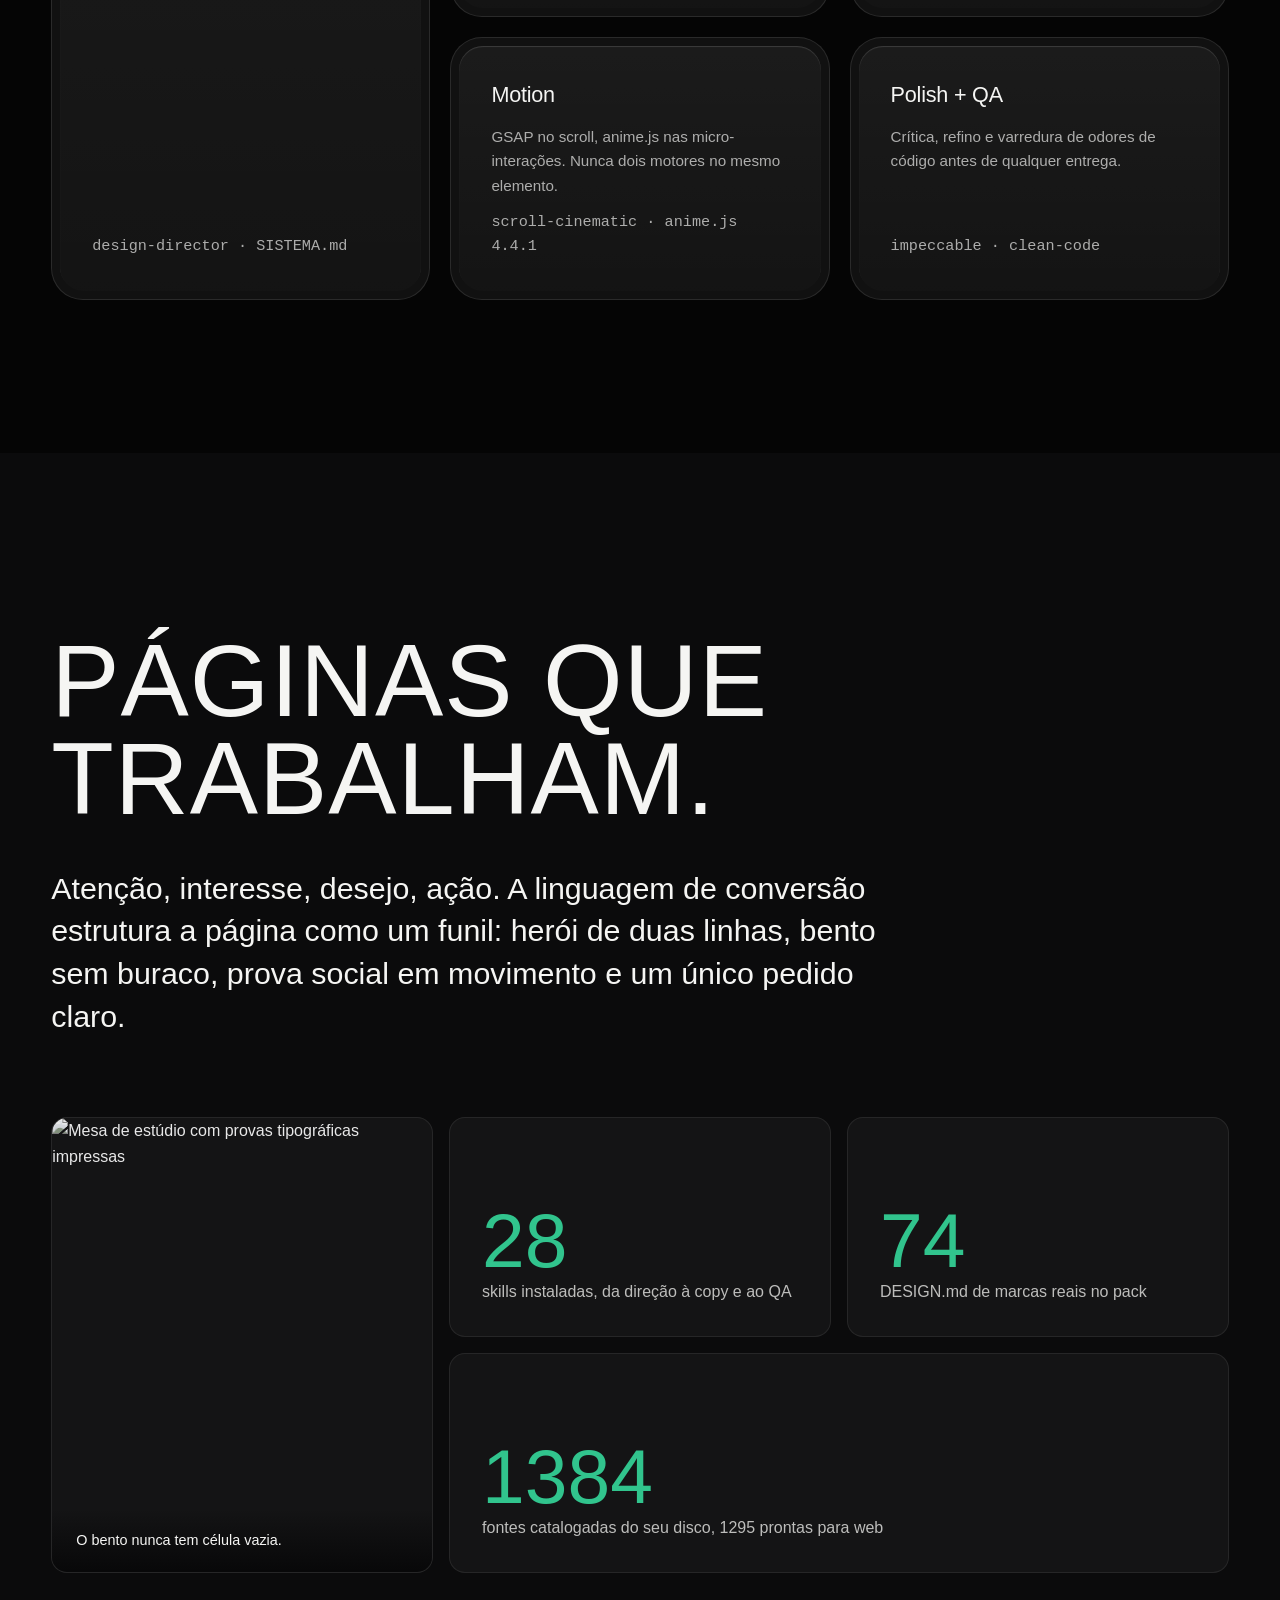
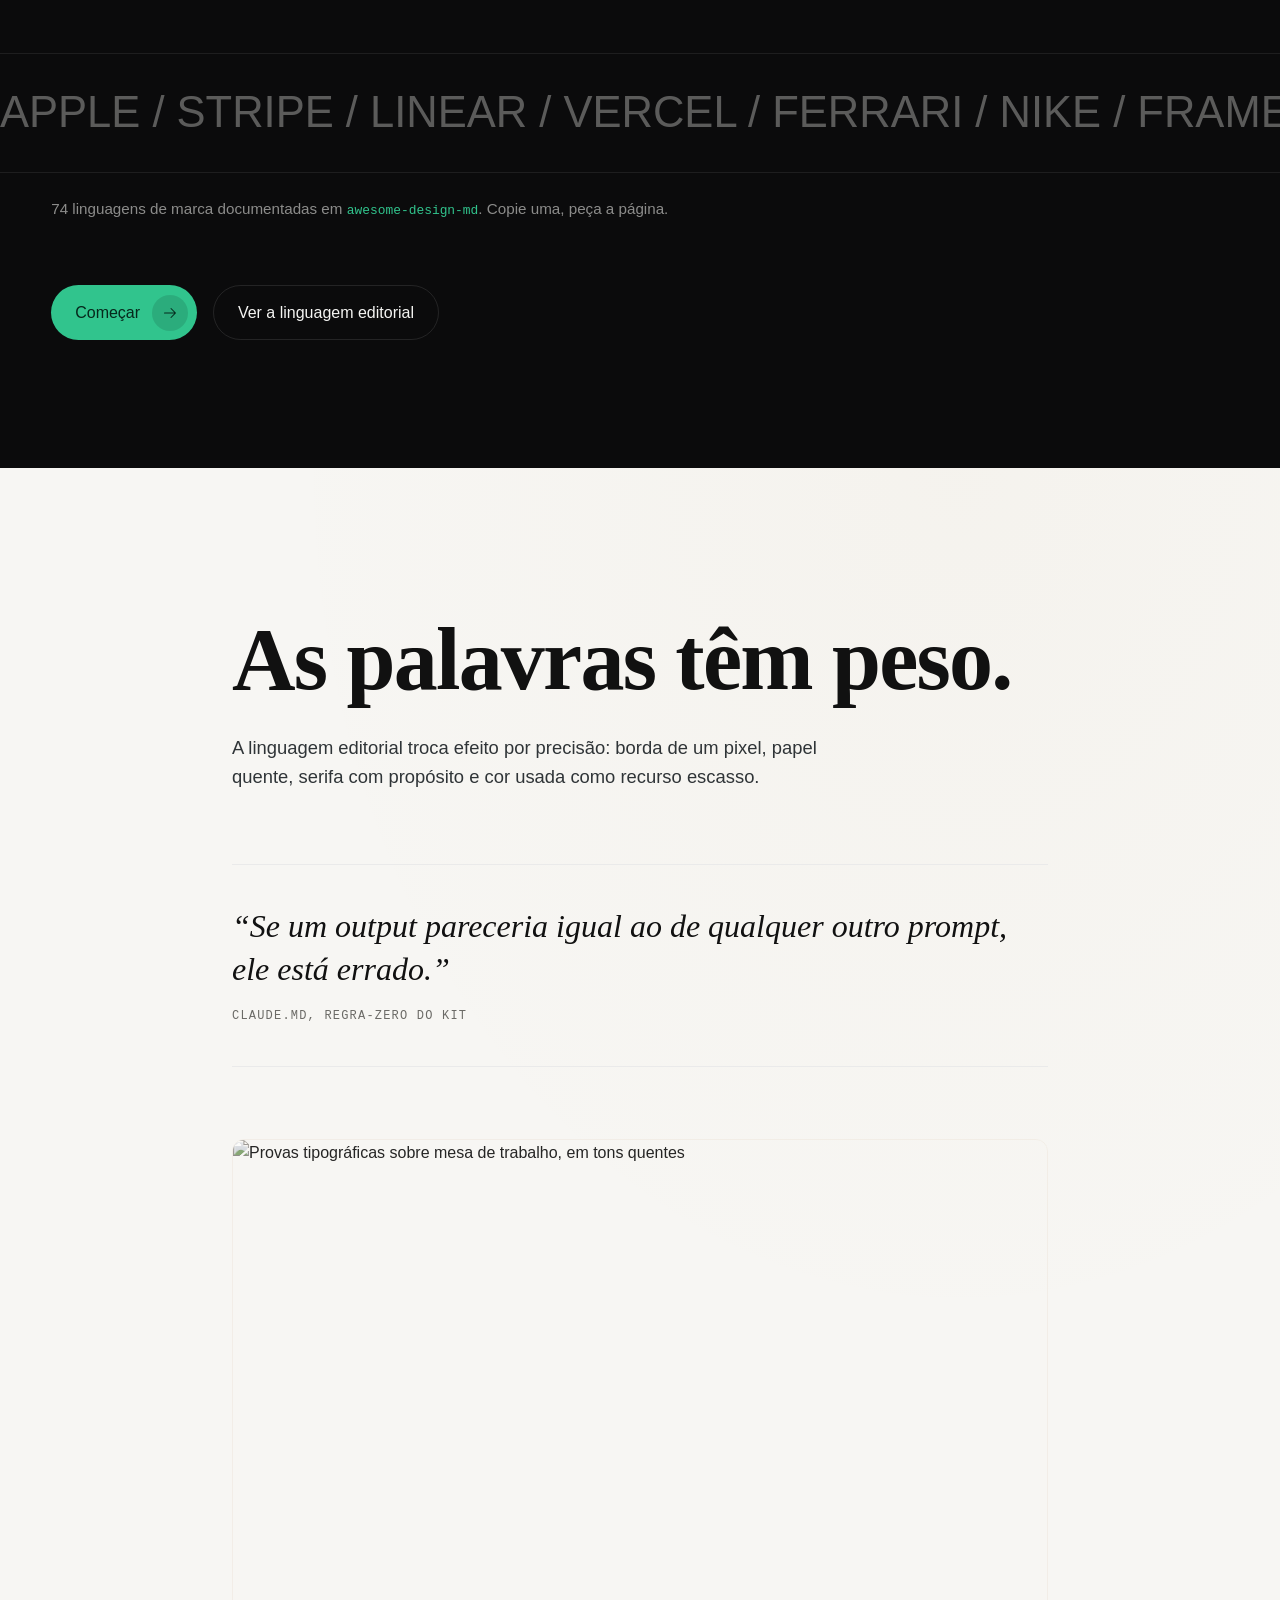
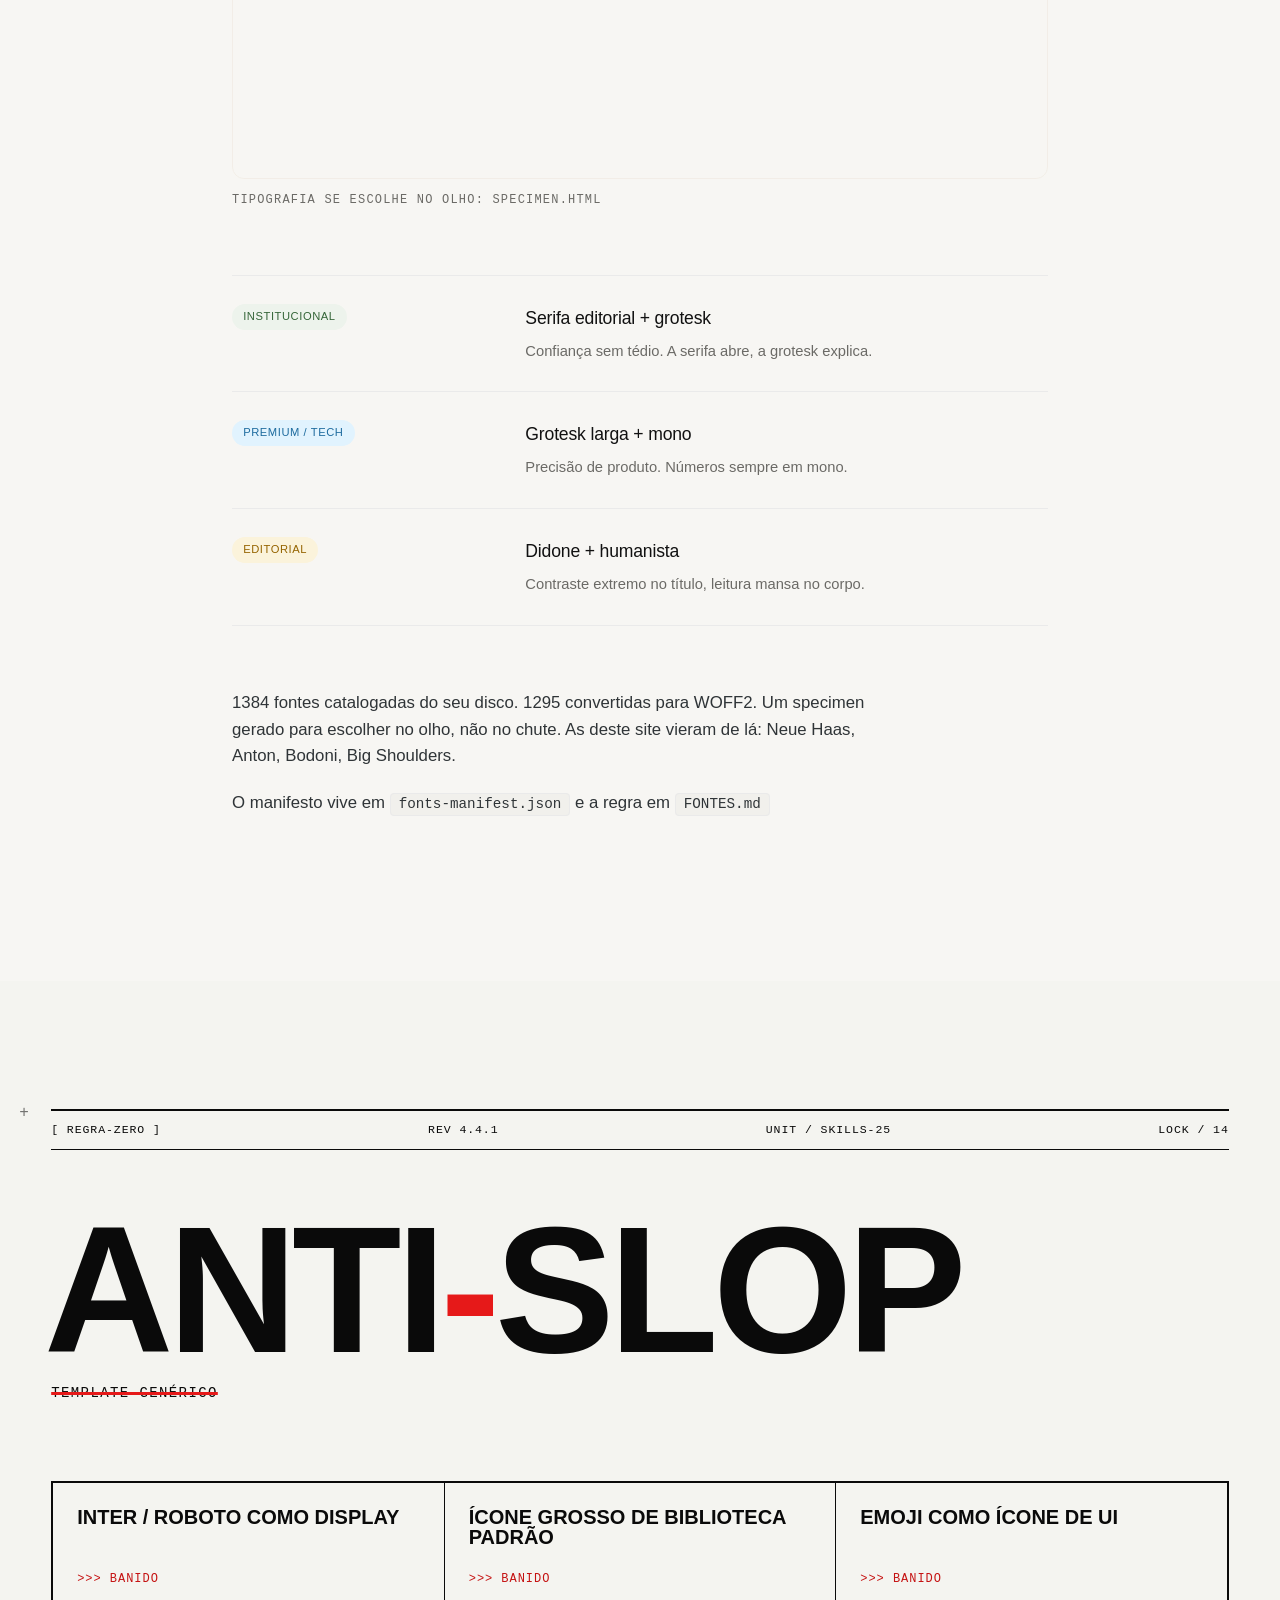
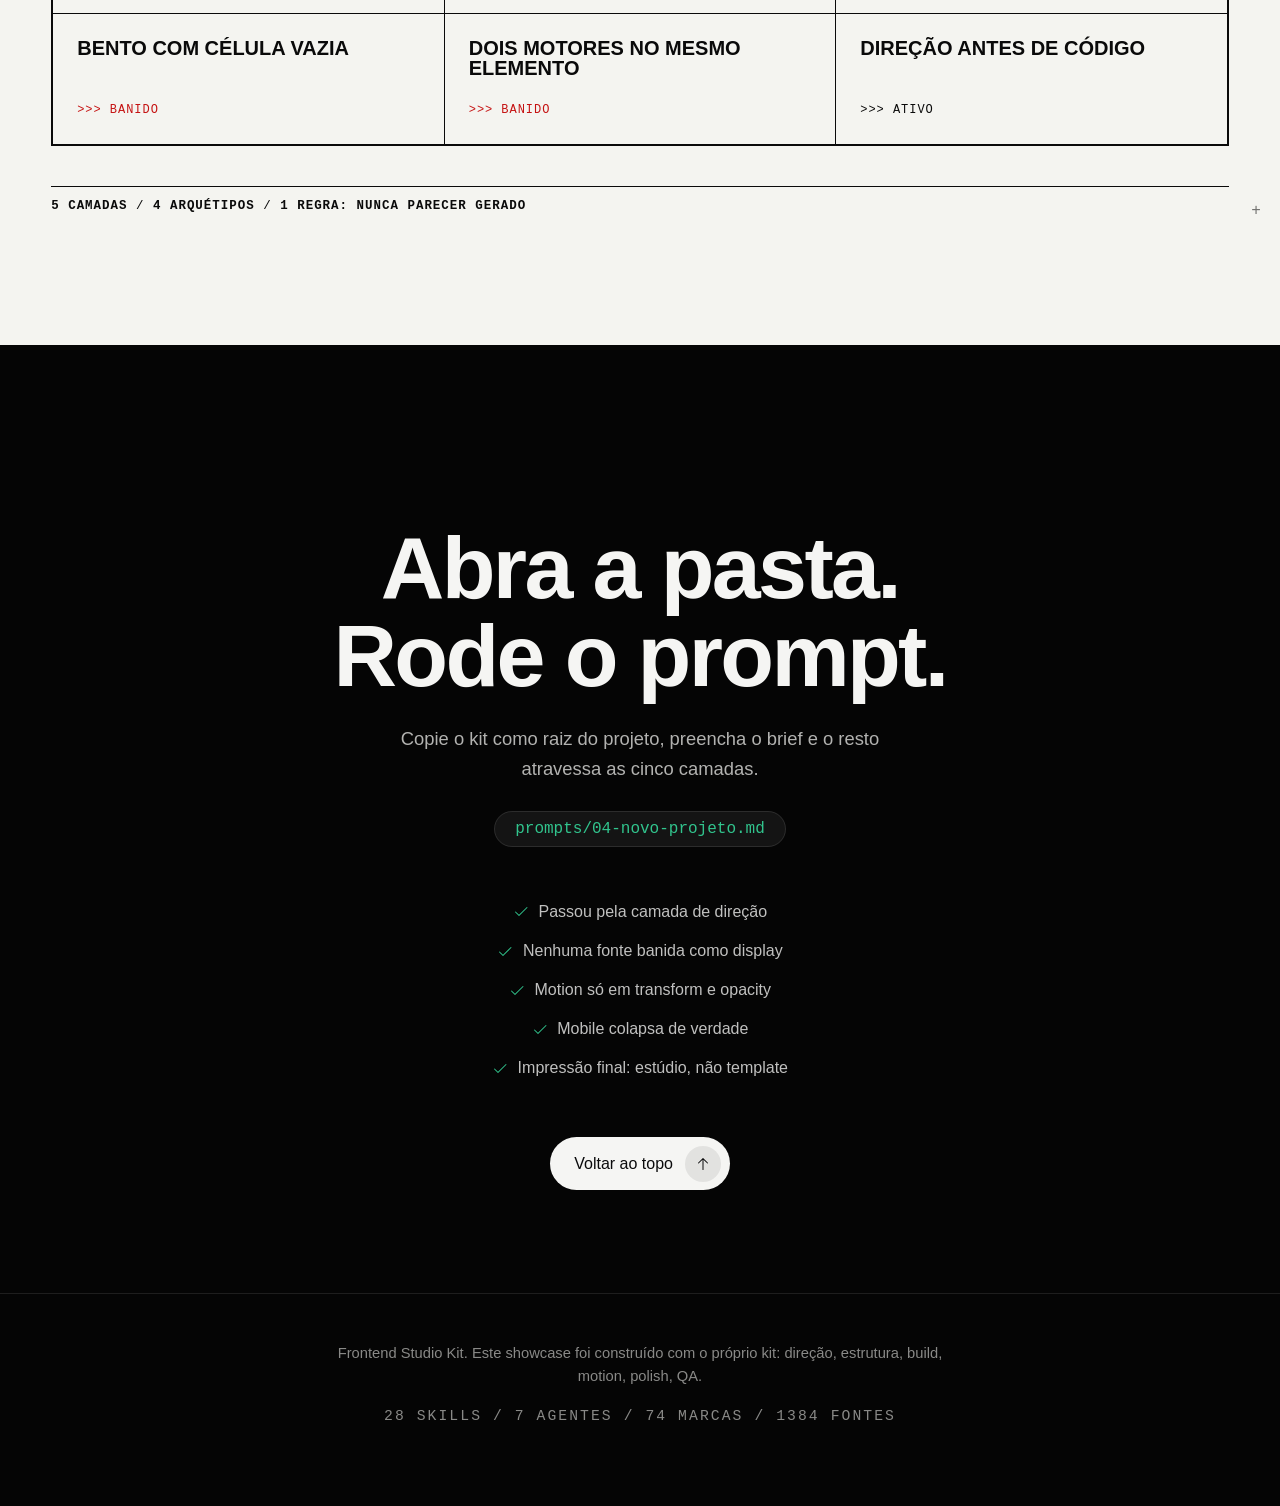
==== commit 414afe80: "design-foundations: fundamentos visuais dos mestres + passo 0 no design-director Nova skill design-f" ====
--- a/showcase/index.html
+++ b/showcase/index.html
@@ -49,7 +49,7 @@
     <header class="hero chapter" id="hero">
       <p class="hero-eyebrow">FRONTEND STUDIO KIT</p>
       <h1 class="hero-title">Um kit.<br>Quatro linguagens.</h1>
-      <p class="hero-sub">Direção antes de código: 27 skills, 7 agentes e um roteador que impedem o Claude Code de entregar template.</p>
+      <p class="hero-sub">Direção antes de código: 28 skills, 7 agentes e um roteador que impedem o Claude Code de entregar template.</p>
       <div class="hero-ctas">
         <a class="btn btn-primary" href="#premium">
           <span>Ver os arquétipos</span>
@@ -119,7 +119,7 @@
             <p class="conv-cell-caption">O bento nunca tem célula vazia.</p>
           </article>
           <article class="conv-cell reveal">
-            <p class="conv-num">27</p>
+            <p class="conv-num">28</p>
             <p class="conv-label">skills instaladas, da direção à copy e ao QA</p>
           </article>
           <article class="conv-cell reveal">
@@ -273,7 +273,7 @@
 
   <footer class="footer">
     <p>Frontend Studio Kit. Este showcase foi construído com o próprio kit: direção, estrutura, build, motion, polish, QA.</p>
-    <p class="footer-meta">27 SKILLS / 7 AGENTES / 74 MARCAS / 1384 FONTES</p>
+    <p class="footer-meta">28 SKILLS / 7 AGENTES / 74 MARCAS / 1384 FONTES</p>
   </footer>
 
   <script src="https://cdnjs.cloudflare.com/ajax/libs/gsap/3.13.0/gsap.min.js"></script>
